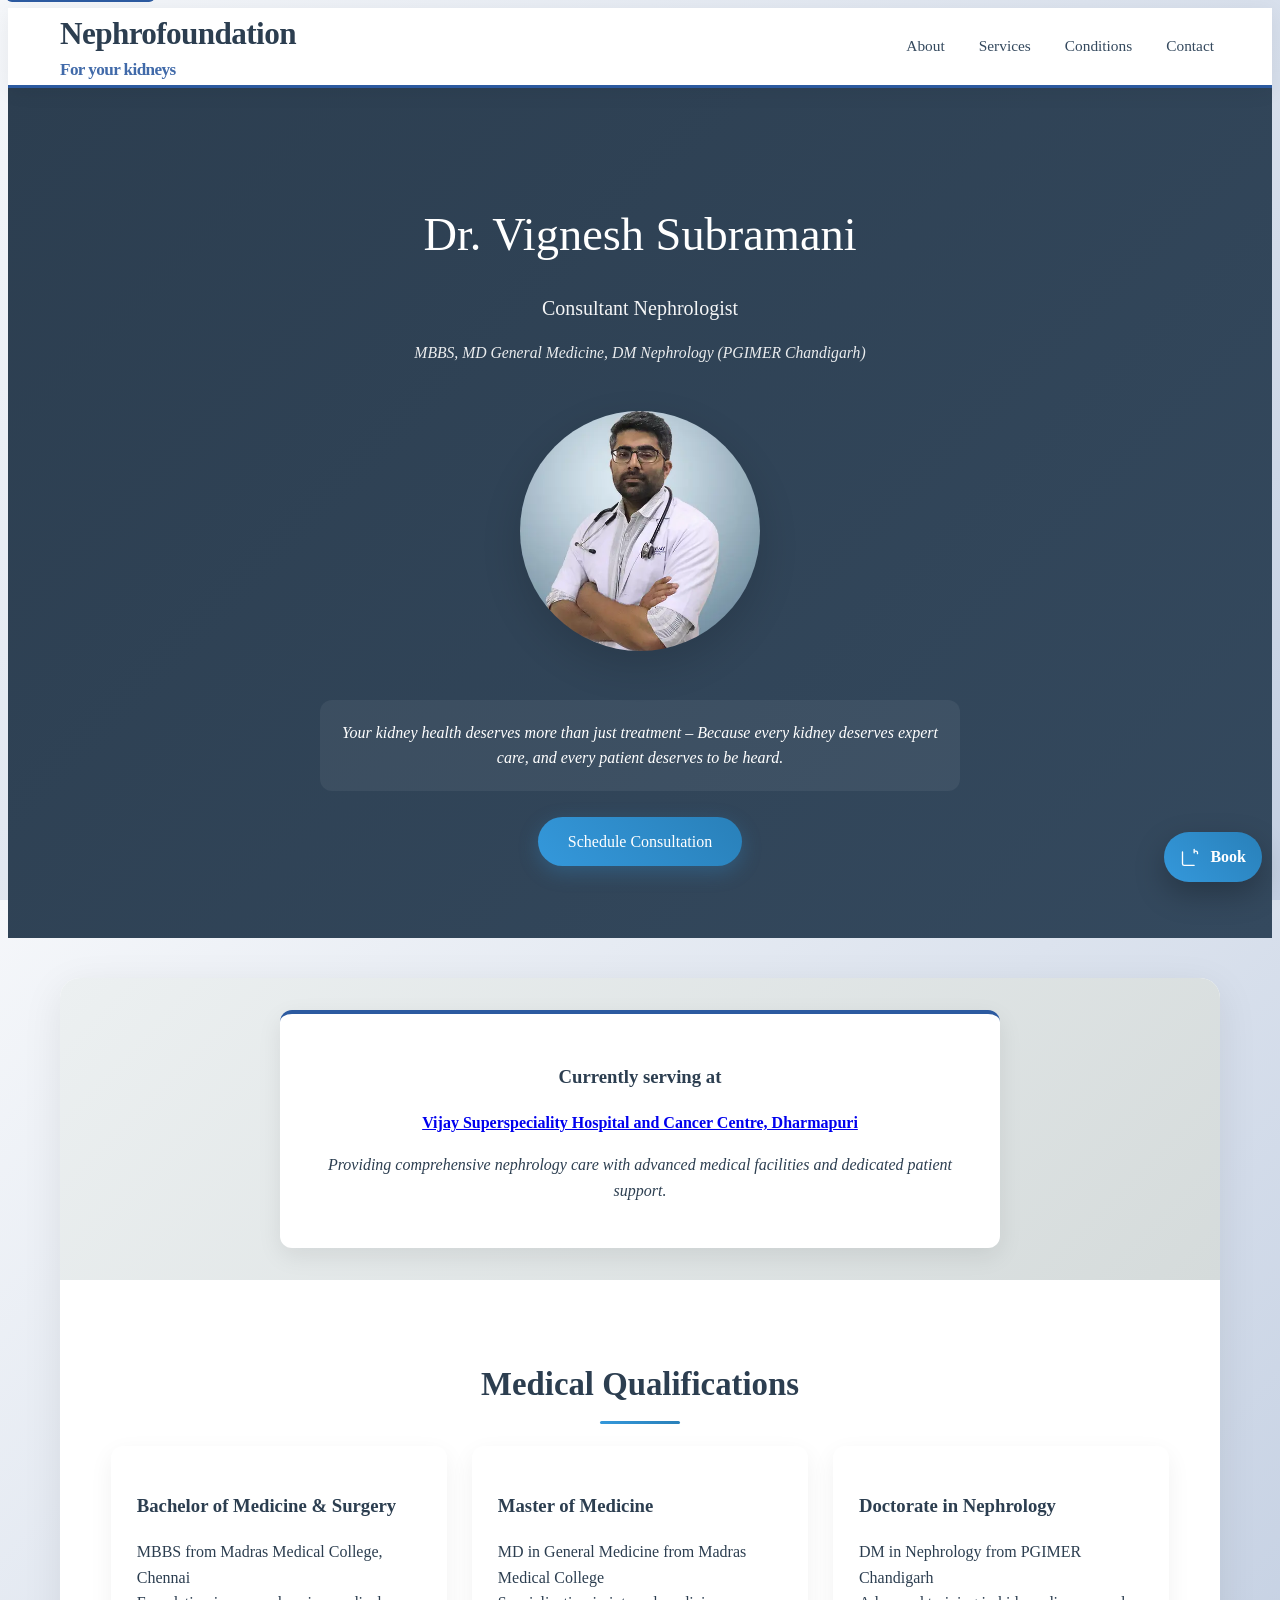
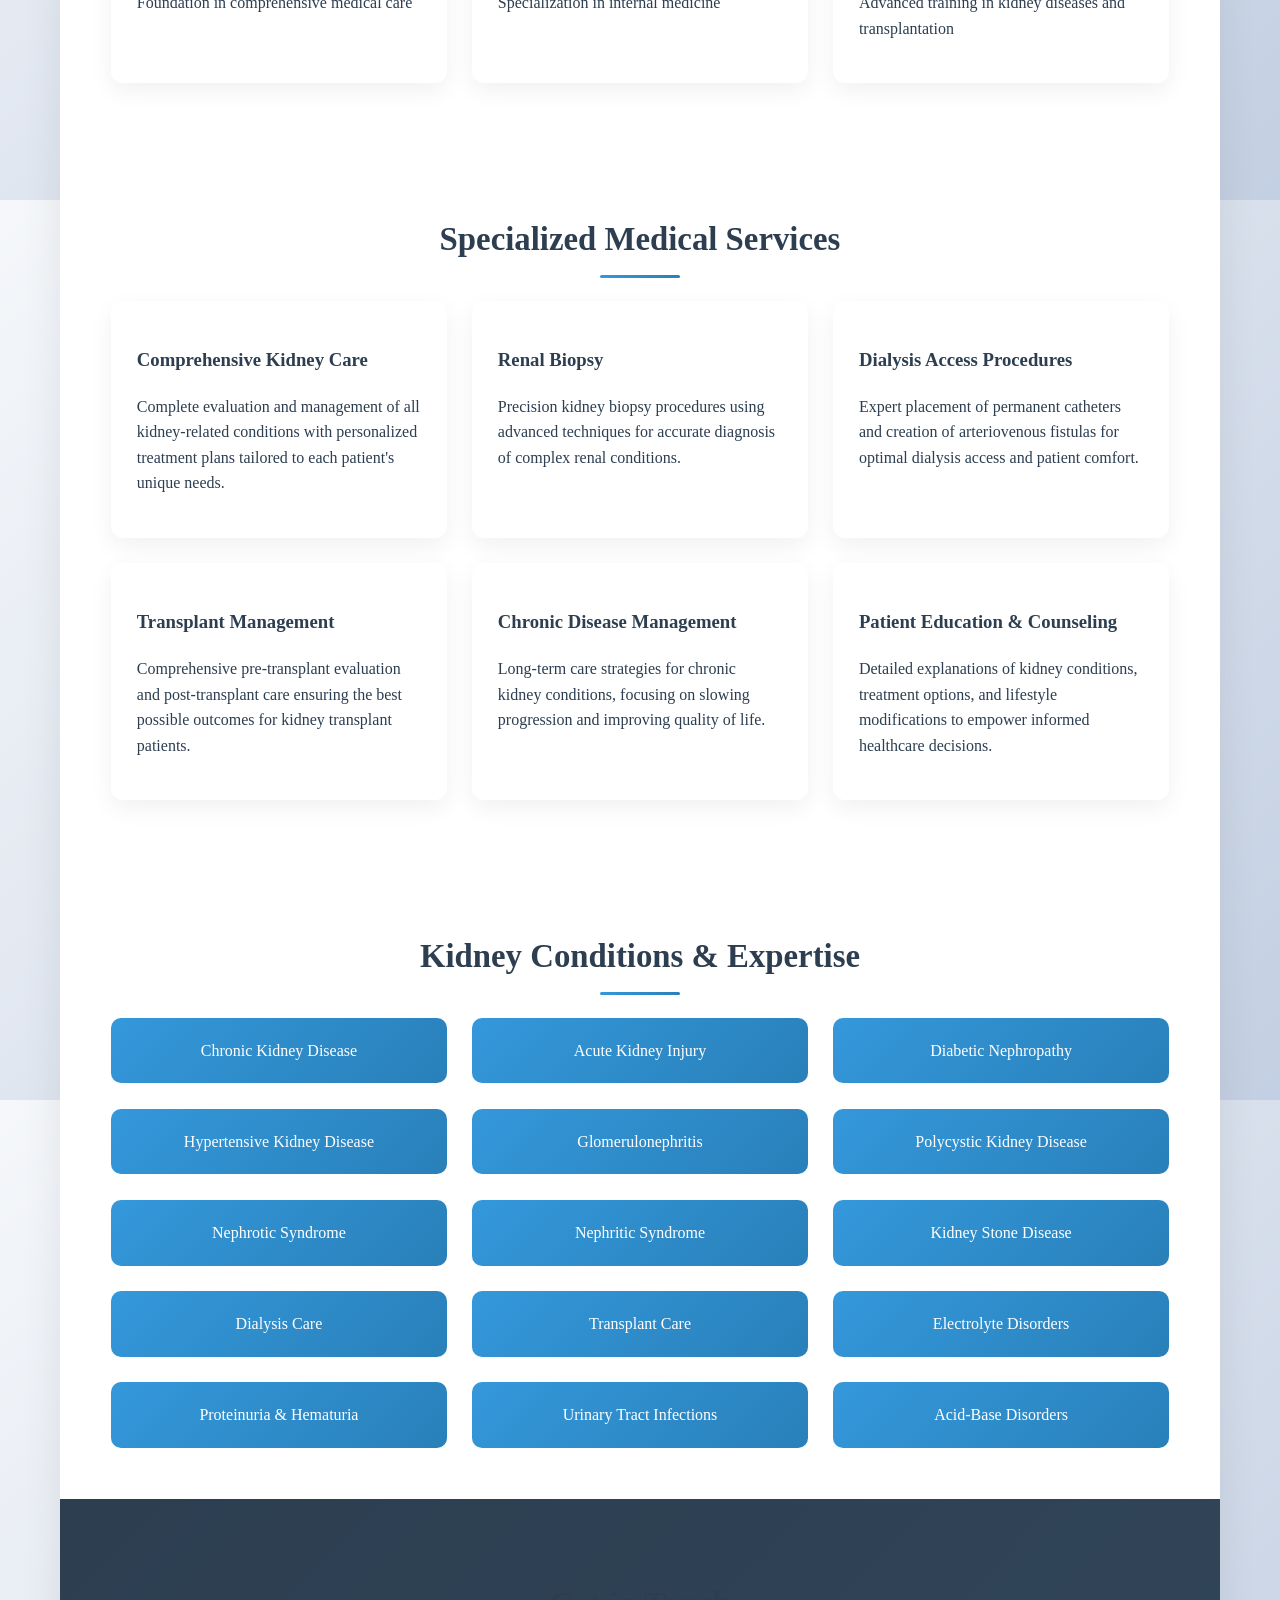
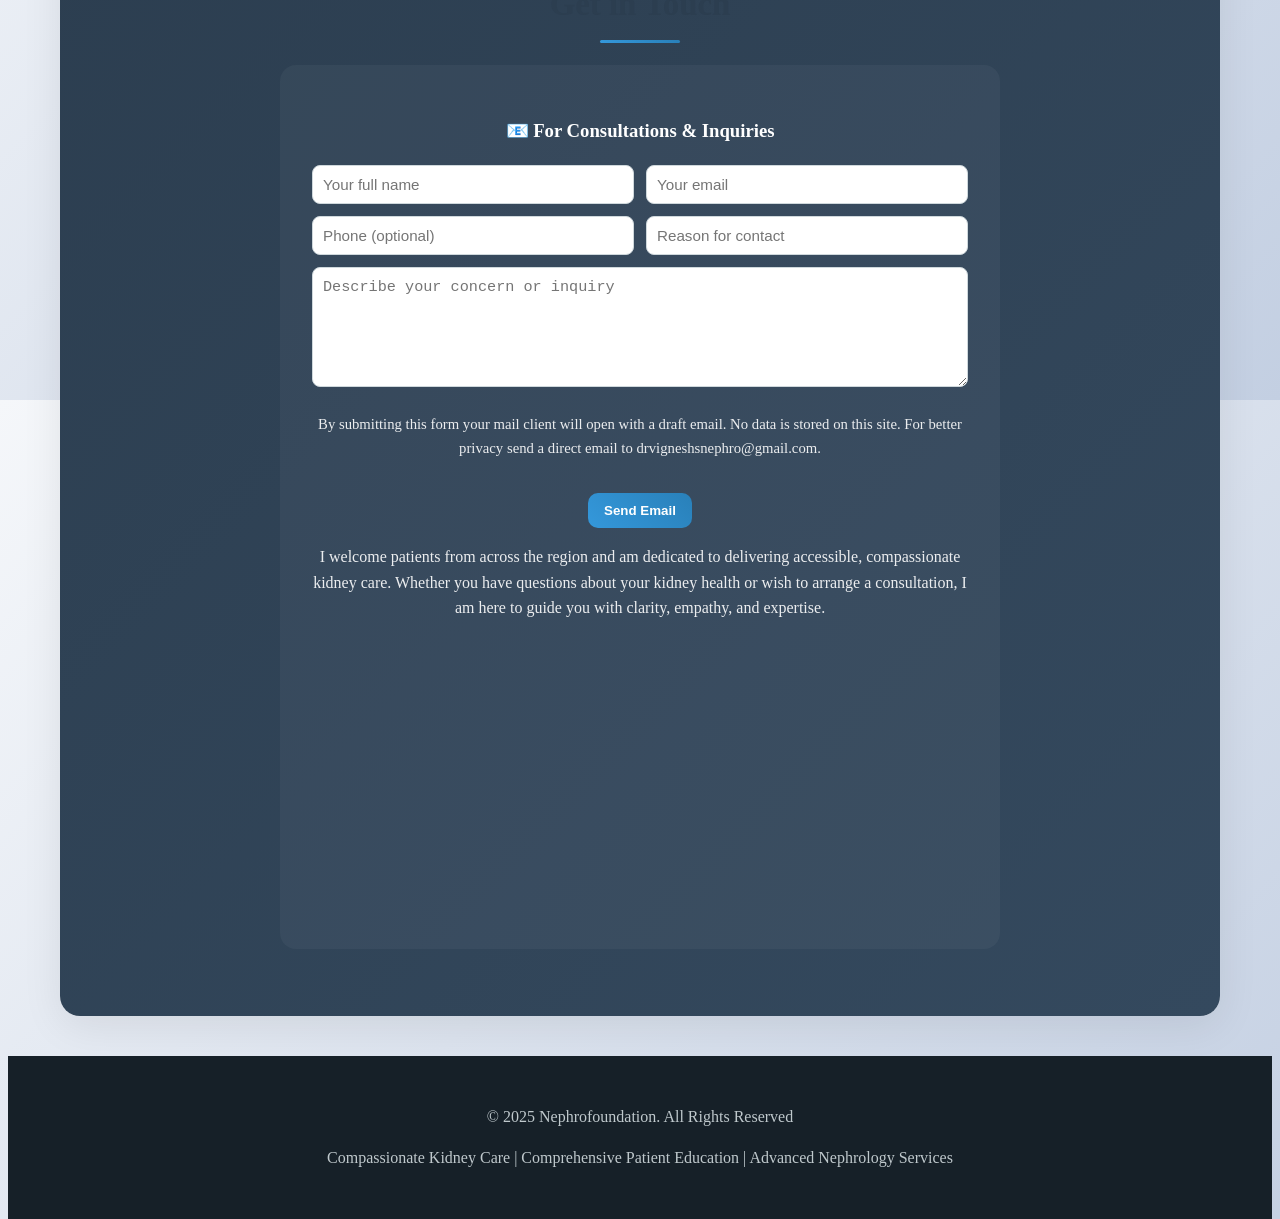
==== Index.html @ 6875c111 "Update Index.html" ====
<!DOCTYPE html>
<html lang="en">
<head>
    <meta charset="UTF-8">
    <meta name="viewport" content="width=device-width, initial-scale=1.0">
    <title>Dr. Vignesh Subramani | Expert Nephrologist Tamil Nadu | Nephrofoundation</title>
    <meta name="description" content="Dr. Vignesh Subramani - Consultant Nephrologist. Renal transplant care, dialysis, CKD management. Email: drvigneshsnephro@gmail.com">
    <meta name="keywords" content="nephrologist tamil nadu, kidney doctor tamil nadu, nephrology, dialysis, kidney transplant">
    <meta name="author" content="Dr. Vignesh Subramani">
    <link rel="canonical" href="https://nephrofoundation.com">

    <!-- Performance hints -->
    <link rel="preload" href="images/doctor-image.webp" as="image">
    <link rel="preconnect" href="https://maps.googleapis.com" crossorigin>
    <link rel="preconnect" href="https://fonts.googleapis.com" crossorigin>

    <!-- Small CSS polish: keep original design but improve spacing and touch targets -->
    <style>
        :root{
            --primary:#2c5aa0;
            --muted:#5d6d7e;
            --bg1:#f5f7fa;
            --bg2:#c3cfe2;
            --content-bg:#ffffff;
            --accent1:#3498db;
            --accent2:#2980b9;
            --text:#2c3e50;
            --radius:14px;
        }
        *{box-sizing:border-box}
        html,body{height:100%}
        body{
            font-family: Georgia, 'Times New Roman', serif;
            background: linear-gradient(135deg,var(--bg1) 0%,var(--bg2) 100%);
            color:var(--text);
            line-height:1.6;
            -webkit-font-smoothing:antialiased;
            -moz-osx-font-smoothing:grayscale;
            -webkit-tap-highlight-color:transparent
        }
        .container{max-width:1200px;margin:0 auto;padding:0 20px}

        /* Skip link */
        .skip-link{position:absolute;top:-40px;left:6px;background:var(--primary);color:#fff;padding:8px;border-radius:6px;z-index:9999}
        .skip-link:focus{top:6px}

        header{background:rgba(255,255,255,0.98);backdrop-filter:blur(12px);position:sticky;top:0;z-index:1000;border-bottom:3px solid var(--primary);box-shadow:0 4px 20px rgba(0,0,0,0.06)}
        nav{display:flex;align-items:center;justify-content:space-between;padding:14px 0;gap:12px}
        .logo{font-size:1.95rem;font-weight:700;color:var(--text);letter-spacing:-0.6px}
        .logo::after{content:'For your kidneys';display:block;font-size:0.55em;color:var(--primary);opacity:0.9;margin-top:-0.2rem}

        .nav-links{display:flex;gap:22px;align-items:center;list-style:none}
        .nav-links a{display:inline-flex;align-items:center;justify-content:center;text-decoration:none;color:#34495e;font-weight:500;font-size:0.96rem;padding:10px 6px;border-radius:8px;min-height:44px;min-width:44px}
        .nav-links a:focus,.nav-links a:hover{color:var(--primary);outline:2px solid transparent}
        .nav-links a[aria-current="page"]{color:var(--primary);font-weight:600}

        .mobile-menu-toggle{display:none;background:none;border:0;font-size:1.4rem;cursor:pointer}

        /* Hero */
        .hero{background:linear-gradient(135deg,#2c3e50 0%,#34495e 100%);color:#fff;padding:4.5rem 0;text-align:center;position:relative;overflow:hidden}
        .hero-content{max-width:840px;margin:0 auto;position:relative;z-index:2}
        .hero h1{font-size:2.9rem;font-weight:300;margin-bottom:0.6rem}
        .subtitle{font-size:1.25rem;margin-bottom:0.6rem;opacity:0.95}
        .credentials{font-size:0.98rem;font-style:italic;margin-bottom:1.25rem;opacity:0.9}

        .doctor-image{display:inline-block;margin:1.6rem 0;position:relative}
        .doctor-image img{width:240px;height:240px;border-radius:50%;object-fit:cover;box-shadow:0 15px 40px rgba(0,0,0,0.14);transition:transform .28s ease,box-shadow .28s ease}
        .doctor-image:hover img{transform:scale(1.03)}

        .motto{max-width:640px;margin:1rem auto 1.6rem;padding:1.25rem;background:rgba(255,255,255,0.06);border-radius:12px;font-style:italic}
        .cta-button{display:inline-block;background:linear-gradient(45deg,var(--accent1),var(--accent2));color:#fff;padding:12px 30px;border-radius:28px;text-decoration:none;font-weight:500;box-shadow:0 6px 20px rgba(52,152,219,0.28)}
        .cta-button:focus,.cta-button:hover{transform:translateY(-3px)}

        .main-content{background:var(--content-bg);margin:2.5rem 0;border-radius:20px;box-shadow:0 10px 40px rgba(0,0,0,0.08);overflow:hidden}
        .section{padding:3.2rem}
        .section h2{text-align:center;font-size:2.05rem;margin-bottom:1.4rem;color:var(--text)}
        .section h2::after{content:'';display:block;margin:10px auto 0;width:80px;height:3px;background:linear-gradient(45deg,var(--accent1),var(--accent2));border-radius:2px}

        .hospital-info{background:linear-gradient(135deg,#ecf0f1 0%,#d5dbdb 100%);text-align:center;padding:2rem}
        .hospital-card{background:#fff;padding:1.8rem;border-radius:12px;max-width:720px;margin:0 auto;border-top:4px solid var(--primary);box-shadow:0 8px 25px rgba(0,0,0,0.08)}

        .qual-grid,.services-grid,.conditions-grid{display:grid;grid-template-columns:repeat(auto-fit,minmax(280px,1fr));gap:1.6rem}
        .qual-card,.service-card{background:#fff;padding:1.6rem;border-radius:12px;box-shadow:0 8px 25px rgba(0,0,0,0.06);transition:transform .28s ease}
        .qual-card:hover,.service-card:hover{transform:translateY(-6px)}

        .condition-item{background:linear-gradient(135deg,var(--accent1),var(--accent2));color:#fff;padding:1.25rem;border-radius:10px;text-align:center}

        .contact{background:linear-gradient(135deg,#2c3e50 0%,#34495e 100%);color:#fff;text-align:center}
        .contact-card{background:rgba(255,255,255,0.04);padding:2rem;border-radius:16px;max-width:720px;margin:1rem auto}
        .email-link{display:inline-block;background:linear-gradient(45deg,var(--accent1),var(--accent2));color:#fff;padding:12px 22px;border-radius:28px;text-decoration:none;font-weight:500}

        footer{background:#162028;color:#bfc8cc;text-align:center;padding:2rem 0}

        /* Floating CTA */
        .floating-cta{position:fixed;right:18px;bottom:18px;background:linear-gradient(45deg,var(--accent1),var(--accent2));color:#fff;padding:12px 16px;border-radius:999px;box-shadow:0 12px 30px rgba(0,0,0,0.25);z-index:9999;text-decoration:none;font-weight:600;display:inline-flex;align-items:center;gap:10px}
        .floating-cta svg{width:20px;height:20px}

        /* Contact form fields */
        .contact-form{display:grid;gap:12px;grid-template-columns:1fr 1fr;margin-top:1rem}
        .contact-form .full{grid-column:1/-1}
        input,textarea{padding:10px;border-radius:8px;border:1px solid #cfd8dc;font-size:0.95rem}
        textarea{resize:vertical;min-height:120px}
        .form-note{font-size:0.92rem;opacity:0.9}
        .submit-btn{background:linear-gradient(45deg,var(--accent1),var(--accent2));color:#fff;padding:10px 16px;border-radius:10px;border:0;font-weight:600}

        /* Responsive */
        @media(max-width:768px){
            .mobile-menu-toggle{display:block}
            .nav-links{display:none;position:absolute;left:0;right:0;top:100%;background:rgba(255,255,255,0.98);flex-direction:column;padding:8px 0;box-shadow:0 6px 24px rgba(0,0,0,0.12)}
            .nav-links.active{display:flex}
            .doctor-image img{width:150px;height:150px}
            .section{padding:2rem}
            .contact-form{grid-template-columns:1fr}
            .floating-cta{right:12px;bottom:12px;padding:10px 12px}
        }

        /* Reduce motion */
        @media (prefers-reduced-motion: reduce){*{transition:none!important}}

        /* Focus outlines */
        :focus{outline:2px solid var(--accent1);outline-offset:3px}
    </style>

    <!-- Structured data: LocalBusiness + FAQ -->
    <script type="application/ld+json">
    {
      "@context": "https://schema.org",
      "@type": "MedicalBusiness",
      "name": "Dr. Vignesh Subramani - Nephrology Services",
      "image": "https://nephrofoundation.com/images/doctor-image.png",
      "@id": "https://nephrofoundation.com",
      "url": "https://nephrofoundation.com",
      "telephone": "",
      "priceRange": "Consultation fees vary",
      "address": {
        "@type": "PostalAddress",
        "addressLocality": "Dharmapuri",
        "addressRegion": "Tamil Nadu",
        "addressCountry": "IN"
      },
      "geo": {"@type":"GeoCoordinates","latitude":11.059821,"longitude":78.387451},
      "openingHoursSpecification": [{
          "@type":"OpeningHoursSpecification",
          "dayOfWeek":["Monday","Tuesday","Wednesday","Thursday","Friday"],
          "opens":"09:00",
          "closes":"17:00"
      }],
      "sameAs": ["https://vijaysuperspecialityhospital.in"]
    }
    </script>

    <script type="application/ld+json">
    {
      "@context": "https://schema.org",
      "@type": "FAQPage",
      "mainEntity": [
        {
          "@type": "Question",
          "name": "What conditions does Dr. Vignesh treat?",
          "acceptedAnswer": {"@type":"Answer","text":"Chronic kidney disease, acute kidney injury, diabetic nephropathy, hypertension-related kidney disease, glomerulonephritis, dialysis care and transplant management."}
        },
        {
          "@type": "Question",
          "name": "How can I schedule a consultation?",
          "acceptedAnswer": {"@type":"Answer","text":"Use the contact form on the site or email drvigneshsnephro@gmail.com. For urgent matters contact the hospital directly."}
        }
      ]
    }
    </script>

</head>
<body>
    <a href="#main-content" class="skip-link">Skip to main content</a>

    <header>
        <nav class="container" role="navigation" aria-label="Main navigation">
            <div class="logo">Nephrofoundation</div>
            <button class="mobile-menu-toggle" aria-label="Toggle mobile menu" aria-expanded="false">☰</button>
            <ul class="nav-links" role="menubar">
                <li role="none"><a href="#about" role="menuitem">About</a></li>
                <li role="none"><a href="#services" role="menuitem">Services</a></li>
                <li role="none"><a href="#conditions" role="menuitem">Conditions</a></li>
                <li role="none"><a href="#contact" role="menuitem">Contact</a></li>
            </ul>
        </nav>
    </header>

    <main id="main-content">
        <section class="hero" aria-labelledby="hero-heading">
            <div class="container hero-content">
                <h1 id="hero-heading">Dr. Vignesh Subramani</h1>
                <p class="subtitle">Consultant Nephrologist</p>
                <p class="credentials">MBBS, MD General Medicine, DM Nephrology (PGIMER Chandigarh)</p>

                <div class="doctor-image" aria-hidden="false">
                    <picture>
                        <source srcset="images/doctor-image.webp" type="image/webp">
                        <img src="images/doctor-image.png" alt="Dr. Vignesh Subramani - Nephrologist" loading="lazy" width="240" height="240">
                    </picture>
                </div>

                <div class="motto">
                    Your kidney health deserves more than just treatment – Because every kidney deserves expert care, and every patient deserves to be heard.
                </div>

                <a href="#contact" class="cta-button">Schedule Consultation</a>
            </div>
        </section>

        <div class="container">
            <div class="main-content">
                <section class="hospital-info" aria-labelledby="hospital-heading">
                    <div class="hospital-card">
                        <h3 id="hospital-heading">Currently serving at</h3>
                        <p><a href="https://vijaysuperspecialityhospital.in" target="_blank" rel="noopener noreferrer"><strong>Vijay Superspeciality Hospital and Cancer Centre, Dharmapuri</strong></a></p>
                        <p><em>Providing comprehensive nephrology care with advanced medical facilities and dedicated patient support.</em></p>
                    </div>
                </section>

                <section id="about" class="section qualifications" aria-labelledby="qualifications-heading">
                    <h2 id="qualifications-heading">Medical Qualifications</h2>
                    <div class="qual-grid">
                        <article class="qual-card">
                            <h3>Bachelor of Medicine & Surgery</h3>
                            <p>MBBS from Madras Medical College, Chennai<br>Foundation in comprehensive medical care</p>
                        </article>
                        <article class="qual-card">
                            <h3>Master of Medicine</h3>
                            <p>MD in General Medicine from Madras Medical College<br>Specialization in internal medicine</p>
                        </article>
                        <article class="qual-card">
                            <h3>Doctorate in Nephrology</h3>
                            <p>DM in Nephrology from PGIMER Chandigarh<br>Advanced training in kidney diseases and transplantation</p>
                        </article>
                    </div>
                </section>

                <section id="services" class="section services" aria-labelledby="services-heading">
                    <h2 id="services-heading">Specialized Medical Services</h2>
                    <div class="services-grid">
                        <article class="service-card">
                            <h3>Comprehensive Kidney Care</h3>
                            <p>Complete evaluation and management of all kidney-related conditions with personalized treatment plans tailored to each patient's unique needs.</p>
                        </article>
                        <article class="service-card">
                            <h3>Renal Biopsy</h3>
                            <p>Precision kidney biopsy procedures using advanced techniques for accurate diagnosis of complex renal conditions.</p>
                        </article>
                        <article class="service-card">
                            <h3>Dialysis Access Procedures</h3>
                            <p>Expert placement of permanent catheters and creation of arteriovenous fistulas for optimal dialysis access and patient comfort.</p>
                        </article>
                        <article class="service-card">
                            <h3>Transplant Management</h3>
                            <p>Comprehensive pre-transplant evaluation and post-transplant care ensuring the best possible outcomes for kidney transplant patients.</p>
                        </article>
                        <article class="service-card">
                            <h3>Chronic Disease Management</h3>
                            <p>Long-term care strategies for chronic kidney conditions, focusing on slowing progression and improving quality of life.</p>
                        </article>
                        <article class="service-card">
                            <h3>Patient Education & Counseling</h3>
                            <p>Detailed explanations of kidney conditions, treatment options, and lifestyle modifications to empower informed healthcare decisions.</p>
                        </article>
                    </div>
                </section>

                <section id="conditions" class="section" aria-labelledby="conditions-heading">
                    <h2 id="conditions-heading">Kidney Conditions & Expertise</h2>
                    <div class="conditions-grid" role="list">
                        <div class="condition-item" role="listitem">Chronic Kidney Disease</div>
                        <div class="condition-item" role="listitem">Acute Kidney Injury</div>
                        <div class="condition-item" role="listitem">Diabetic Nephropathy</div>
                        <div class="condition-item" role="listitem">Hypertensive Kidney Disease</div>
                        <div class="condition-item" role="listitem">Glomerulonephritis</div>
                        <div class="condition-item" role="listitem">Polycystic Kidney Disease</div>
                        <div class="condition-item" role="listitem">Nephrotic Syndrome</div>
                        <div class="condition-item" role="listitem">Nephritic Syndrome</div>
                        <div class="condition-item" role="listitem">Kidney Stone Disease</div>
                        <div class="condition-item" role="listitem">Dialysis Care</div>
                        <div class="condition-item" role="listitem">Transplant Care</div>
                        <div class="condition-item" role="listitem">Electrolyte Disorders</div>
                        <div class="condition-item" role="listitem">Proteinuria & Hematuria</div>
                        <div class="condition-item" role="listitem">Urinary Tract Infections</div>
                        <div class="condition-item" role="listitem">Acid-Base Disorders</div>
                    </div>
                </section>

                <section id="contact" class="section contact" aria-labelledby="contact-heading">
                    <h2 id="contact-heading">Get in Touch</h2>
                    <div class="contact-card">
                        <h3>📧 For Consultations & Inquiries</h3>

                        <!-- Simple JS-powered form that opens the user's mail client with prefilled content. No backend required. -->
                        <form id="contactForm" onsubmit="return handleContactSubmit(event)" aria-label="Contact form">
                            <div class="contact-form">
                                <input type="text" id="name" name="name" placeholder="Your full name" required aria-label="Your name">
                                <input type="email" id="email" name="email" placeholder="Your email" required aria-label="Your email">
                                <input type="text" id="phone" name="phone" placeholder="Phone (optional)" aria-label="Phone">
                                <input type="text" id="subject" name="subject" placeholder="Reason for contact" required aria-label="Subject">
                                <textarea id="message" name="message" class="full" placeholder="Describe your concern or inquiry" required aria-label="Message"></textarea>
                                <div class="full">
                                    <p class="form-note">By submitting this form your mail client will open with a draft email. No data is stored on this site. For better privacy send a direct email to drvigneshsnephro@gmail.com.</p>
                                </div>
                                <div class="full" style="text-align:center;margin-top:6px">
                                    <button type="submit" class="submit-btn">Send Email</button>
                                </div>
                            </div>
                        </form>

                        <div class="contact-note" style="margin-top:1rem;color:rgba(255,255,255,0.9)">
                            <p>I welcome patients from across the region and am dedicated to delivering accessible, compassionate kidney care. Whether you have questions about your kidney health or wish to arrange a consultation, I am here to guide you with clarity, empathy, and expertise.</p>
                        </div>

                        <!-- Embedded Google Map (replace the src with your clinic's place/embed link) -->
                        <div style="margin-top:1rem">
                            <iframe title="Vijay Superspeciality Hospital location" src="https://www.google.com/maps/embed?pb=!1m18!1m12!1m3!1d3899.64489744866!2d78.18271147505342!3d12.20454833123094!2m3!1f0!2f0!3f0!3m2!1i1024!2i768!4f13.1!3m3!1m2!1s0x3bac3df54d2813d9%3A0xef1b08a2db2b8f50!2sVijay%20Super%20Speciality%20Hospital%20%26%20Cancer%20Centre!5e0!3m2!1sen!2sin!4v1754651076303!5m2!1sen!2sin" width="100%" height="260" style="border:0;border-radius:12px;margin-top:12px" allowfullscreen="" loading="lazy"></iframe>
                        </div>

                    </div>
                </section>

            </div>
        </div>
    </main>

    <footer role="contentinfo">
        <div class="container">
            <p>&copy; 2025 Nephrofoundation. All Rights Reserved</p>
            <p>Compassionate Kidney Care | Comprehensive Patient Education | Advanced Nephrology Services</p>
        </div>
    </footer>

    <!-- Floating CTA for immediate contact -->
    <a href="#contact" class="floating-cta" aria-label="Book consultation">
        <svg viewBox="0 0 24 24" fill="none" aria-hidden="true"><path d="M21 8V7a2 2 0 0 0-2-2h-1" stroke="#fff" stroke-width="1.6" stroke-linecap="round" stroke-linejoin="round"/><path d="M3 6v14a2 2 0 0 0 2 2h12" stroke="#fff" stroke-width="1.6" stroke-linecap="round" stroke-linejoin="round"/><path d="M17 3v4" stroke="#fff" stroke-width="1.6" stroke-linecap="round" stroke-linejoin="round"/></svg>
        Book
    </a>

    <!-- Minimal, deferred JS: non-blocking, accessible, and small. -->
    <script defer>
    (function(){
        // Mobile menu
        const toggle = document.querySelector('.mobile-menu-toggle');
        const navLinks = document.querySelector('.nav-links');
        if(toggle && navLinks){
            toggle.addEventListener('click', function(){
                const isActive = navLinks.classList.toggle('active');
                this.setAttribute('aria-expanded', isActive);
            });
            // close on link click
            navLinks.querySelectorAll('a').forEach(a=>a.addEventListener('click', ()=>{
                navLinks.classList.remove('active');
                toggle.setAttribute('aria-expanded','false');
            }));
        }

        // Set aria-current for links that match current hash or path
        function setAriaCurrent(){
            const links = document.querySelectorAll('.nav-links a');
            links.forEach(link => {
                try{
                    const href = link.getAttribute('href');
                    if(href && (href === window.location.hash || (href !== '#' && window.location.pathname.endsWith(href)))){
                        link.setAttribute('aria-current','page');
                    } else {
                        link.removeAttribute('aria-current');
                    }
                }catch(e){}
            });
        }
        setAriaCurrent();
        window.addEventListener('hashchange', setAriaCurrent);

        // Simple contact form handler: open default mail client with prefilled values
        window.handleContactSubmit = function(e){
            e.preventDefault();
            const name = encodeURIComponent(document.getElementById('name').value.trim());
            const subject = encodeURIComponent(document.getElementById('subject').value.trim());
            const email = encodeURIComponent(document.getElementById('email').value.trim());
            const phone = encodeURIComponent(document.getElementById('phone').value.trim());
            const message = encodeURIComponent(document.getElementById('message').value.trim());

            const bodyLines = [
                'Name: '+name,
                'Email: '+email,
                phone ? ('Phone: '+phone) : '',
                '',
                'Message:',
                message
            ].filter(Boolean).join('%0D%0A');

            const mailto = 'mailto:drvigneshsnephro@gmail.com'
                         + '?subject=' + subject
                         + '&body=' + bodyLines;

            // open mail client
            window.location.href = mailto;
            return false;
        };

        // Simple image error handling
        document.querySelectorAll('img').forEach(img=>{
            img.addEventListener('error', function(){
                this.style.display = 'none';
                this.setAttribute('alt','Image not available');
            });
        });

        // Add subtle reduce-motion friendly intersection observer for cards
        if('IntersectionObserver' in window){
            const obs = new IntersectionObserver((entries)=>{
                entries.forEach(ent=>{
                    if(ent.isIntersecting){
                        ent.target.style.opacity='1';
                        ent.target.style.transform='translateY(0)';
                        obs.unobserve(ent.target);
                    }
                });
            },{threshold:0.12,rootMargin:'0px 0px -30px 0px'});
            document.querySelectorAll('.qual-card,.service-card,.condition-item').forEach((el)=>{
                el.style.opacity='0';
                el.style.transform='translateY(10px)';
                el.style.transition='opacity .6s ease, transform .6s ease';
                obs.observe(el);
            });
        }

    })();
    </script>
</body>
</html>
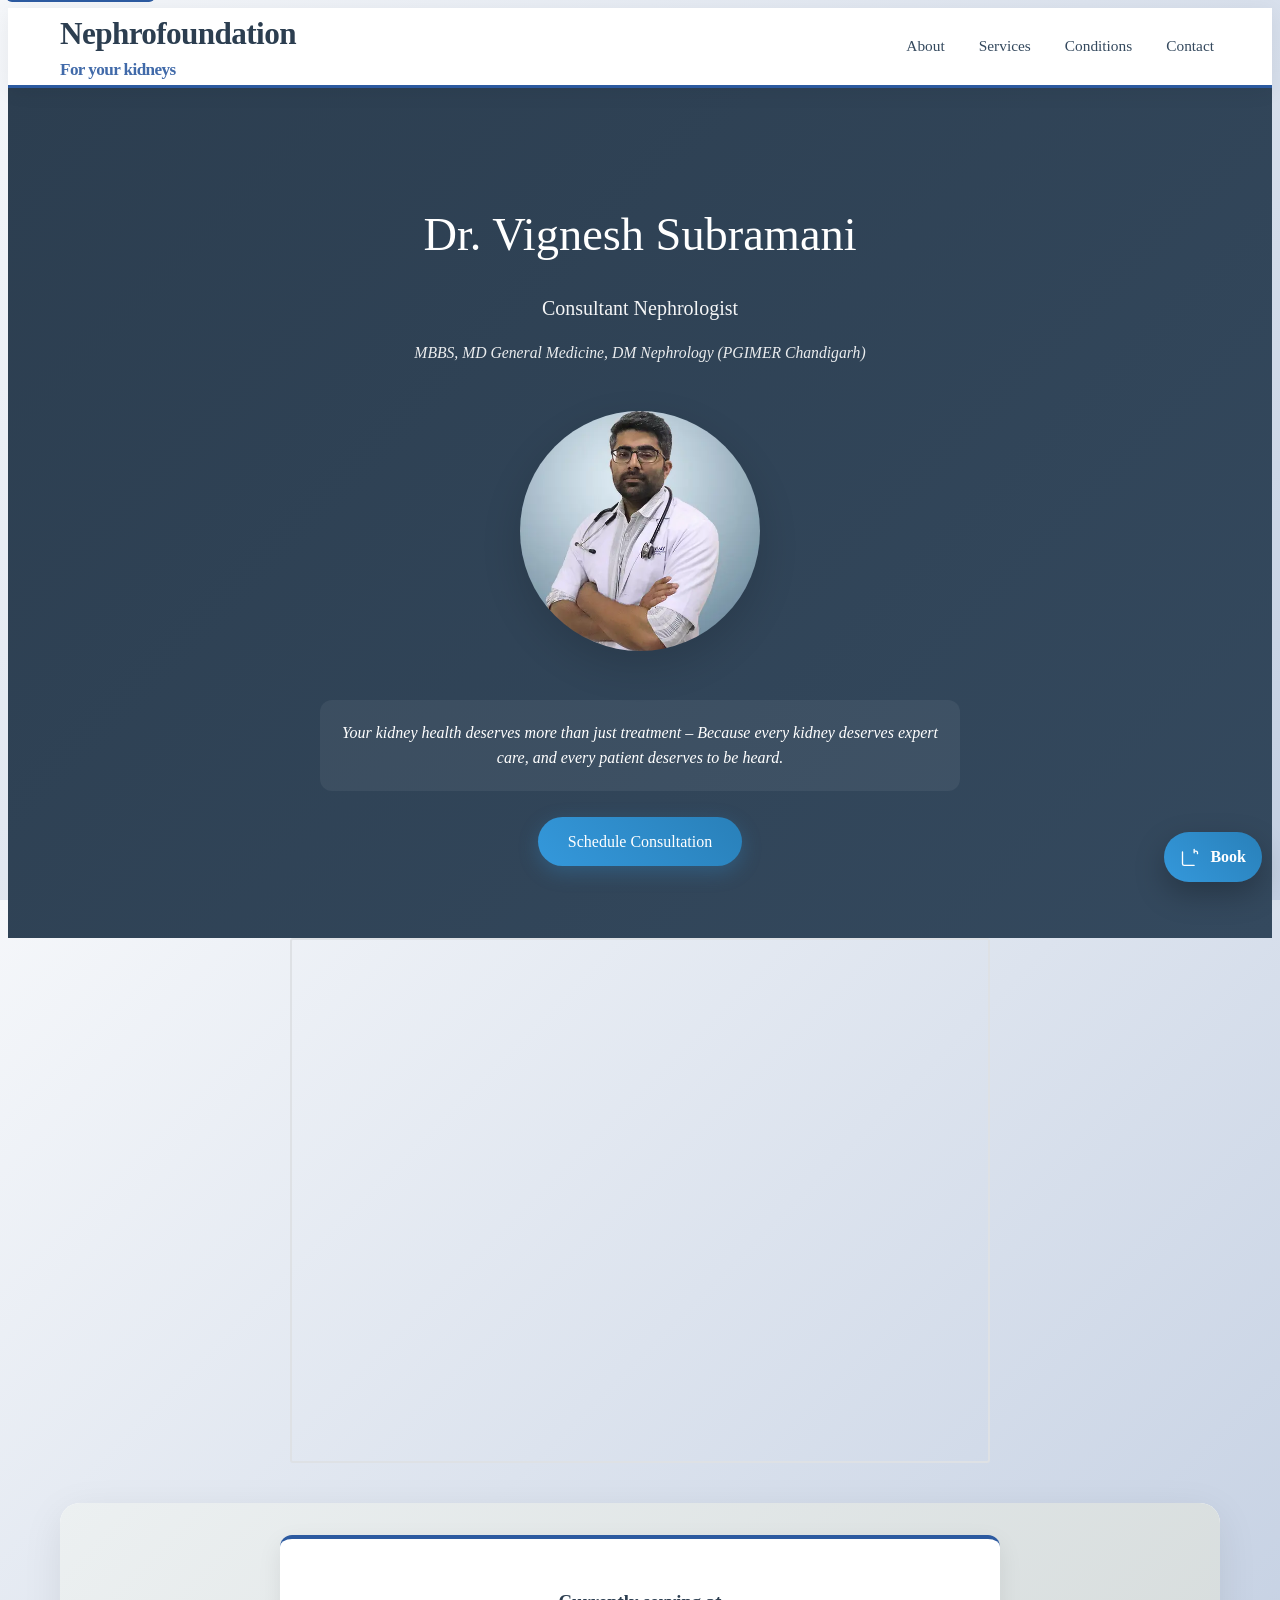
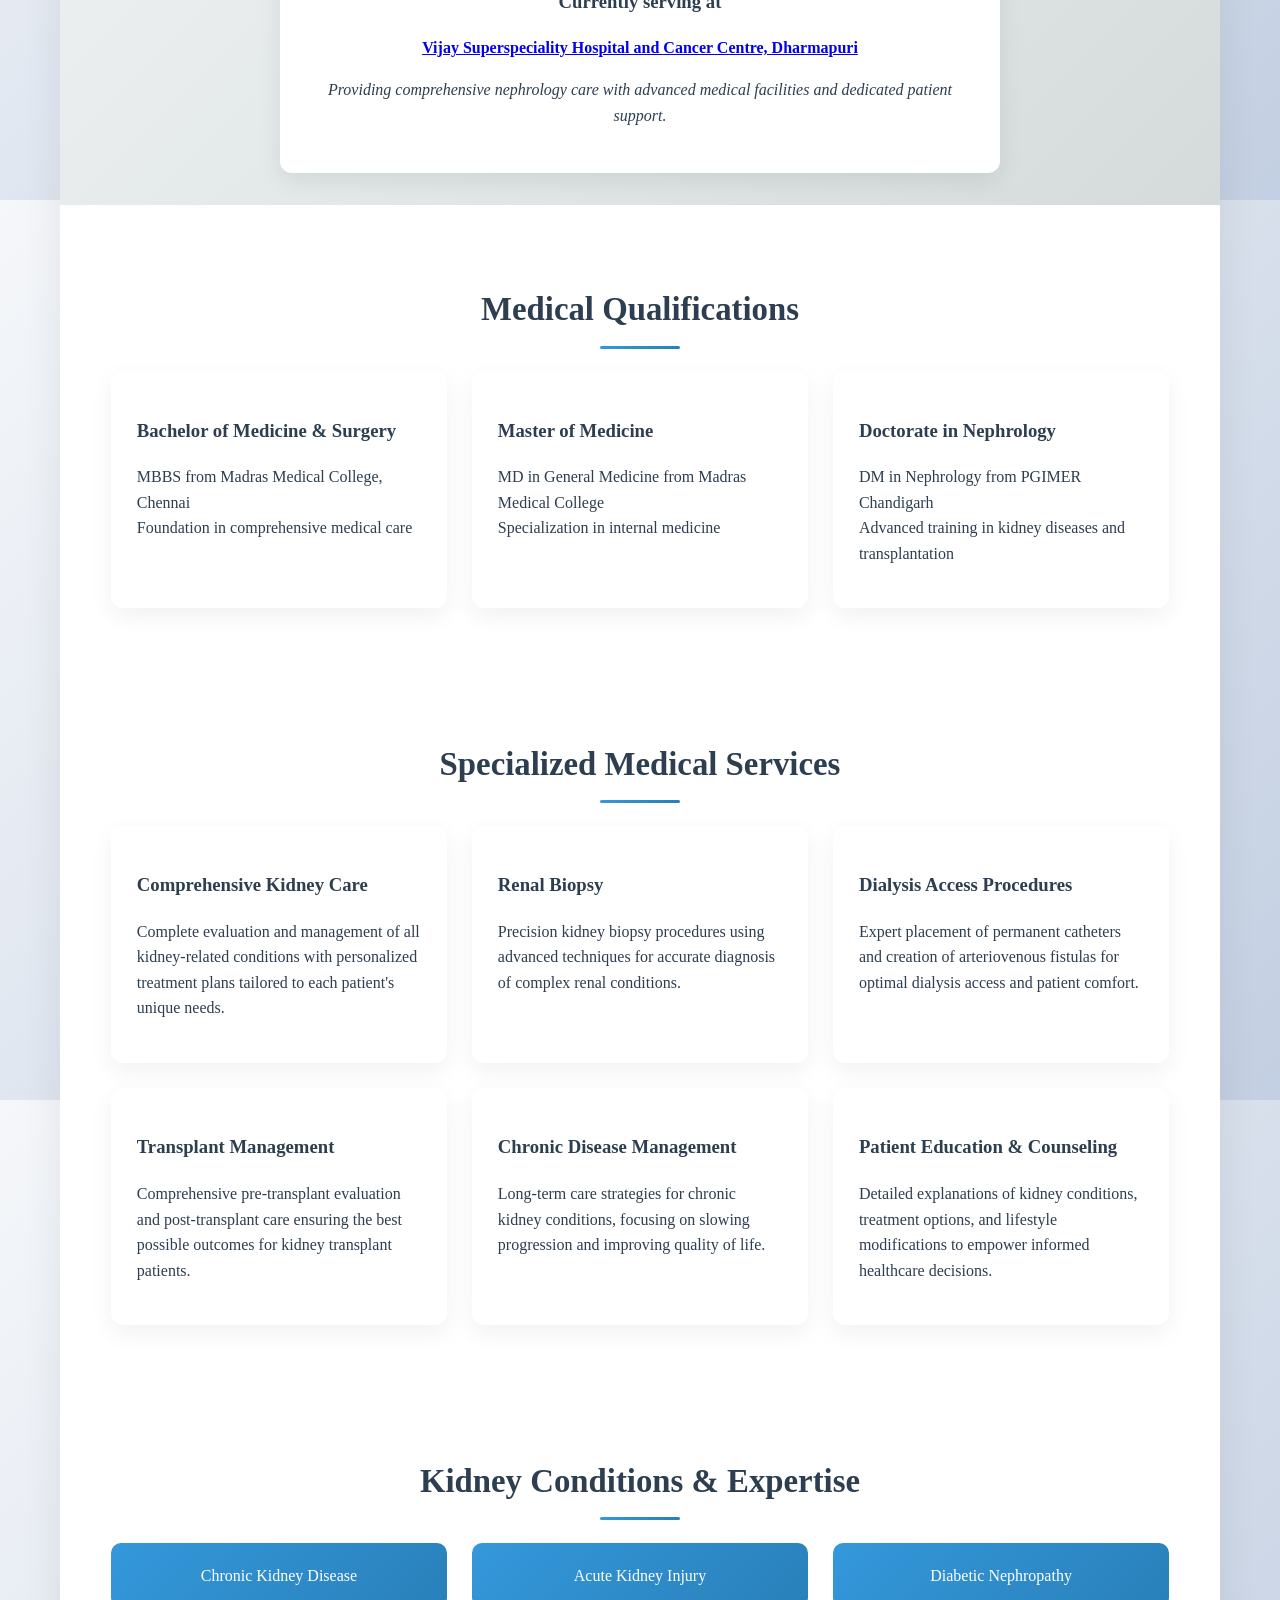
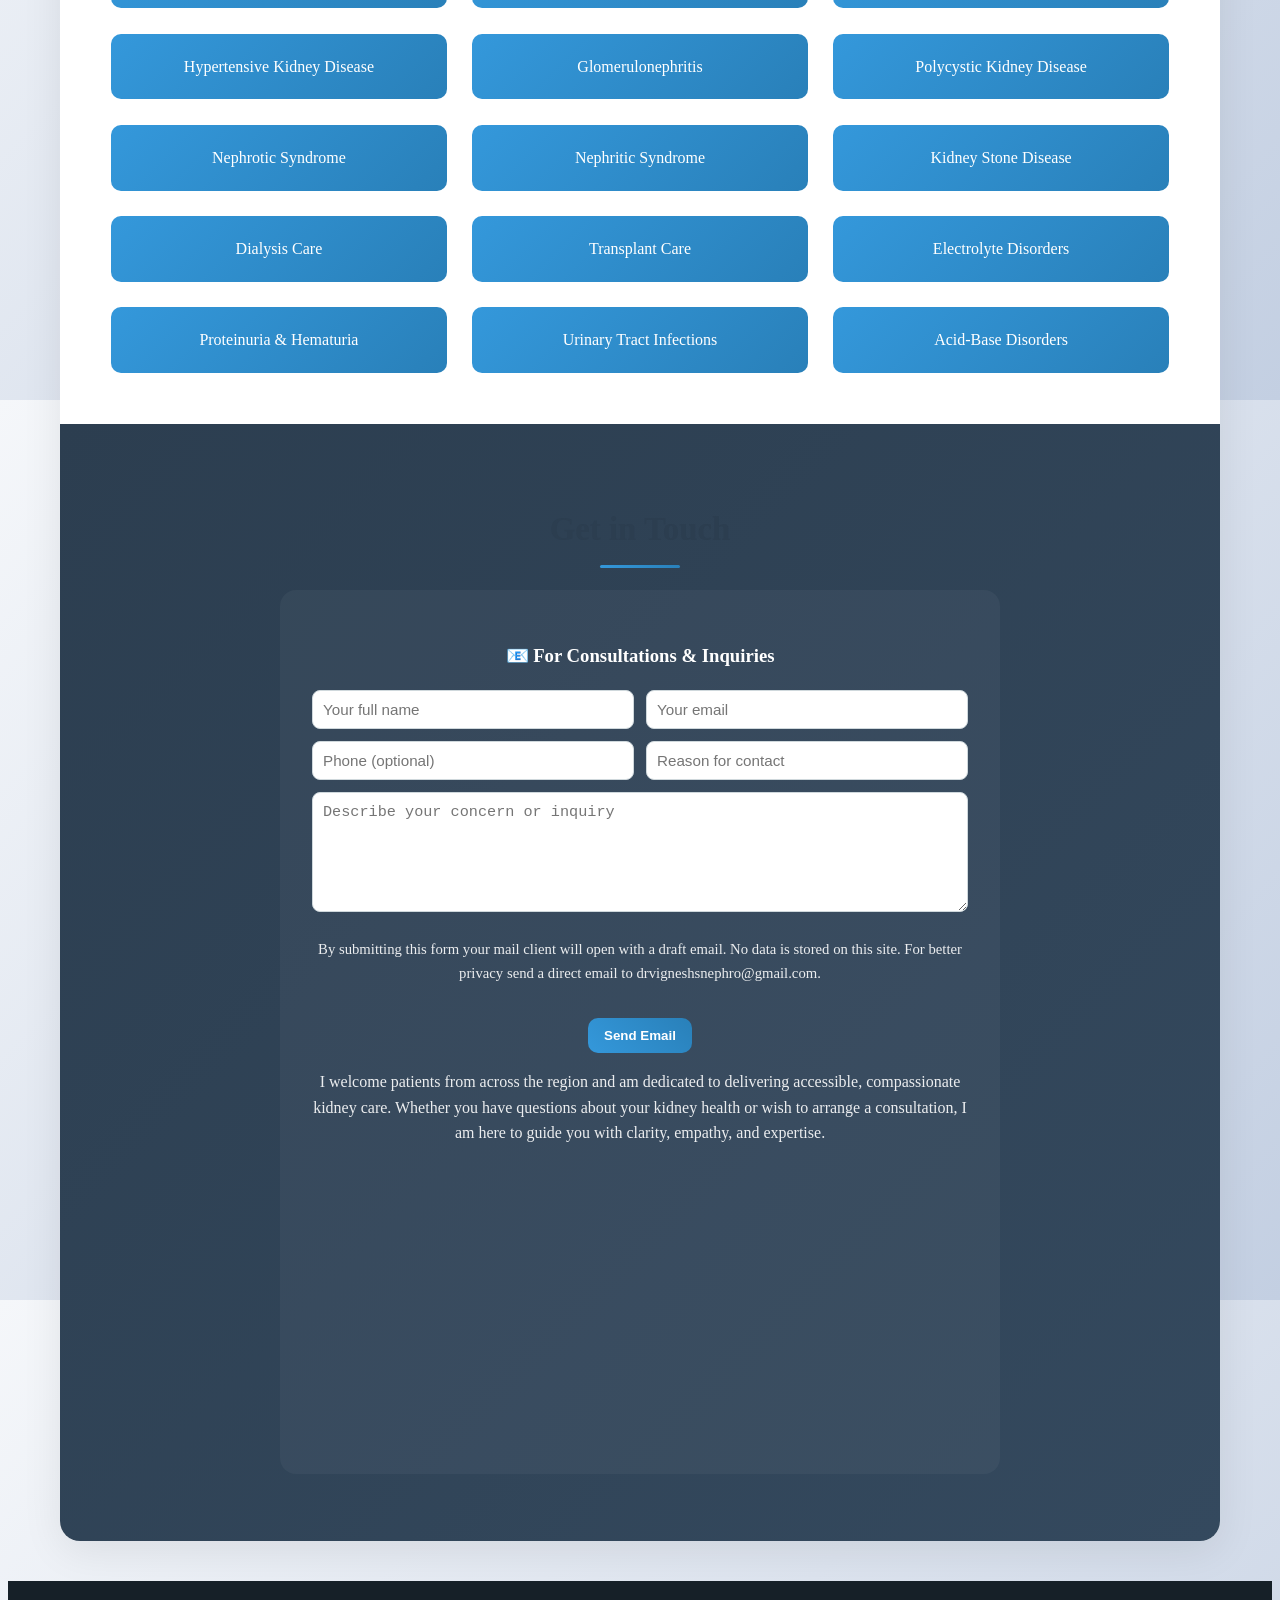
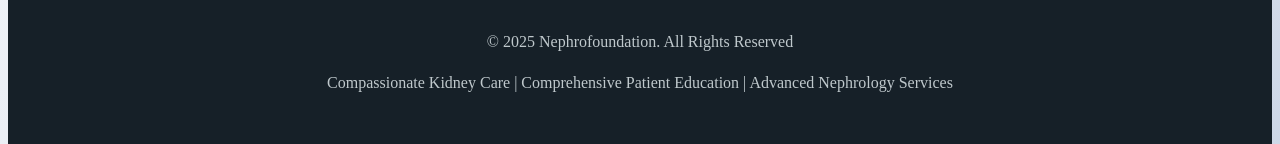
==== commit 534686b8: "PPt Added ppt" ====
--- a/Index.html
+++ b/Index.html
@@ -206,6 +206,7 @@
                 <a href="#contact" class="cta-button">Schedule Consultation</a>
             </div>
         </section>
+        <div id="1765675737603" style="width:100%;max-width:700px;height:525px;margin:auto;display:block;position: relative;border:2px solid #dee1e5;border-radius:3px;"><iframe allow="clipboard-write" allow="autoplay" allowfullscreen="true" allowfullscreen="true" style="width:100%;height:100%;border:none;" src="https://app.presentations.ai/view/LCmdVl9OF4" scrolling="no"></iframe></div>
 
         <div class="container">
             <div class="main-content">
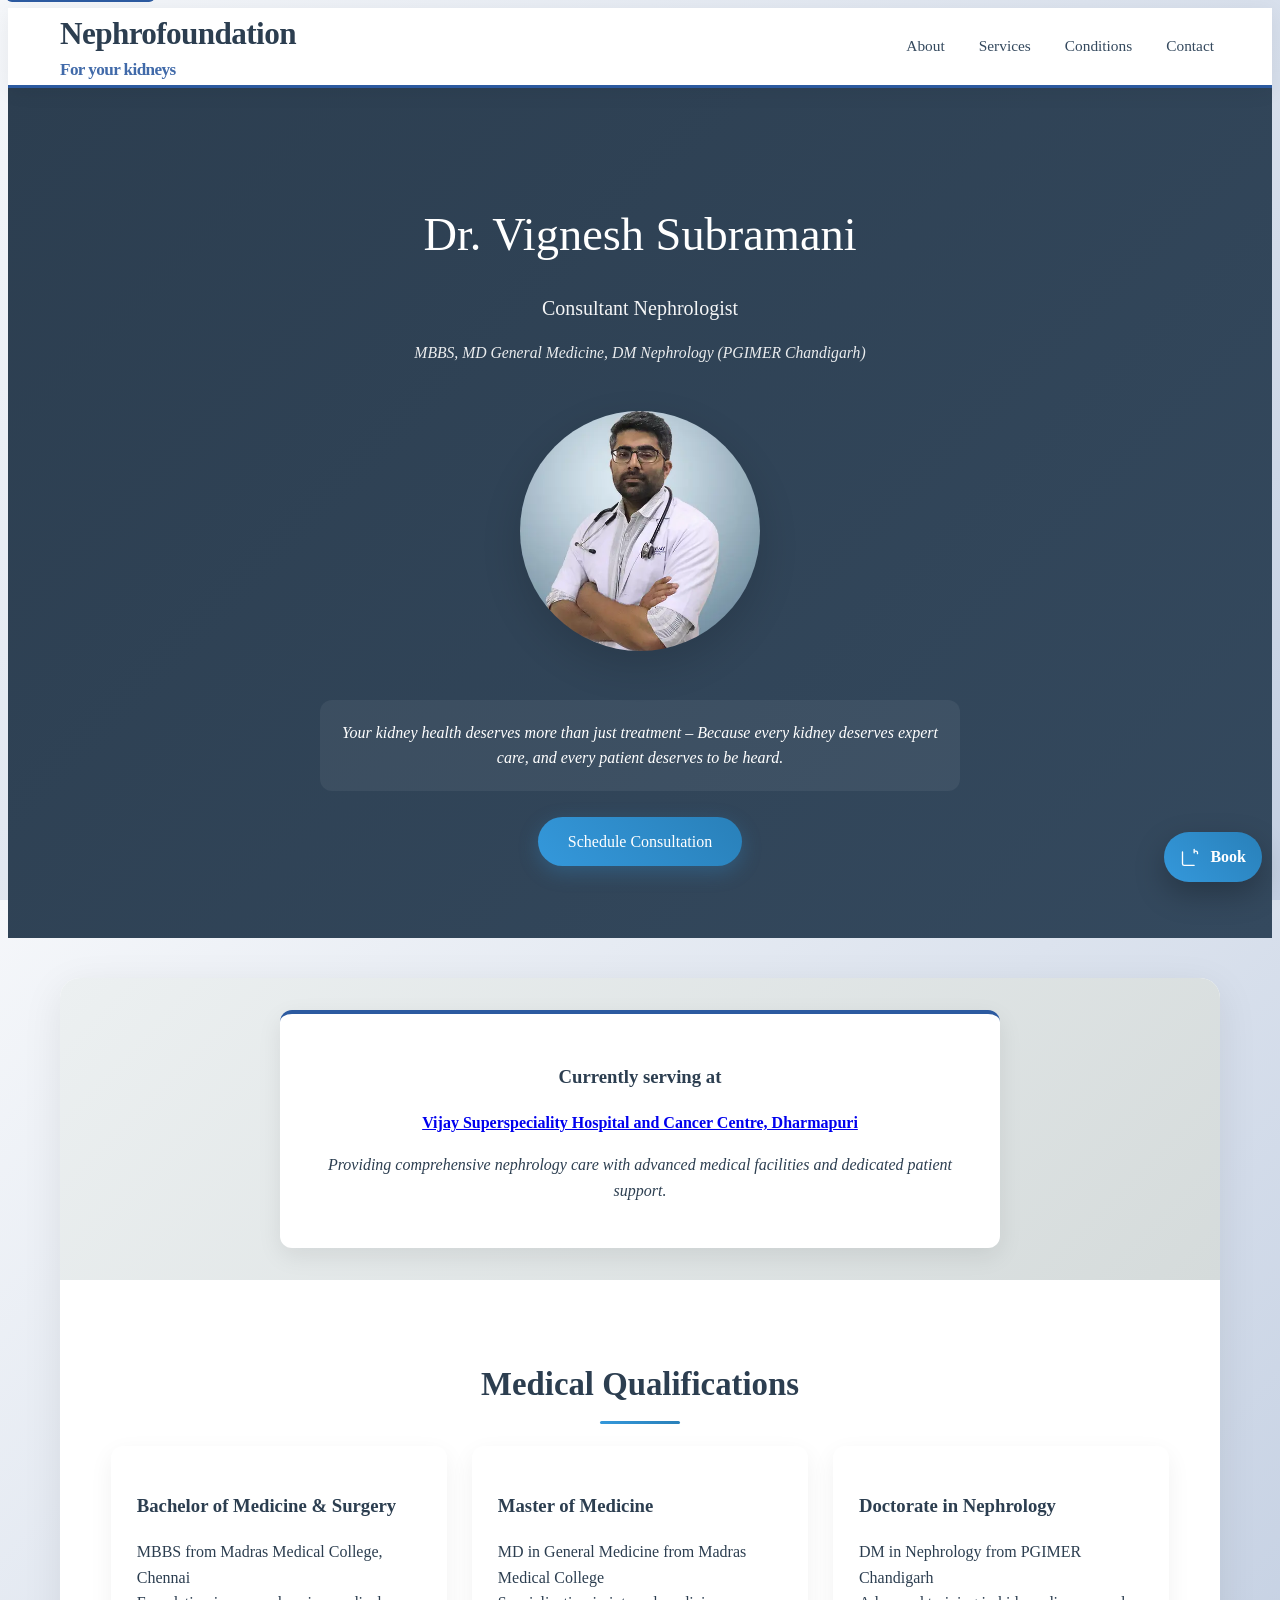
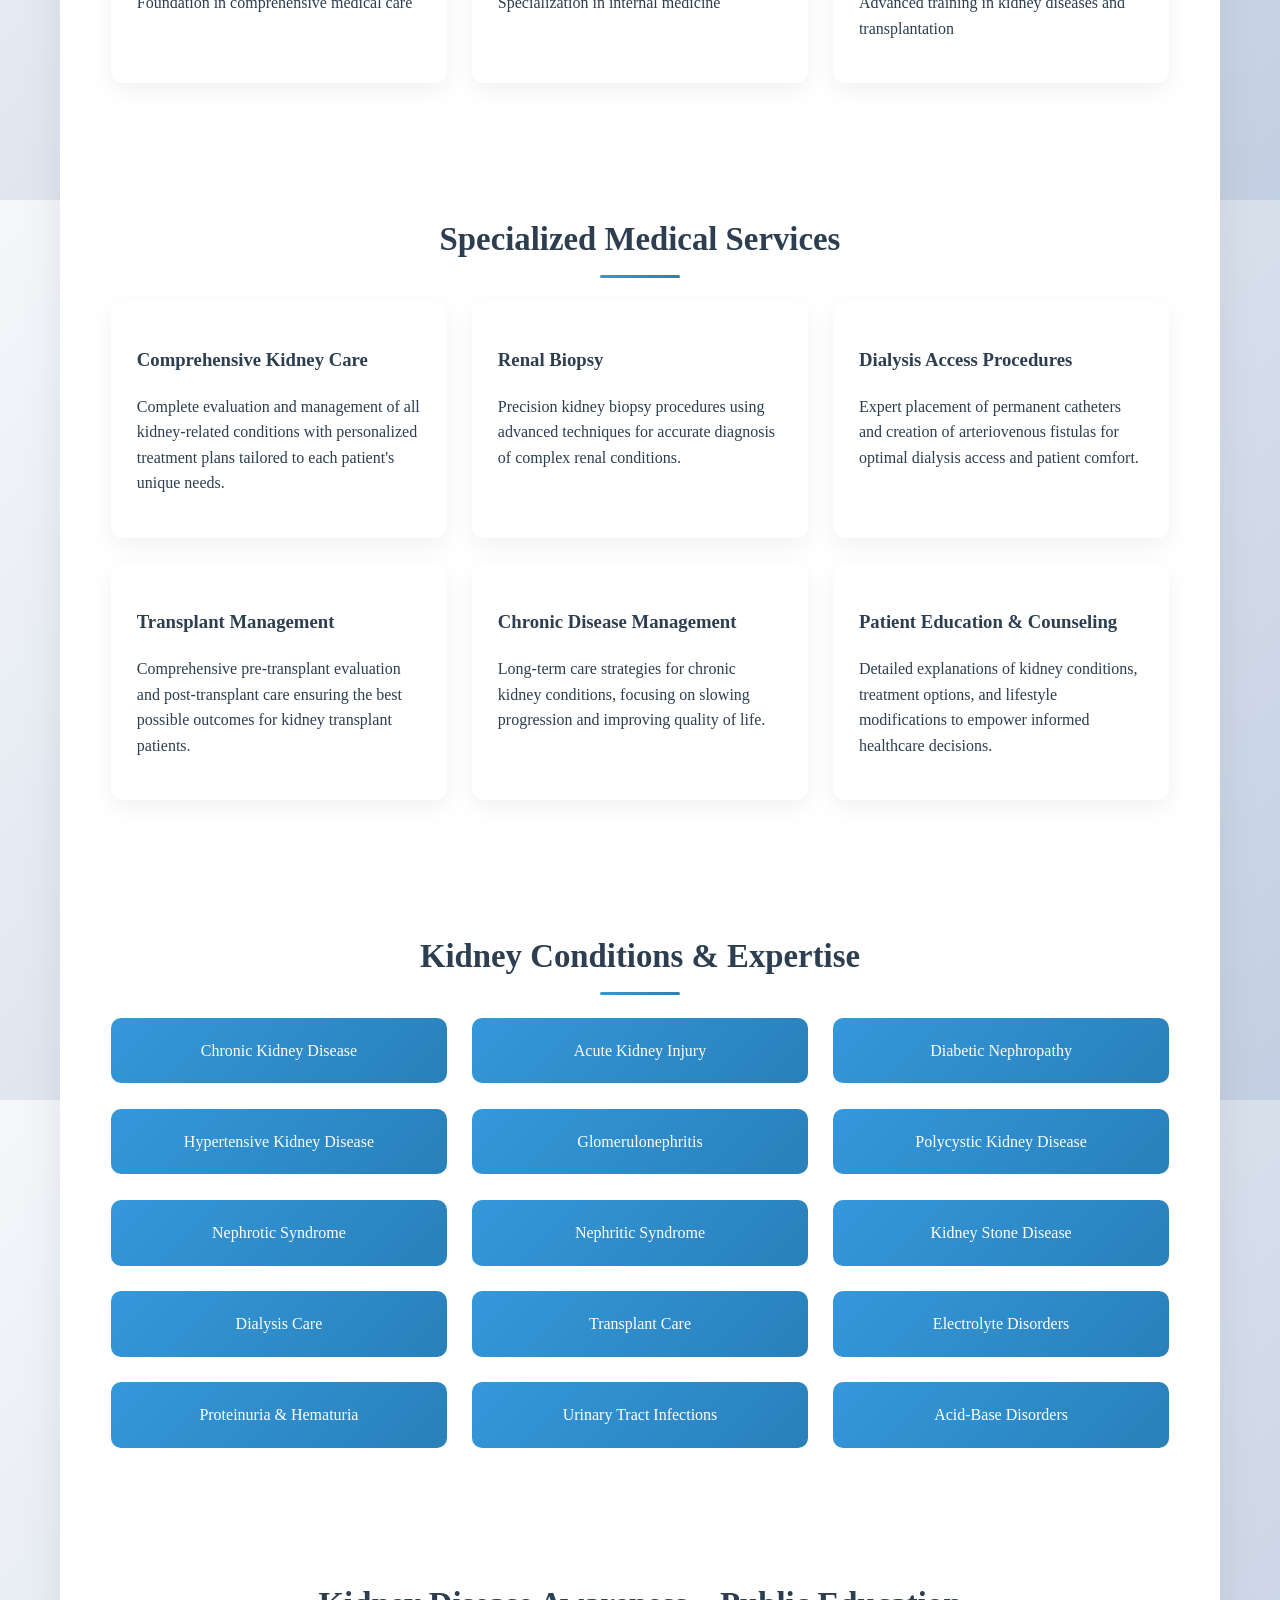
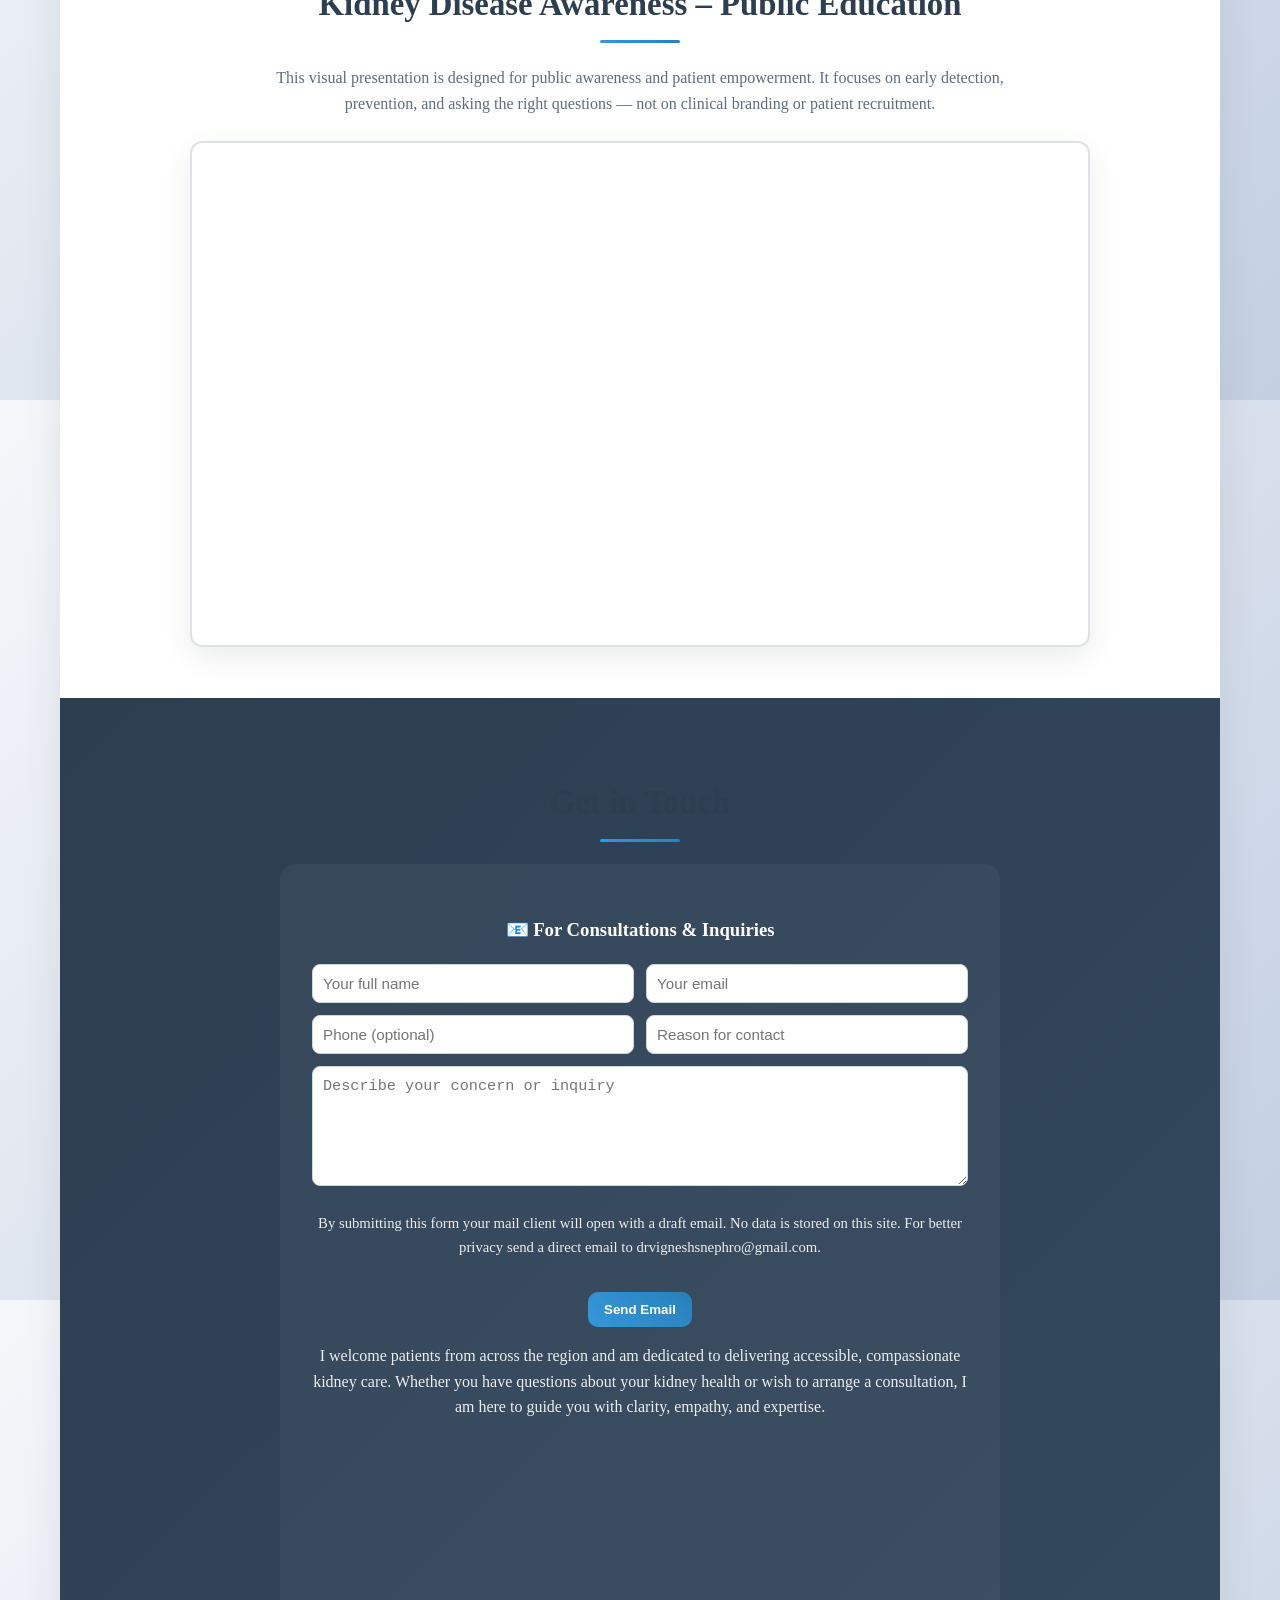
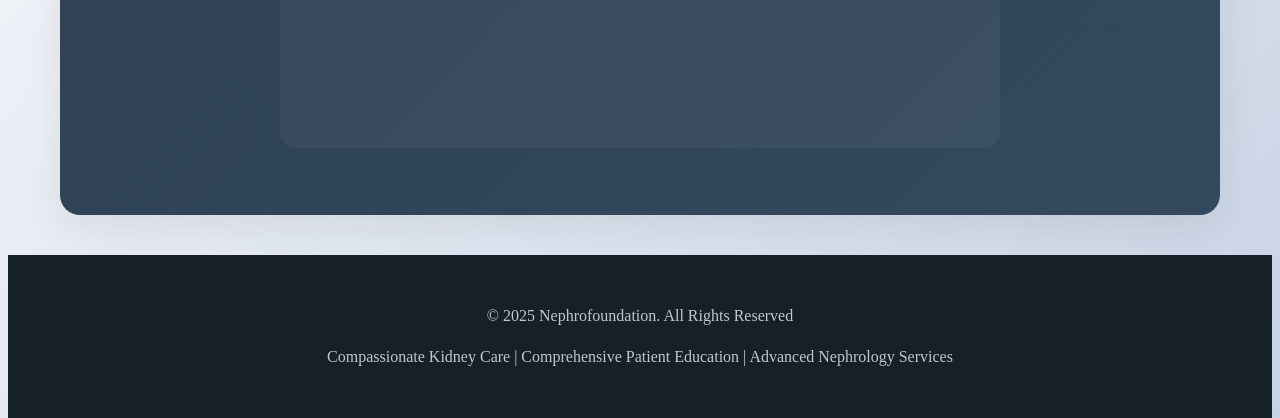
==== commit d23a40b9: "Update Index.html" ====
--- a/Index.html
+++ b/Index.html
@@ -206,8 +206,7 @@
                 <a href="#contact" class="cta-button">Schedule Consultation</a>
             </div>
         </section>
-        <div id="1765675737603" style="width:100%;max-width:700px;height:525px;margin:auto;display:block;position: relative;border:2px solid #dee1e5;border-radius:3px;"><iframe allow="clipboard-write" allow="autoplay" allowfullscreen="true" allowfullscreen="true" style="width:100%;height:100%;border:none;" src="https://app.presentations.ai/view/LCmdVl9OF4" scrolling="no"></iframe></div>
-
+        
         <div class="container">
             <div class="main-content">
                 <section class="hospital-info" aria-labelledby="hospital-heading">
@@ -287,6 +286,36 @@
                     </div>
                 </section>
 
+                <section class="section" aria-labelledby="education-heading">
+  <h2 id="education-heading">Kidney Disease Awareness – Public Education</h2>
+
+  <p style="text-align:center;max-width:800px;margin:0 auto 1.5rem;color:#5d6d7e;">
+    This visual presentation is designed for public awareness and patient empowerment.
+    It focuses on early detection, prevention, and asking the right questions —
+    not on clinical branding or patient recruitment.
+  </p>
+
+  <div style="
+      width:100%;
+      max-width:900px;
+      aspect-ratio:16/9;
+      margin:auto;
+      border:2px solid #dee1e5;
+      border-radius:12px;
+      overflow:hidden;
+      box-shadow:0 10px 30px rgba(0,0,0,0.08);
+  ">
+    <iframe
+      src="https://app.presentations.ai/view/LCmdVl9OF4"
+      title="Kidney Disease Awareness Presentation"
+      allow="autoplay; clipboard-write"
+      loading="lazy"
+      referrerpolicy="no-referrer"
+      style="width:100%;height:100%;border:none;"
+    ></iframe>
+  </div>
+</section>
+
                 <section id="contact" class="section contact" aria-labelledby="contact-heading">
                     <h2 id="contact-heading">Get in Touch</h2>
                     <div class="contact-card">
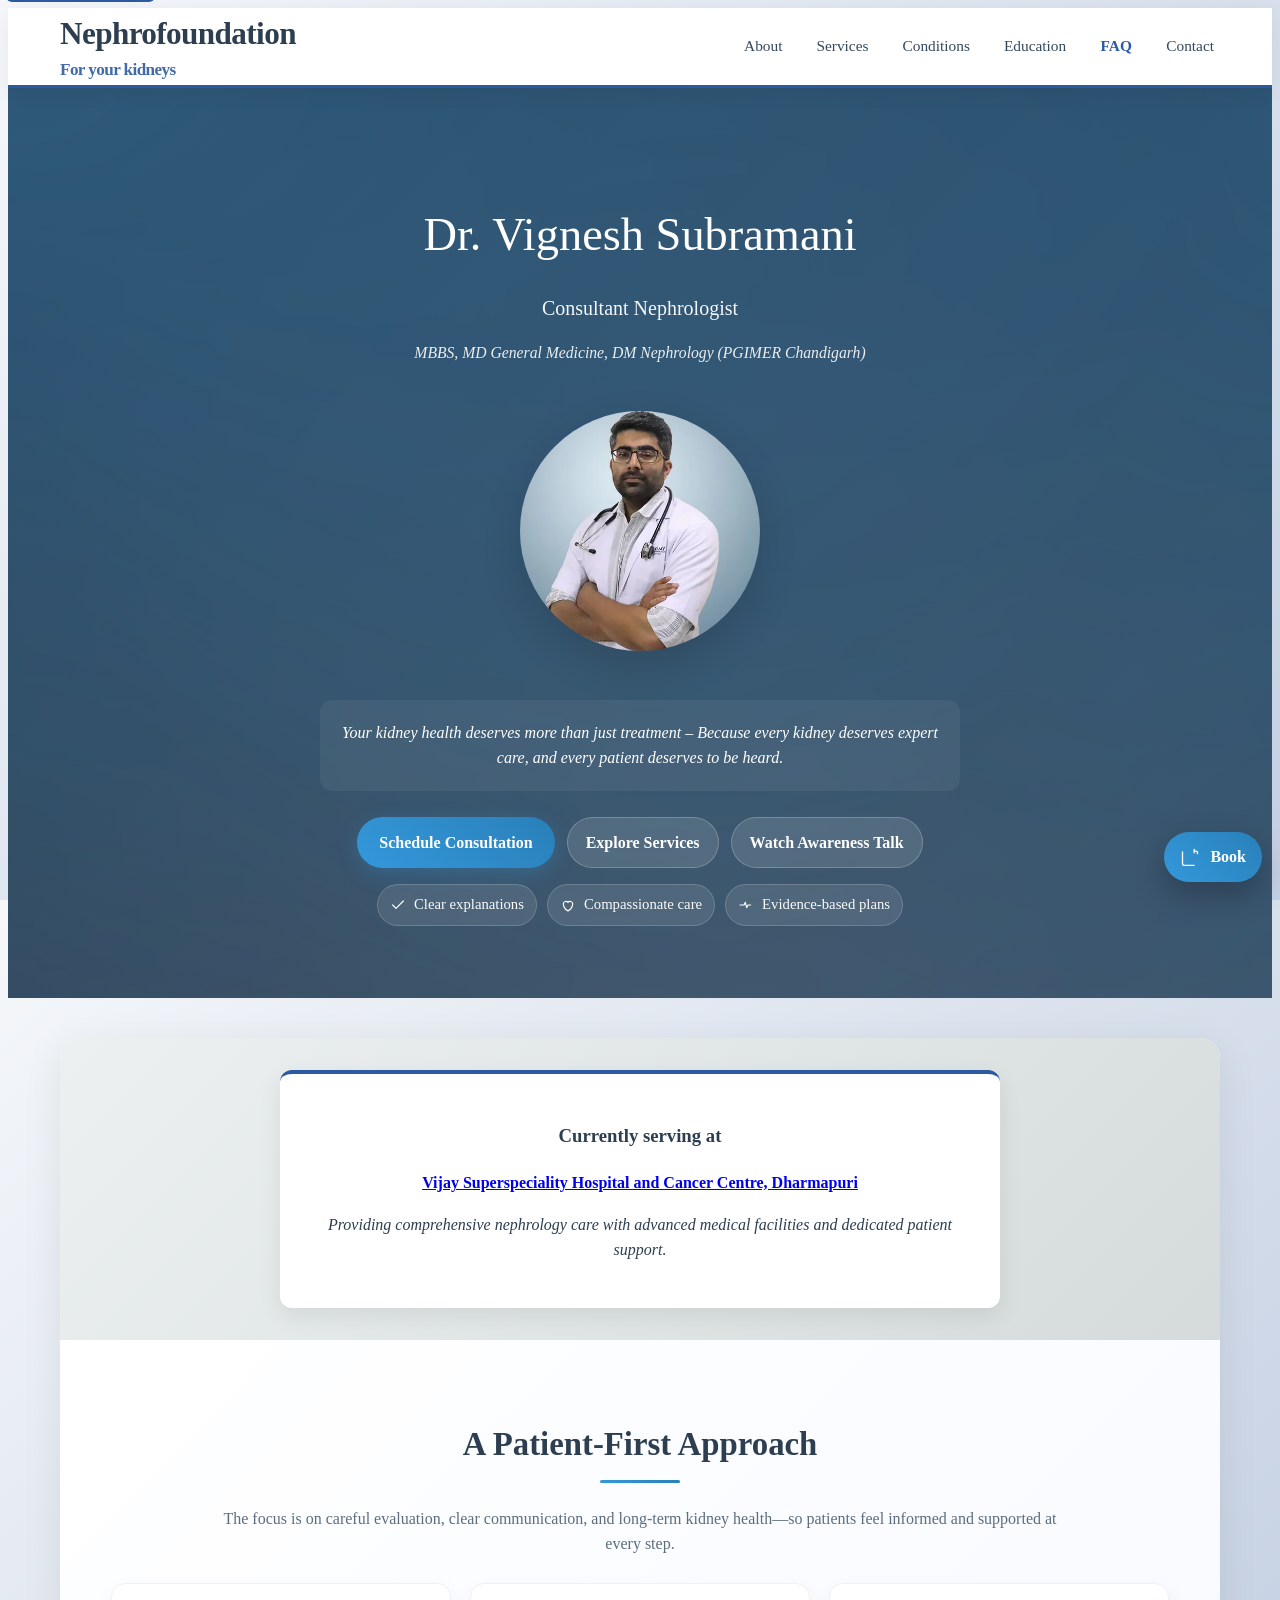
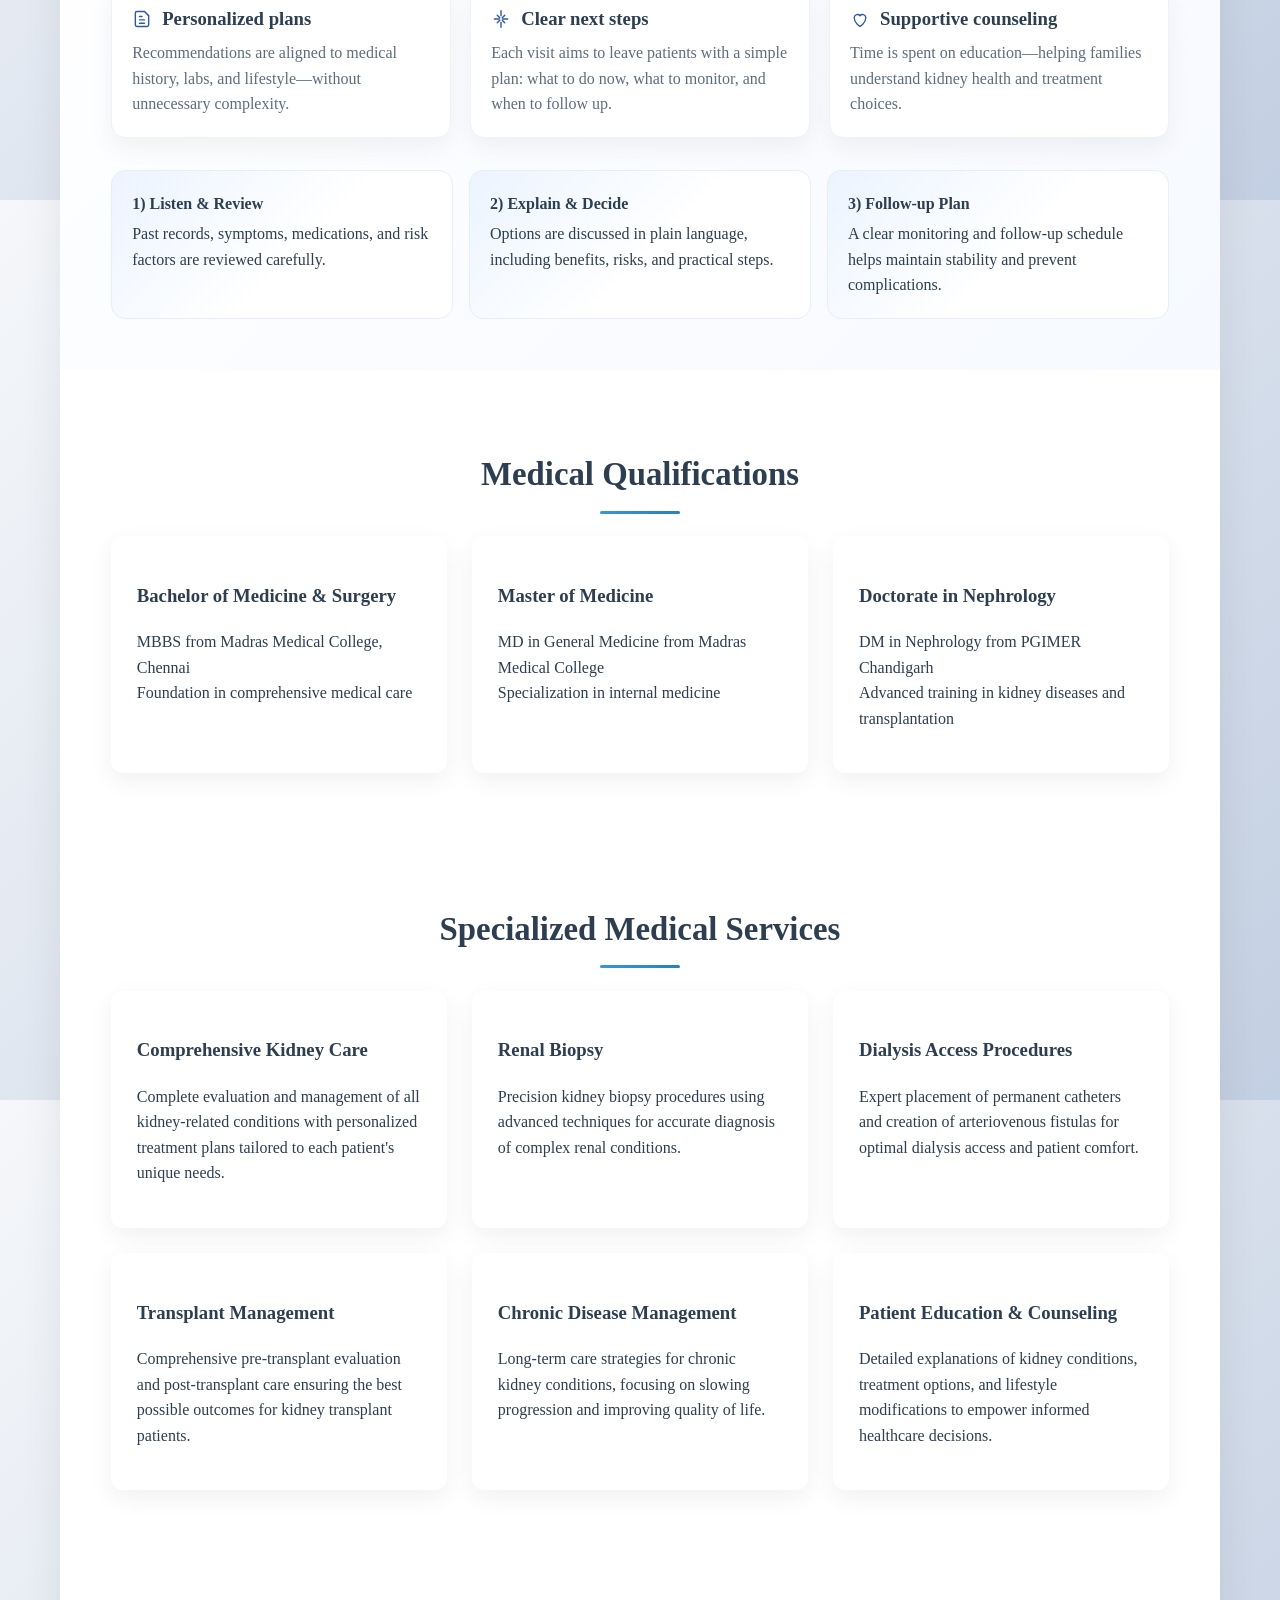
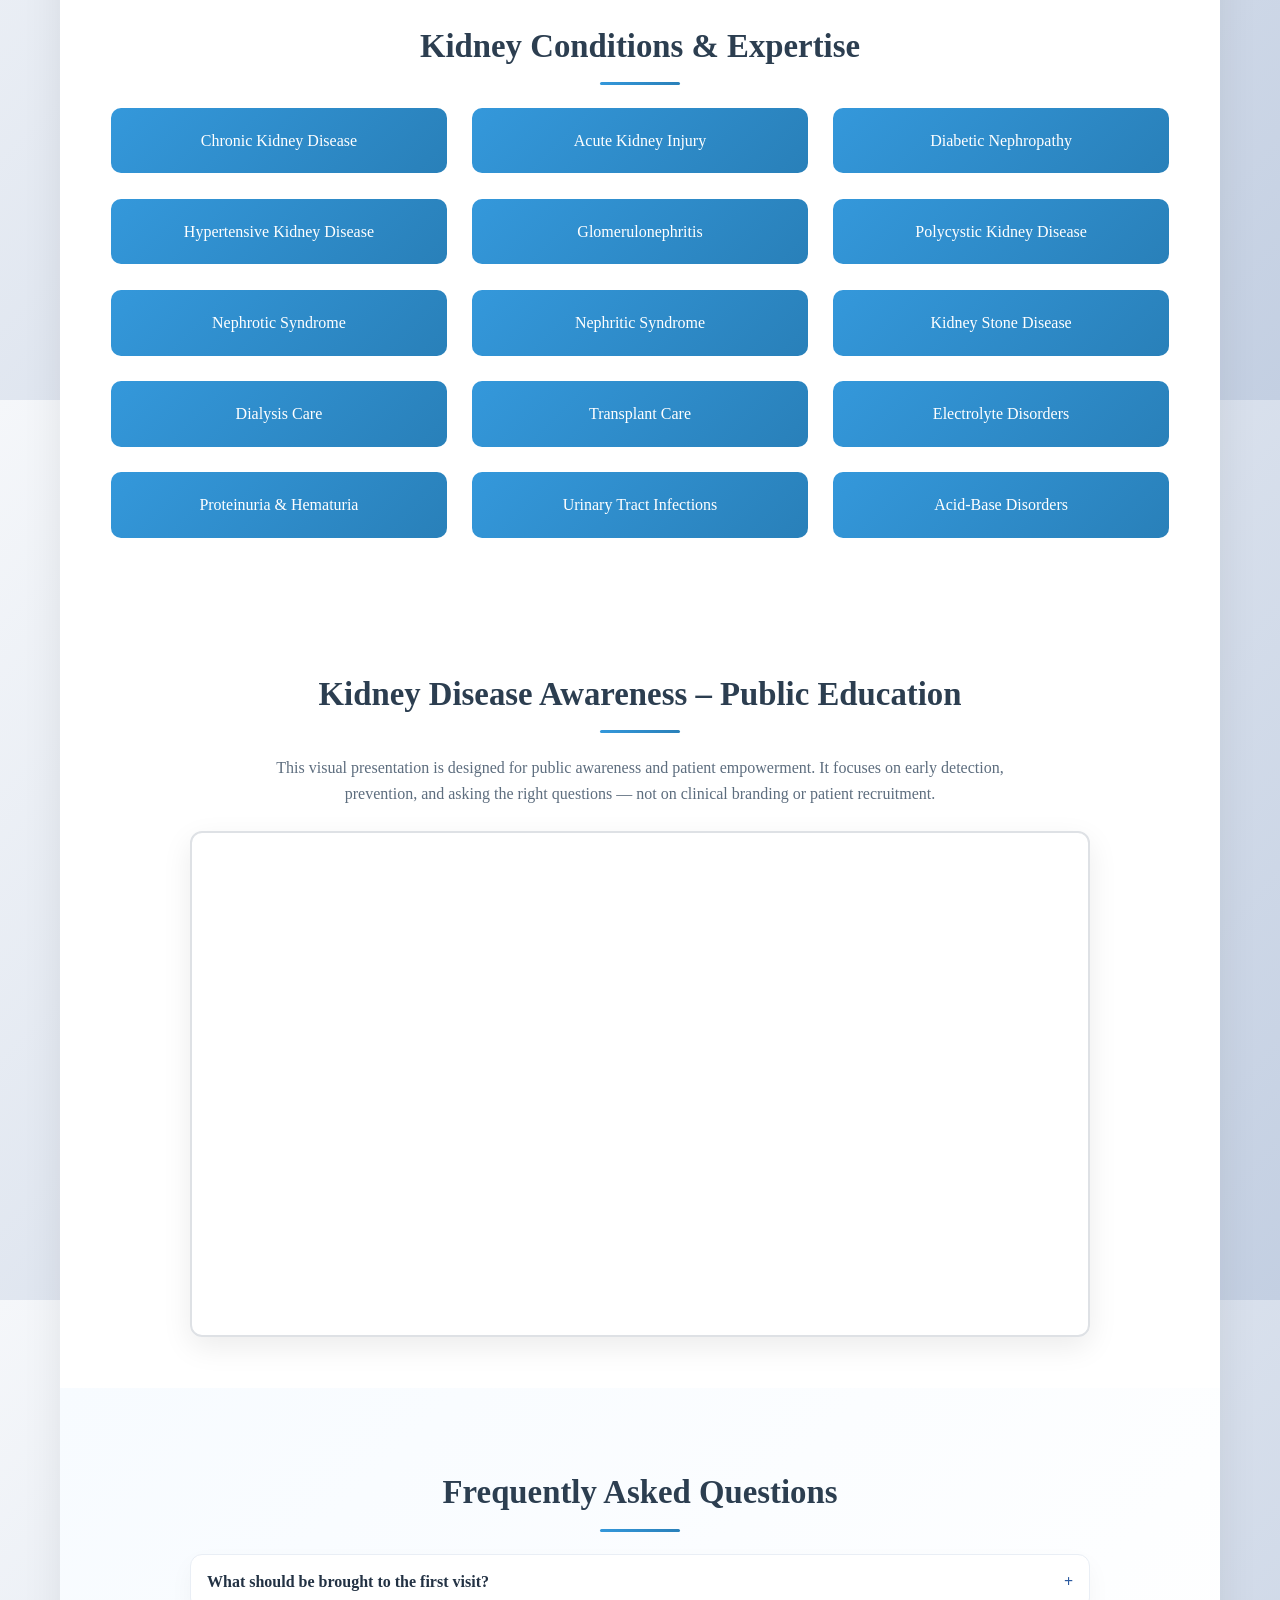
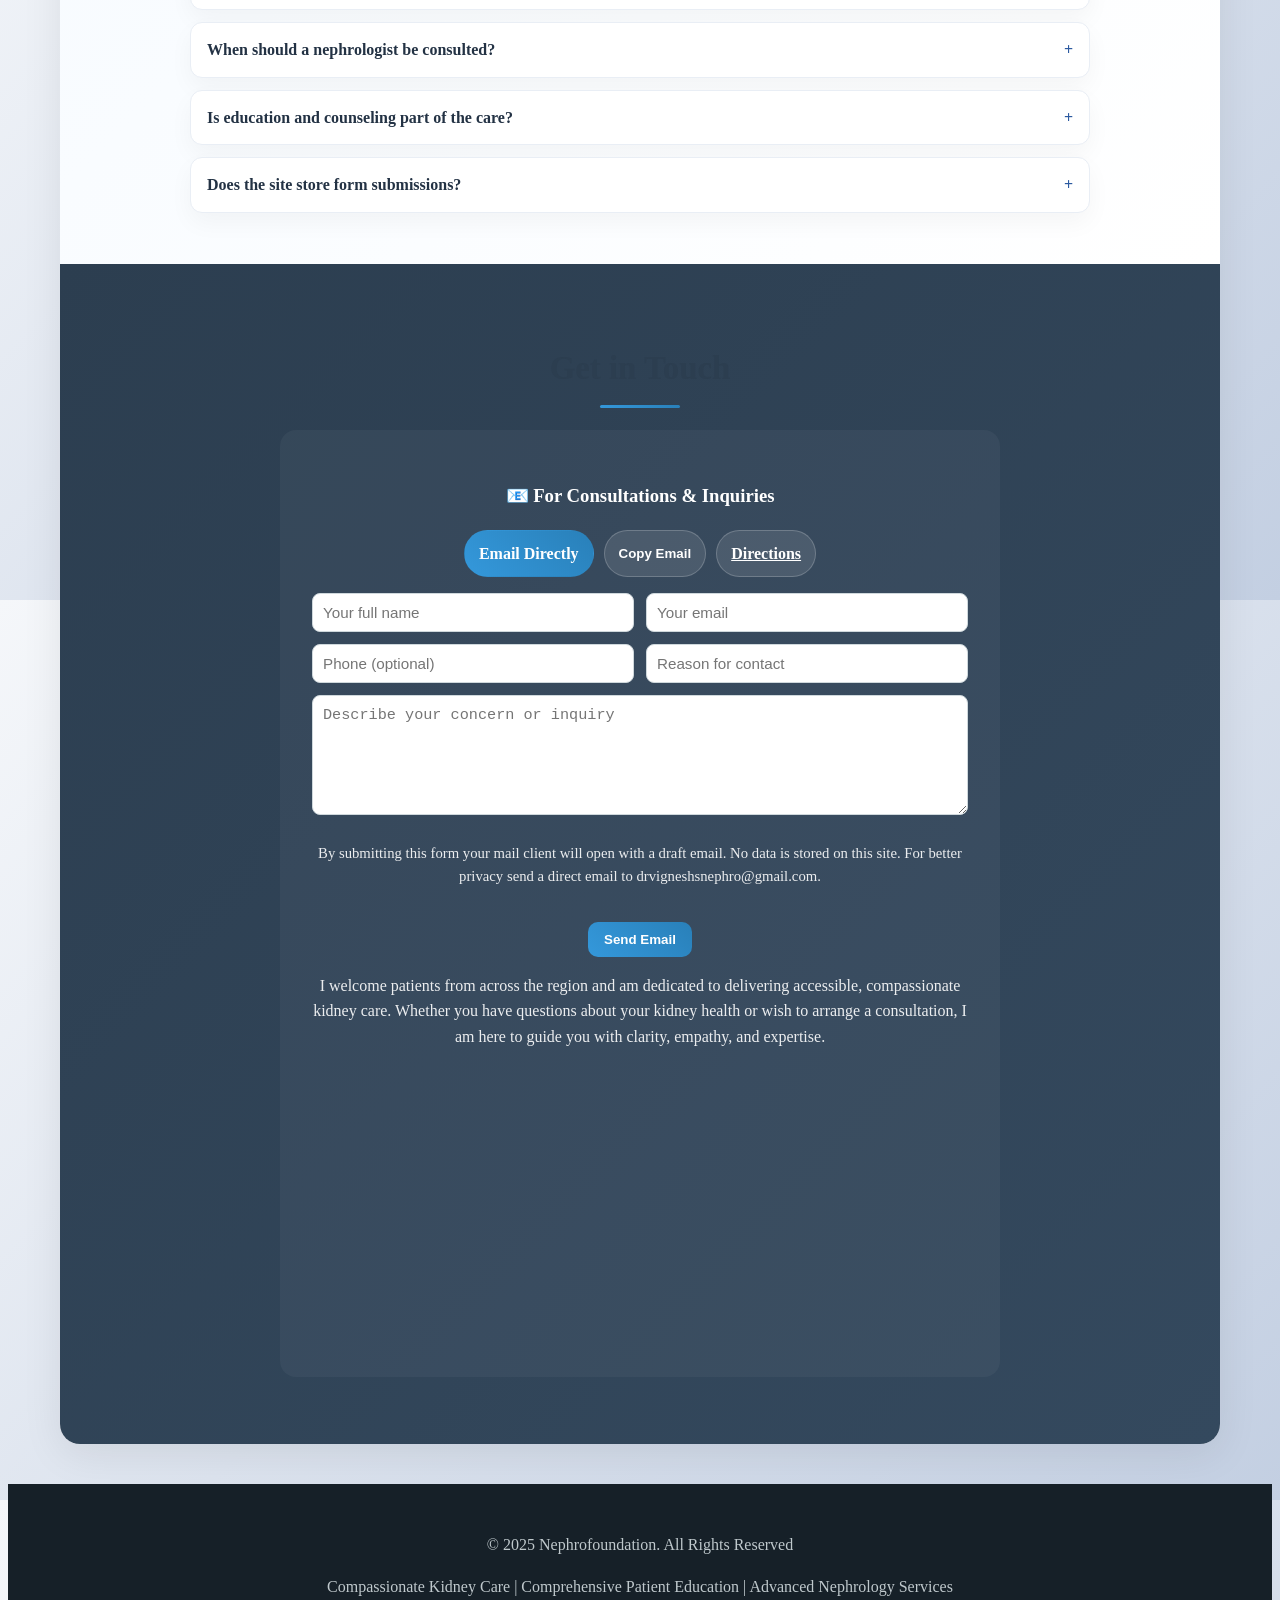
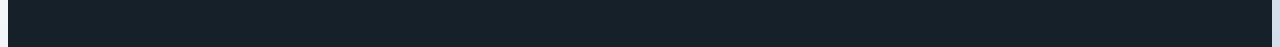
==== commit c30651b9: "Enhance Page Engagement (693e14bbe78366f0b53fbae2)" ====
--- a/Index.html
+++ b/Index.html
@@ -58,6 +58,18 @@
 
         /* Hero */
         .hero{background:linear-gradient(135deg,#2c3e50 0%,#34495e 100%);color:#fff;padding:4.5rem 0;text-align:center;position:relative;overflow:hidden}
+        .hero::before{
+            content:"";
+            position:absolute;
+            inset:-40%;
+            background:
+              radial-gradient(circle at 20% 20%, rgba(52,152,219,0.35) 0%, rgba(52,152,219,0) 55%),
+              radial-gradient(circle at 80% 25%, rgba(41,128,185,0.35) 0%, rgba(41,128,185,0) 60%),
+              radial-gradient(circle at 55% 85%, rgba(255,255,255,0.10) 0%, rgba(255,255,255,0) 58%);
+            filter: blur(10px);
+            transform: translateZ(0);
+            opacity:0.9;
+        }
         .hero-content{max-width:840px;margin:0 auto;position:relative;z-index:2}
         .hero h1{font-size:2.9rem;font-weight:300;margin-bottom:0.6rem}
         .subtitle{font-size:1.25rem;margin-bottom:0.6rem;opacity:0.95}
@@ -68,8 +80,15 @@
         .doctor-image:hover img{transform:scale(1.03)}
 
         .motto{max-width:640px;margin:1rem auto 1.6rem;padding:1.25rem;background:rgba(255,255,255,0.06);border-radius:12px;font-style:italic}
-        .cta-button{display:inline-block;background:linear-gradient(45deg,var(--accent1),var(--accent2));color:#fff;padding:12px 30px;border-radius:28px;text-decoration:none;font-weight:500;box-shadow:0 6px 20px rgba(52,152,219,0.28)}
-        .cta-button:focus,.cta-button:hover{transform:translateY(-3px)}
+        .cta-row{display:flex;justify-content:center;gap:12px;flex-wrap:wrap;margin-top:0.5rem}
+        .cta-button,.secondary-button{display:inline-flex;align-items:center;justify-content:center;gap:10px;min-height:46px}
+        .cta-button{background:linear-gradient(45deg,var(--accent1),var(--accent2));color:#fff;padding:12px 22px;border-radius:28px;text-decoration:none;font-weight:600;box-shadow:0 6px 20px rgba(52,152,219,0.28)}
+        .secondary-button{background:rgba(255,255,255,0.12);color:#fff;padding:12px 18px;border-radius:28px;text-decoration:none;font-weight:600;border:1px solid rgba(255,255,255,0.22)}
+        .cta-button:focus,.cta-button:hover,.secondary-button:focus,.secondary-button:hover{transform:translateY(-3px)}
+
+        .chip-row{display:flex;justify-content:center;gap:10px;flex-wrap:wrap;margin:1rem auto 0;max-width:860px}
+        .chip{display:inline-flex;align-items:center;gap:8px;padding:8px 12px;border-radius:999px;background:rgba(255,255,255,0.10);border:1px solid rgba(255,255,255,0.18);font-size:0.92rem;opacity:0.98}
+        .chip svg{width:16px;height:16px;flex:0 0 16px}
 
         .main-content{background:var(--content-bg);margin:2.5rem 0;border-radius:20px;box-shadow:0 10px 40px rgba(0,0,0,0.08);overflow:hidden}
         .section{padding:3.2rem}
@@ -85,9 +104,38 @@
 
         .condition-item{background:linear-gradient(135deg,var(--accent1),var(--accent2));color:#fff;padding:1.25rem;border-radius:10px;text-align:center}
 
+        /* Highlights / process */
+        .highlights{background:linear-gradient(135deg,#ffffff 0%,#f6f9ff 100%)}
+        .highlight-grid{display:grid;grid-template-columns:repeat(auto-fit,minmax(240px,1fr));gap:1.2rem;margin-top:1.6rem}
+        .highlight-card{background:#fff;border:1px solid #eef2f6;border-radius:14px;padding:1.25rem;box-shadow:0 10px 24px rgba(0,0,0,0.05)}
+        .highlight-title{display:flex;align-items:center;gap:10px;margin:0 0 0.4rem}
+        .highlight-title svg{width:20px;height:20px;flex:0 0 20px}
+        .highlight-card p{margin:0;color:var(--muted)}
+        .process{margin-top:2rem;display:grid;grid-template-columns:repeat(auto-fit,minmax(260px,1fr));gap:1rem}
+        .step{border-radius:14px;padding:1.25rem;background:linear-gradient(135deg,#ecf4ff 0%,#ffffff 55%);border:1px solid #e7eef8}
+        .step strong{display:block;margin-bottom:0.3rem}
+
+        /* FAQ */
+        .faq{background:linear-gradient(135deg,#f7fbff 0%,#ffffff 100%)}
+        details{background:#fff;border:1px solid #e9eef5;border-radius:12px;padding:14px 16px;box-shadow:0 10px 24px rgba(0,0,0,0.04)}
+        details + details{margin-top:12px}
+        summary{cursor:pointer;font-weight:700;color:#233244;list-style:none}
+        summary::-webkit-details-marker{display:none}
+        summary:after{content:"+";float:right;font-weight:800;color:var(--primary)}
+        details[open] summary:after{content:"–"}
+        details p{margin:0.8rem 0 0;color:var(--muted)}
+
         .contact{background:linear-gradient(135deg,#2c3e50 0%,#34495e 100%);color:#fff;text-align:center}
         .contact-card{background:rgba(255,255,255,0.04);padding:2rem;border-radius:16px;max-width:720px;margin:1rem auto}
         .email-link{display:inline-block;background:linear-gradient(45deg,var(--accent1),var(--accent2));color:#fff;padding:12px 22px;border-radius:28px;text-decoration:none;font-weight:500}
+        .contact-actions{display:flex;gap:10px;justify-content:center;flex-wrap:wrap;margin:0.8rem 0 0.4rem}
+        .contact-actions a,.contact-actions button{border-radius:999px;padding:10px 14px;border:1px solid rgba(255,255,255,0.20);background:rgba(255,255,255,0.10);color:#fff;font-weight:700;cursor:pointer;min-height:44px}
+        .contact-actions a:hover,.contact-actions button:hover{transform:translateY(-2px)}
+        .contact-actions .email-link{background:linear-gradient(45deg,var(--accent1),var(--accent2));border-color:transparent}
+
+        /* Toast */
+        .toast{position:fixed;left:50%;bottom:18px;transform:translateX(-50%);background:rgba(22,32,40,0.92);color:#fff;padding:10px 14px;border-radius:12px;box-shadow:0 16px 35px rgba(0,0,0,0.28);opacity:0;pointer-events:none;transition:opacity .25s ease, transform .25s ease;z-index:99999}
+        .toast.show{opacity:1;transform:translateX(-50%) translateY(-6px)}
 
         footer{background:#162028;color:#bfc8cc;text-align:center;padding:2rem 0}
 
@@ -111,6 +159,7 @@
             .doctor-image img{width:150px;height:150px}
             .section{padding:2rem}
             .contact-form{grid-template-columns:1fr}
+            .cta-row{gap:10px}
             .floating-cta{right:12px;bottom:12px;padding:10px 12px}
         }
 
@@ -163,6 +212,16 @@
           "@type": "Question",
           "name": "How can I schedule a consultation?",
           "acceptedAnswer": {"@type":"Answer","text":"Use the contact form on the site or email drvigneshsnephro@gmail.com. For urgent matters contact the hospital directly."}
+        },
+        {
+          "@type": "Question",
+          "name": "What should I bring to my first visit?",
+          "acceptedAnswer": {"@type":"Answer","text":"Bring your current medications list, recent lab reports, imaging results if any, and any previous discharge summaries or dialysis records. If you have diabetes or high blood pressure, bring your recent readings."}
+        },
+        {
+          "@type": "Question",
+          "name": "Do you offer kidney health education?",
+          "acceptedAnswer": {"@type":"Answer","text":"Yes. The site includes a public education section focused on prevention, early detection, and understanding kidney health."}
         }
       ]
     }
@@ -180,6 +239,8 @@
                 <li role="none"><a href="#about" role="menuitem">About</a></li>
                 <li role="none"><a href="#services" role="menuitem">Services</a></li>
                 <li role="none"><a href="#conditions" role="menuitem">Conditions</a></li>
+                <li role="none"><a href="#education" role="menuitem">Education</a></li>
+                <li role="none"><a href="#faq" role="menuitem">FAQ</a></li>
                 <li role="none"><a href="#contact" role="menuitem">Contact</a></li>
             </ul>
         </nav>
@@ -203,7 +264,26 @@
                     Your kidney health deserves more than just treatment – Because every kidney deserves expert care, and every patient deserves to be heard.
                 </div>
 
-                <a href="#contact" class="cta-button">Schedule Consultation</a>
+                <div class="cta-row" role="group" aria-label="Primary actions">
+                    <a href="#contact" class="cta-button">Schedule Consultation</a>
+                    <a href="#services" class="secondary-button">Explore Services</a>
+                    <a href="#education" class="secondary-button">Watch Awareness Talk</a>
+                </div>
+
+                <div class="chip-row" aria-label="Care approach highlights">
+                    <span class="chip">
+                        <svg viewBox="0 0 24 24" fill="none" aria-hidden="true"><path d="M20 6L9 17l-5-5" stroke="#fff" stroke-width="1.8" stroke-linecap="round" stroke-linejoin="round"/></svg>
+                        Clear explanations
+                    </span>
+                    <span class="chip">
+                        <svg viewBox="0 0 24 24" fill="none" aria-hidden="true"><path d="M12 21s-7-4.4-7-11a4 4 0 0 1 7-2 4 4 0 0 1 7 2c0 6.6-7 11-7 11Z" stroke="#fff" stroke-width="1.8" stroke-linecap="round" stroke-linejoin="round"/></svg>
+                        Compassionate care
+                    </span>
+                    <span class="chip">
+                        <svg viewBox="0 0 24 24" fill="none" aria-hidden="true"><path d="M3 12h6l2-4 2 8 2-4h4" stroke="#fff" stroke-width="1.8" stroke-linecap="round" stroke-linejoin="round"/></svg>
+                        Evidence-based plans
+                    </span>
+                </div>
             </div>
         </section>
         
@@ -214,6 +294,52 @@
                         <h3 id="hospital-heading">Currently serving at</h3>
                         <p><a href="https://vijaysuperspecialityhospital.in" target="_blank" rel="noopener noreferrer"><strong>Vijay Superspeciality Hospital and Cancer Centre, Dharmapuri</strong></a></p>
                         <p><em>Providing comprehensive nephrology care with advanced medical facilities and dedicated patient support.</em></p>
+                    </div>
+                </section>
+
+                <section class="section highlights" aria-labelledby="highlights-heading">
+                    <h2 id="highlights-heading">A Patient‑First Approach</h2>
+                    <p style="text-align:center;max-width:860px;margin:0 auto;color:var(--muted)">
+                        The focus is on careful evaluation, clear communication, and long‑term kidney health—so patients feel informed and supported at every step.
+                    </p>
+
+                    <div class="highlight-grid" role="list" aria-label="Key highlights">
+                        <article class="highlight-card" role="listitem">
+                            <h3 class="highlight-title">
+                                <svg viewBox="0 0 24 24" fill="none" aria-hidden="true"><path d="M4 19V5a2 2 0 0 1 2-2h9l5 5v11a2 2 0 0 1-2 2H6a2 2 0 0 1-2-2Z" stroke="#2c5aa0" stroke-width="1.7"/><path d="M9 13h6M9 17h6M9 9h3" stroke="#2c5aa0" stroke-width="1.7" stroke-linecap="round"/></svg>
+                                Personalized plans
+                            </h3>
+                            <p>Recommendations are aligned to medical history, labs, and lifestyle—without unnecessary complexity.</p>
+                        </article>
+                        <article class="highlight-card" role="listitem">
+                            <h3 class="highlight-title">
+                                <svg viewBox="0 0 24 24" fill="none" aria-hidden="true"><path d="M12 2v6" stroke="#2c5aa0" stroke-width="1.7" stroke-linecap="round"/><path d="M12 16v6" stroke="#2c5aa0" stroke-width="1.7" stroke-linecap="round"/><path d="M4 12h6" stroke="#2c5aa0" stroke-width="1.7" stroke-linecap="round"/><path d="M14 12h6" stroke="#2c5aa0" stroke-width="1.7" stroke-linecap="round"/><path d="M7.5 7.5l3 3" stroke="#2c5aa0" stroke-width="1.7" stroke-linecap="round"/><path d="M13.5 13.5l3 3" stroke="#2c5aa0" stroke-width="1.7" stroke-linecap="round"/><path d="M16.5 7.5l-3 3" stroke="#2c5aa0" stroke-width="1.7" stroke-linecap="round"/><path d="M10.5 13.5l-3 3" stroke="#2c5aa0" stroke-width="1.7" stroke-linecap="round"/></svg>
+                                Clear next steps
+                            </h3>
+                            <p>Each visit aims to leave patients with a simple plan: what to do now, what to monitor, and when to follow up.</p>
+                        </article>
+                        <article class="highlight-card" role="listitem">
+                            <h3 class="highlight-title">
+                                <svg viewBox="0 0 24 24" fill="none" aria-hidden="true"><path d="M12 21s-7-4.4-7-11a4 4 0 0 1 7-2 4 4 0 0 1 7 2c0 6.6-7 11-7 11Z" stroke="#2c5aa0" stroke-width="1.7" stroke-linecap="round" stroke-linejoin="round"/></svg>
+                                Supportive counseling
+                            </h3>
+                            <p>Time is spent on education—helping families understand kidney health and treatment choices.</p>
+                        </article>
+                    </div>
+
+                    <div class="process" aria-label="What to expect">
+                        <div class="step">
+                            <strong>1) Listen & Review</strong>
+                            Past records, symptoms, medications, and risk factors are reviewed carefully.
+                        </div>
+                        <div class="step">
+                            <strong>2) Explain & Decide</strong>
+                            Options are discussed in plain language, including benefits, risks, and practical steps.
+                        </div>
+                        <div class="step">
+                            <strong>3) Follow‑up Plan</strong>
+                            A clear monitoring and follow‑up schedule helps maintain stability and prevent complications.
+                        </div>
                     </div>
                 </section>
 
@@ -286,8 +412,8 @@
                     </div>
                 </section>
 
-                <section class="section" aria-labelledby="education-heading">
-  <h2 id="education-heading">Kidney Disease Awareness – Public Education</h2>
+	                <section id="education" class="section" aria-labelledby="education-heading">
+	  <h2 id="education-heading">Kidney Disease Awareness – Public Education</h2>
 
   <p style="text-align:center;max-width:800px;margin:0 auto 1.5rem;color:#5d6d7e;">
     This visual presentation is designed for public awareness and patient empowerment.
@@ -314,12 +440,39 @@
       style="width:100%;height:100%;border:none;"
     ></iframe>
   </div>
-</section>
+	</section>
+
+                    <section id="faq" class="section faq" aria-labelledby="faq-heading">
+                        <h2 id="faq-heading">Frequently Asked Questions</h2>
+                        <div style="max-width:900px;margin:0 auto;text-align:left">
+                            <details>
+                                <summary>What should be brought to the first visit?</summary>
+                                <p>Carry a current medication list, recent lab reports, imaging (if available), and any previous discharge summaries. For diabetes or high blood pressure, bringing recent readings can be helpful.</p>
+                            </details>
+                            <details>
+                                <summary>When should a nephrologist be consulted?</summary>
+                                <p>Consider a consultation for persistent swelling, uncontrolled blood pressure, abnormal urine reports, reduced kidney function in labs, or kidney‑related symptoms advised by a physician. This page is educational and does not replace medical advice.</p>
+                            </details>
+                            <details>
+                                <summary>Is education and counseling part of the care?</summary>
+                                <p>Yes. Time is spent explaining the condition and the plan clearly so that patients and families can make informed decisions.</p>
+                            </details>
+                            <details>
+                                <summary>Does the site store form submissions?</summary>
+                                <p>No. Submitting the form opens a draft email in the device’s mail app. No messages are stored on the site.</p>
+                            </details>
+                        </div>
+                    </section>
 
                 <section id="contact" class="section contact" aria-labelledby="contact-heading">
                     <h2 id="contact-heading">Get in Touch</h2>
                     <div class="contact-card">
                         <h3>📧 For Consultations & Inquiries</h3>
+                        <div class="contact-actions" role="group" aria-label="Contact shortcuts">
+                            <a class="email-link" href="mailto:drvigneshsnephro@gmail.com?subject=Consultation%20Request">Email Directly</a>
+                            <button type="button" id="copyEmailBtn" aria-label="Copy email address">Copy Email</button>
+                            <a href="https://www.google.com/maps/search/?api=1&query=Vijay%20Super%20Speciality%20Hospital%20%26%20Cancer%20Centre%20Dharmapuri" target="_blank" rel="noopener noreferrer" aria-label="Open directions in Google Maps">Directions</a>
+                        </div>
 
                         <!-- Simple JS-powered form that opens the user's mail client with prefilled content. No backend required. -->
                         <form id="contactForm" onsubmit="return handleContactSubmit(event)" aria-label="Contact form">
@@ -370,6 +523,8 @@
     <!-- Minimal, deferred JS: non-blocking, accessible, and small. -->
     <script defer>
     (function(){
+        const EMAIL = 'drvigneshsnephro@gmail.com';
+
         // Mobile menu
         const toggle = document.querySelector('.mobile-menu-toggle');
         const navLinks = document.querySelector('.nav-links');
@@ -402,6 +557,66 @@
         setAriaCurrent();
         window.addEventListener('hashchange', setAriaCurrent);
 
+        // Scrollspy: keep nav state updated as the user scrolls.
+        const sectionIds = ['about','services','conditions','education','faq','contact'];
+        const sections = sectionIds.map(id => document.getElementById(id)).filter(Boolean);
+        const byId = new Map(sectionIds.map(id => [id, document.querySelector('.nav-links a[href="#'+id+'"]')]));
+        if('IntersectionObserver' in window && sections.length){
+            const spy = new IntersectionObserver((entries)=>{
+                // pick the most visible intersecting section
+                const visible = entries
+                    .filter(e=>e.isIntersecting)
+                    .sort((a,b)=>b.intersectionRatio - a.intersectionRatio)[0];
+                if(!visible || !visible.target || !visible.target.id) return;
+                byId.forEach((link, id) => {
+                    if(!link) return;
+                    if(id === visible.target.id) link.setAttribute('aria-current','page');
+                    else link.removeAttribute('aria-current');
+                });
+            },{threshold:[0.12,0.25,0.5,0.75],rootMargin:'-20% 0px -65% 0px'});
+            sections.forEach(s=>spy.observe(s));
+        }
+
+        // Toast utility
+        let toastEl = document.querySelector('.toast');
+        if(!toastEl){
+            toastEl = document.createElement('div');
+            toastEl.className = 'toast';
+            toastEl.setAttribute('role','status');
+            toastEl.setAttribute('aria-live','polite');
+            document.body.appendChild(toastEl);
+        }
+        let toastTimer = null;
+        function showToast(text){
+            toastEl.textContent = text;
+            toastEl.classList.add('show');
+            clearTimeout(toastTimer);
+            toastTimer = setTimeout(()=>toastEl.classList.remove('show'), 2400);
+        }
+
+        // Copy email shortcut
+        const copyEmailBtn = document.getElementById('copyEmailBtn');
+        if(copyEmailBtn){
+            copyEmailBtn.addEventListener('click', async ()=>{
+                try{
+                    await navigator.clipboard.writeText(EMAIL);
+                    showToast('Email copied to clipboard');
+                }catch(e){
+                    // Fallback for older browsers
+                    const ta = document.createElement('textarea');
+                    ta.value = EMAIL;
+                    ta.setAttribute('readonly','');
+                    ta.style.position = 'absolute';
+                    ta.style.left = '-9999px';
+                    document.body.appendChild(ta);
+                    ta.select();
+                    try{ document.execCommand('copy'); showToast('Email copied'); }
+                    catch(err){ showToast('Copy not supported'); }
+                    document.body.removeChild(ta);
+                }
+            });
+        }
+
         // Simple contact form handler: open default mail client with prefilled values
         window.handleContactSubmit = function(e){
             e.preventDefault();
@@ -420,7 +635,7 @@
                 message
             ].filter(Boolean).join('%0D%0A');
 
-            const mailto = 'mailto:drvigneshsnephro@gmail.com'
+            const mailto = 'mailto:'+EMAIL
                          + '?subject=' + subject
                          + '&body=' + bodyLines;
 
@@ -459,4 +674,4 @@
     })();
     </script>
 </body>
-</html>+</html>
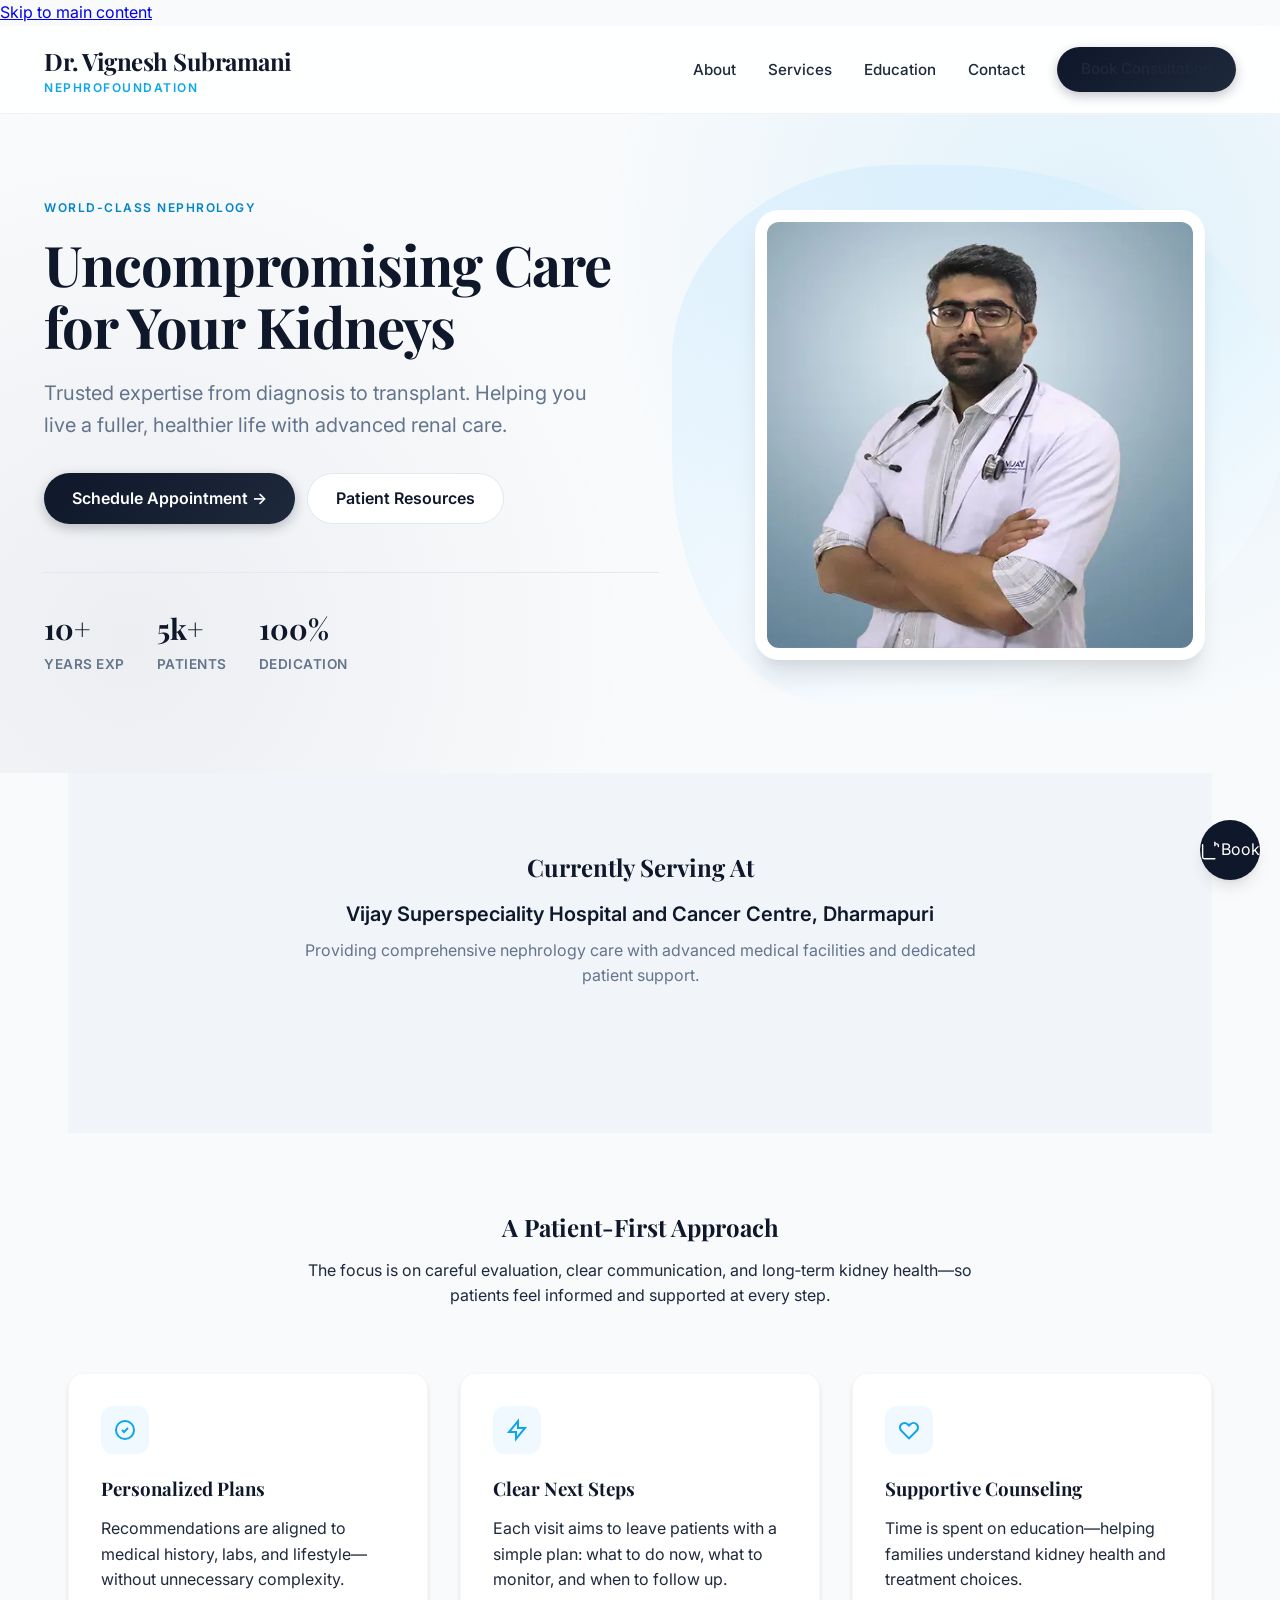
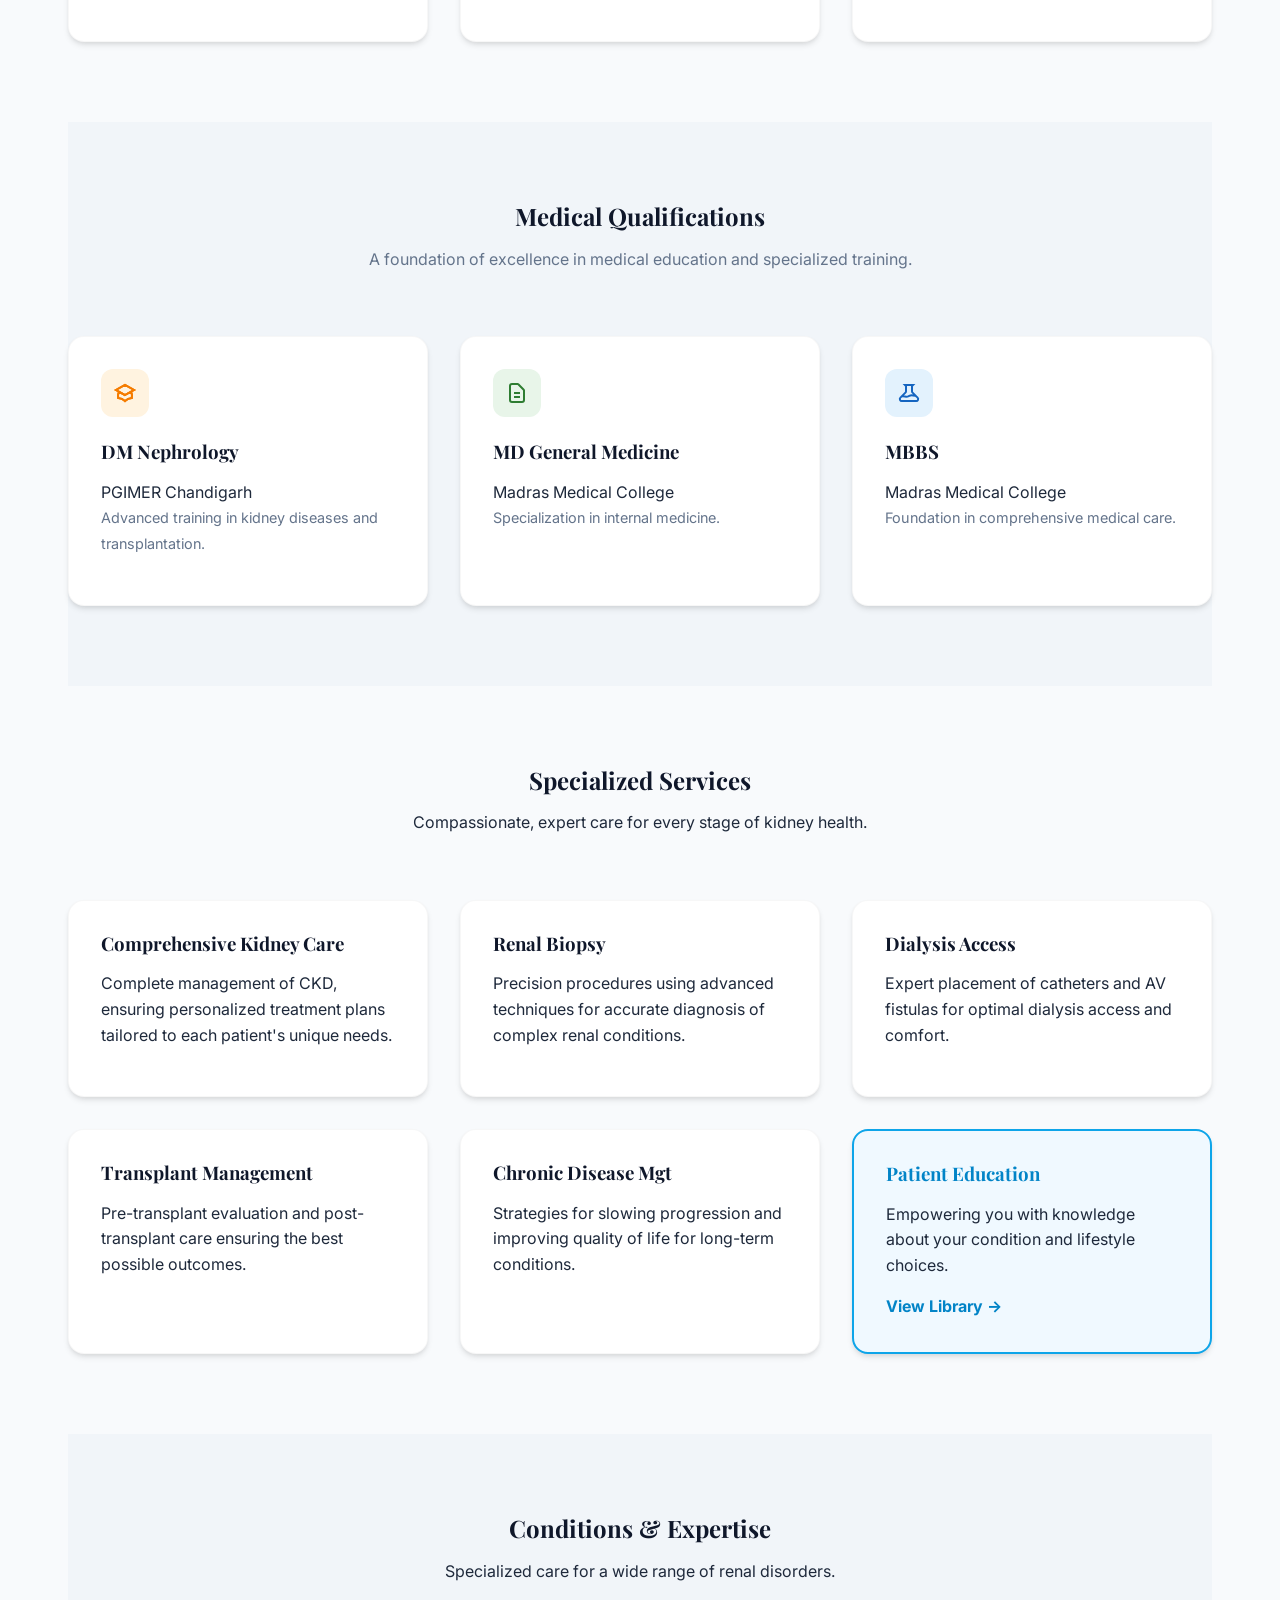
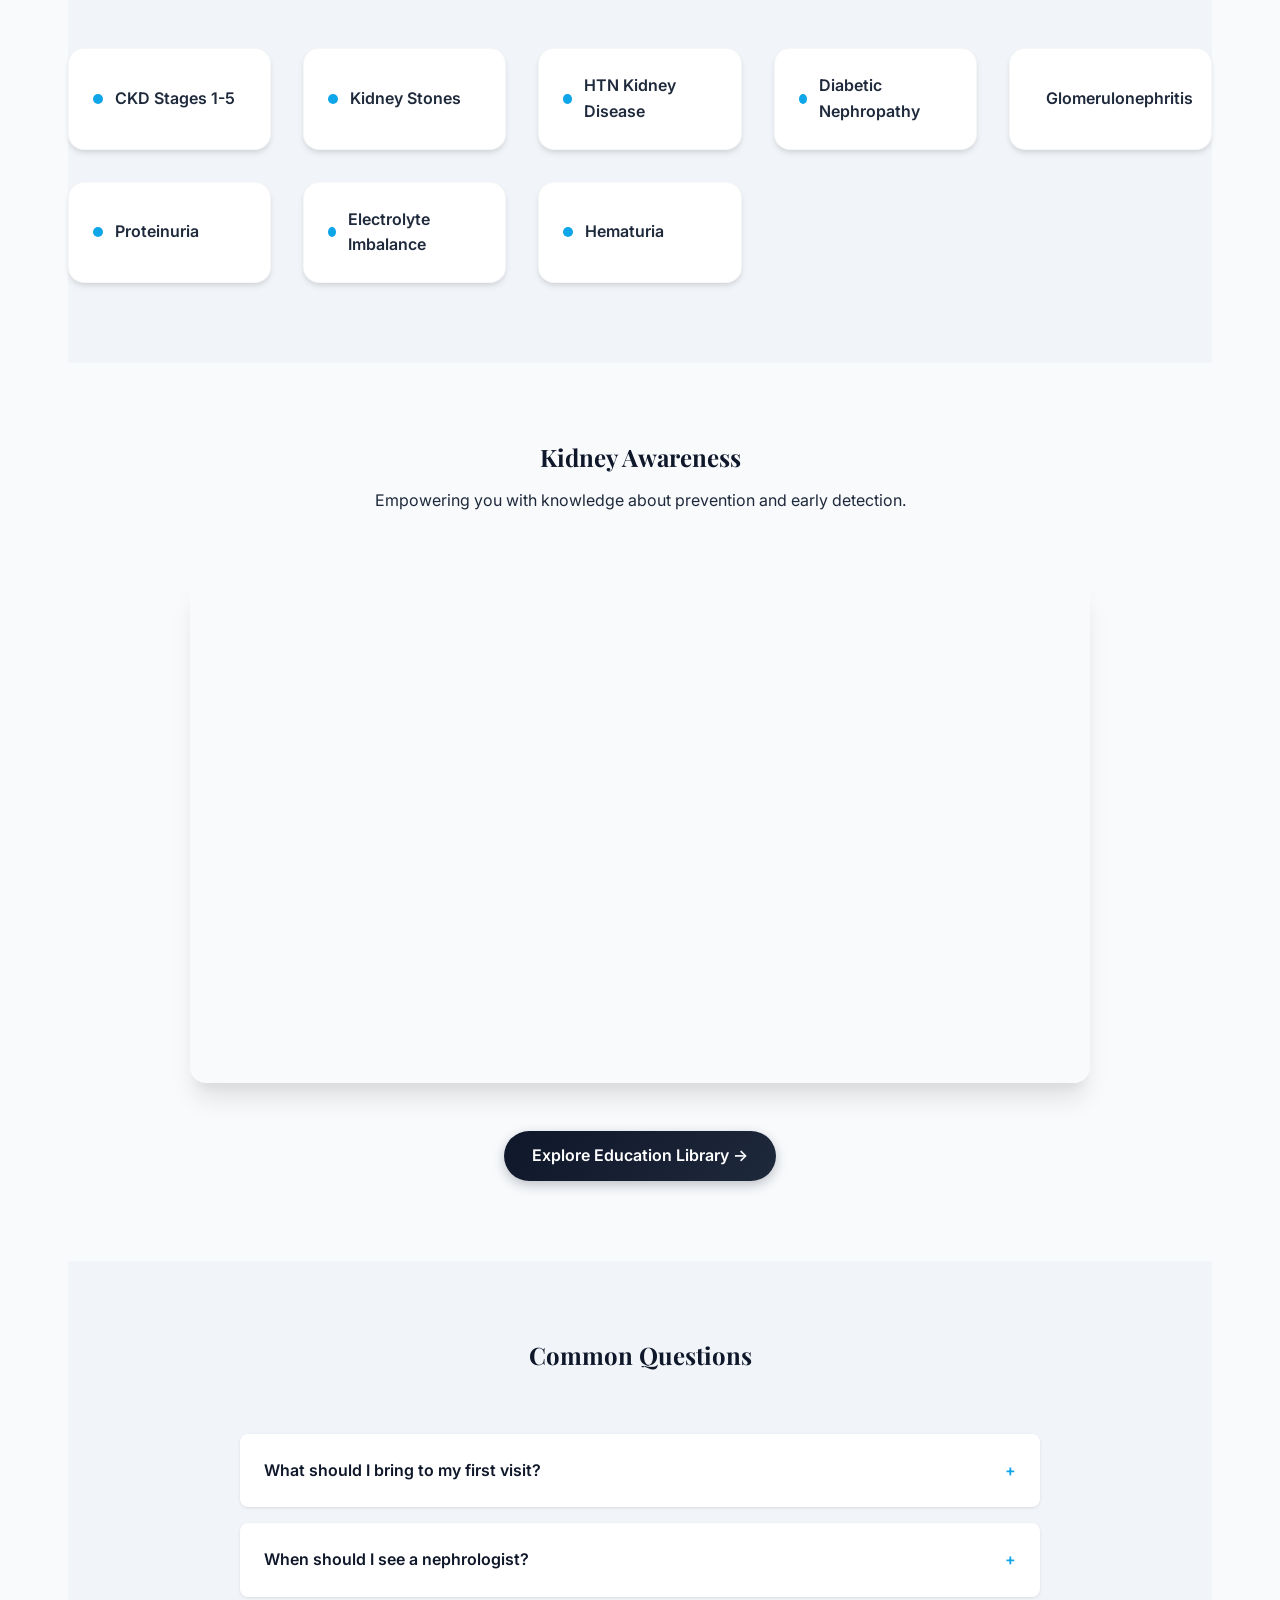
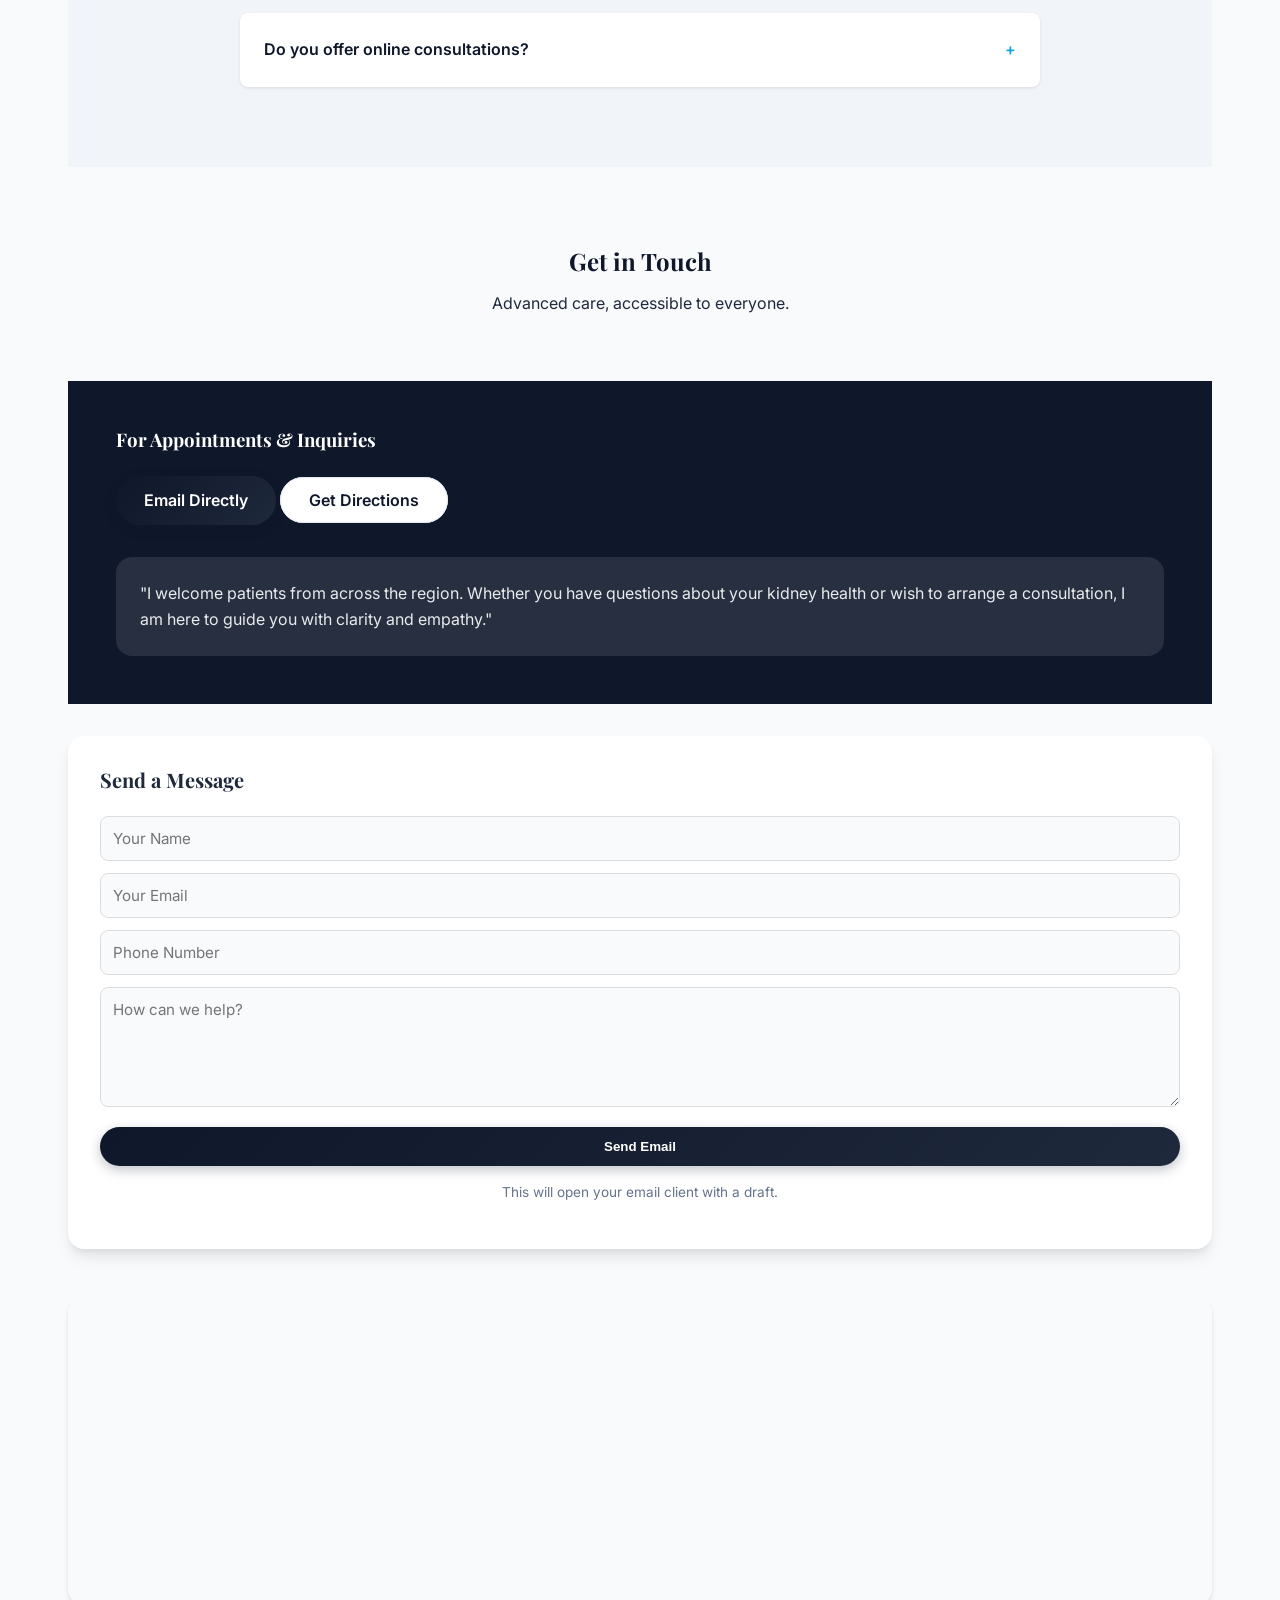
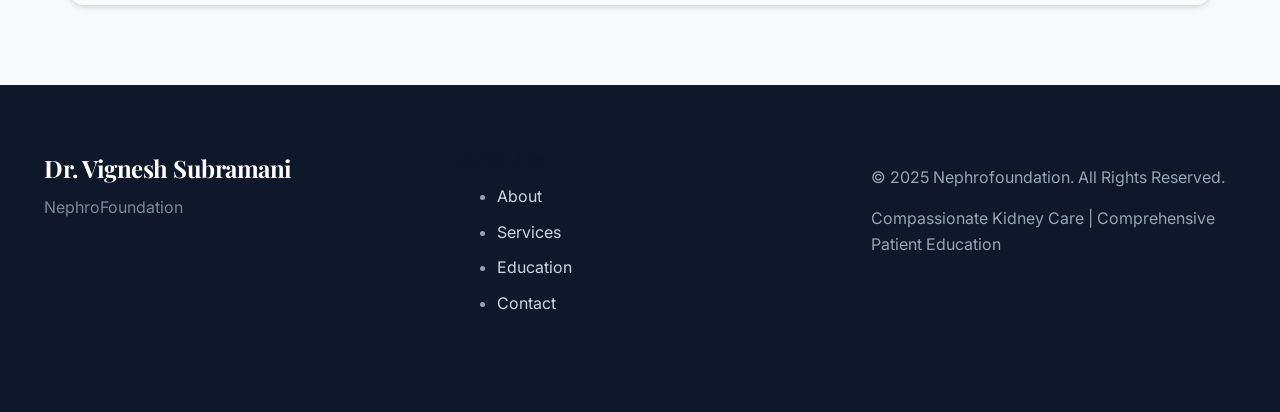
==== commit 82f2e72d: "antigravity first commit" ====
--- a/Index.html
+++ b/Index.html
@@ -1,11 +1,14 @@
 <!DOCTYPE html>
 <html lang="en">
+
 <head>
     <meta charset="UTF-8">
     <meta name="viewport" content="width=device-width, initial-scale=1.0">
     <title>Dr. Vignesh Subramani | Expert Nephrologist Tamil Nadu | Nephrofoundation</title>
-    <meta name="description" content="Dr. Vignesh Subramani - Consultant Nephrologist. Renal transplant care, dialysis, CKD management. Email: drvigneshsnephro@gmail.com">
-    <meta name="keywords" content="nephrologist tamil nadu, kidney doctor tamil nadu, nephrology, dialysis, kidney transplant">
+    <meta name="description"
+        content="Dr. Vignesh Subramani - Consultant Nephrologist. Renal transplant care, dialysis, CKD management. Email: drvigneshsnephro@gmail.com">
+    <meta name="keywords"
+        content="nephrologist tamil nadu, kidney doctor tamil nadu, nephrology, dialysis, kidney transplant">
     <meta name="author" content="Dr. Vignesh Subramani">
     <link rel="canonical" href="https://nephrofoundation.com">
 
@@ -13,162 +16,12 @@
     <link rel="preload" href="images/doctor-image.webp" as="image">
     <link rel="preconnect" href="https://maps.googleapis.com" crossorigin>
     <link rel="preconnect" href="https://fonts.googleapis.com" crossorigin>
-
-    <!-- Small CSS polish: keep original design but improve spacing and touch targets -->
-    <style>
-        :root{
-            --primary:#2c5aa0;
-            --muted:#5d6d7e;
-            --bg1:#f5f7fa;
-            --bg2:#c3cfe2;
-            --content-bg:#ffffff;
-            --accent1:#3498db;
-            --accent2:#2980b9;
-            --text:#2c3e50;
-            --radius:14px;
-        }
-        *{box-sizing:border-box}
-        html,body{height:100%}
-        body{
-            font-family: Georgia, 'Times New Roman', serif;
-            background: linear-gradient(135deg,var(--bg1) 0%,var(--bg2) 100%);
-            color:var(--text);
-            line-height:1.6;
-            -webkit-font-smoothing:antialiased;
-            -moz-osx-font-smoothing:grayscale;
-            -webkit-tap-highlight-color:transparent
-        }
-        .container{max-width:1200px;margin:0 auto;padding:0 20px}
-
-        /* Skip link */
-        .skip-link{position:absolute;top:-40px;left:6px;background:var(--primary);color:#fff;padding:8px;border-radius:6px;z-index:9999}
-        .skip-link:focus{top:6px}
-
-        header{background:rgba(255,255,255,0.98);backdrop-filter:blur(12px);position:sticky;top:0;z-index:1000;border-bottom:3px solid var(--primary);box-shadow:0 4px 20px rgba(0,0,0,0.06)}
-        nav{display:flex;align-items:center;justify-content:space-between;padding:14px 0;gap:12px}
-        .logo{font-size:1.95rem;font-weight:700;color:var(--text);letter-spacing:-0.6px}
-        .logo::after{content:'For your kidneys';display:block;font-size:0.55em;color:var(--primary);opacity:0.9;margin-top:-0.2rem}
-
-        .nav-links{display:flex;gap:22px;align-items:center;list-style:none}
-        .nav-links a{display:inline-flex;align-items:center;justify-content:center;text-decoration:none;color:#34495e;font-weight:500;font-size:0.96rem;padding:10px 6px;border-radius:8px;min-height:44px;min-width:44px}
-        .nav-links a:focus,.nav-links a:hover{color:var(--primary);outline:2px solid transparent}
-        .nav-links a[aria-current="page"]{color:var(--primary);font-weight:600}
-
-        .mobile-menu-toggle{display:none;background:none;border:0;font-size:1.4rem;cursor:pointer}
-
-        /* Hero */
-        .hero{background:linear-gradient(135deg,#2c3e50 0%,#34495e 100%);color:#fff;padding:4.5rem 0;text-align:center;position:relative;overflow:hidden}
-        .hero::before{
-            content:"";
-            position:absolute;
-            inset:-40%;
-            background:
-              radial-gradient(circle at 20% 20%, rgba(52,152,219,0.35) 0%, rgba(52,152,219,0) 55%),
-              radial-gradient(circle at 80% 25%, rgba(41,128,185,0.35) 0%, rgba(41,128,185,0) 60%),
-              radial-gradient(circle at 55% 85%, rgba(255,255,255,0.10) 0%, rgba(255,255,255,0) 58%);
-            filter: blur(10px);
-            transform: translateZ(0);
-            opacity:0.9;
-        }
-        .hero-content{max-width:840px;margin:0 auto;position:relative;z-index:2}
-        .hero h1{font-size:2.9rem;font-weight:300;margin-bottom:0.6rem}
-        .subtitle{font-size:1.25rem;margin-bottom:0.6rem;opacity:0.95}
-        .credentials{font-size:0.98rem;font-style:italic;margin-bottom:1.25rem;opacity:0.9}
-
-        .doctor-image{display:inline-block;margin:1.6rem 0;position:relative}
-        .doctor-image img{width:240px;height:240px;border-radius:50%;object-fit:cover;box-shadow:0 15px 40px rgba(0,0,0,0.14);transition:transform .28s ease,box-shadow .28s ease}
-        .doctor-image:hover img{transform:scale(1.03)}
-
-        .motto{max-width:640px;margin:1rem auto 1.6rem;padding:1.25rem;background:rgba(255,255,255,0.06);border-radius:12px;font-style:italic}
-        .cta-row{display:flex;justify-content:center;gap:12px;flex-wrap:wrap;margin-top:0.5rem}
-        .cta-button,.secondary-button{display:inline-flex;align-items:center;justify-content:center;gap:10px;min-height:46px}
-        .cta-button{background:linear-gradient(45deg,var(--accent1),var(--accent2));color:#fff;padding:12px 22px;border-radius:28px;text-decoration:none;font-weight:600;box-shadow:0 6px 20px rgba(52,152,219,0.28)}
-        .secondary-button{background:rgba(255,255,255,0.12);color:#fff;padding:12px 18px;border-radius:28px;text-decoration:none;font-weight:600;border:1px solid rgba(255,255,255,0.22)}
-        .cta-button:focus,.cta-button:hover,.secondary-button:focus,.secondary-button:hover{transform:translateY(-3px)}
-
-        .chip-row{display:flex;justify-content:center;gap:10px;flex-wrap:wrap;margin:1rem auto 0;max-width:860px}
-        .chip{display:inline-flex;align-items:center;gap:8px;padding:8px 12px;border-radius:999px;background:rgba(255,255,255,0.10);border:1px solid rgba(255,255,255,0.18);font-size:0.92rem;opacity:0.98}
-        .chip svg{width:16px;height:16px;flex:0 0 16px}
-
-        .main-content{background:var(--content-bg);margin:2.5rem 0;border-radius:20px;box-shadow:0 10px 40px rgba(0,0,0,0.08);overflow:hidden}
-        .section{padding:3.2rem}
-        .section h2{text-align:center;font-size:2.05rem;margin-bottom:1.4rem;color:var(--text)}
-        .section h2::after{content:'';display:block;margin:10px auto 0;width:80px;height:3px;background:linear-gradient(45deg,var(--accent1),var(--accent2));border-radius:2px}
-
-        .hospital-info{background:linear-gradient(135deg,#ecf0f1 0%,#d5dbdb 100%);text-align:center;padding:2rem}
-        .hospital-card{background:#fff;padding:1.8rem;border-radius:12px;max-width:720px;margin:0 auto;border-top:4px solid var(--primary);box-shadow:0 8px 25px rgba(0,0,0,0.08)}
-
-        .qual-grid,.services-grid,.conditions-grid{display:grid;grid-template-columns:repeat(auto-fit,minmax(280px,1fr));gap:1.6rem}
-        .qual-card,.service-card{background:#fff;padding:1.6rem;border-radius:12px;box-shadow:0 8px 25px rgba(0,0,0,0.06);transition:transform .28s ease}
-        .qual-card:hover,.service-card:hover{transform:translateY(-6px)}
-
-        .condition-item{background:linear-gradient(135deg,var(--accent1),var(--accent2));color:#fff;padding:1.25rem;border-radius:10px;text-align:center}
-
-        /* Highlights / process */
-        .highlights{background:linear-gradient(135deg,#ffffff 0%,#f6f9ff 100%)}
-        .highlight-grid{display:grid;grid-template-columns:repeat(auto-fit,minmax(240px,1fr));gap:1.2rem;margin-top:1.6rem}
-        .highlight-card{background:#fff;border:1px solid #eef2f6;border-radius:14px;padding:1.25rem;box-shadow:0 10px 24px rgba(0,0,0,0.05)}
-        .highlight-title{display:flex;align-items:center;gap:10px;margin:0 0 0.4rem}
-        .highlight-title svg{width:20px;height:20px;flex:0 0 20px}
-        .highlight-card p{margin:0;color:var(--muted)}
-        .process{margin-top:2rem;display:grid;grid-template-columns:repeat(auto-fit,minmax(260px,1fr));gap:1rem}
-        .step{border-radius:14px;padding:1.25rem;background:linear-gradient(135deg,#ecf4ff 0%,#ffffff 55%);border:1px solid #e7eef8}
-        .step strong{display:block;margin-bottom:0.3rem}
-
-        /* FAQ */
-        .faq{background:linear-gradient(135deg,#f7fbff 0%,#ffffff 100%)}
-        details{background:#fff;border:1px solid #e9eef5;border-radius:12px;padding:14px 16px;box-shadow:0 10px 24px rgba(0,0,0,0.04)}
-        details + details{margin-top:12px}
-        summary{cursor:pointer;font-weight:700;color:#233244;list-style:none}
-        summary::-webkit-details-marker{display:none}
-        summary:after{content:"+";float:right;font-weight:800;color:var(--primary)}
-        details[open] summary:after{content:"–"}
-        details p{margin:0.8rem 0 0;color:var(--muted)}
-
-        .contact{background:linear-gradient(135deg,#2c3e50 0%,#34495e 100%);color:#fff;text-align:center}
-        .contact-card{background:rgba(255,255,255,0.04);padding:2rem;border-radius:16px;max-width:720px;margin:1rem auto}
-        .email-link{display:inline-block;background:linear-gradient(45deg,var(--accent1),var(--accent2));color:#fff;padding:12px 22px;border-radius:28px;text-decoration:none;font-weight:500}
-        .contact-actions{display:flex;gap:10px;justify-content:center;flex-wrap:wrap;margin:0.8rem 0 0.4rem}
-        .contact-actions a,.contact-actions button{border-radius:999px;padding:10px 14px;border:1px solid rgba(255,255,255,0.20);background:rgba(255,255,255,0.10);color:#fff;font-weight:700;cursor:pointer;min-height:44px}
-        .contact-actions a:hover,.contact-actions button:hover{transform:translateY(-2px)}
-        .contact-actions .email-link{background:linear-gradient(45deg,var(--accent1),var(--accent2));border-color:transparent}
-
-        /* Toast */
-        .toast{position:fixed;left:50%;bottom:18px;transform:translateX(-50%);background:rgba(22,32,40,0.92);color:#fff;padding:10px 14px;border-radius:12px;box-shadow:0 16px 35px rgba(0,0,0,0.28);opacity:0;pointer-events:none;transition:opacity .25s ease, transform .25s ease;z-index:99999}
-        .toast.show{opacity:1;transform:translateX(-50%) translateY(-6px)}
-
-        footer{background:#162028;color:#bfc8cc;text-align:center;padding:2rem 0}
-
-        /* Floating CTA */
-        .floating-cta{position:fixed;right:18px;bottom:18px;background:linear-gradient(45deg,var(--accent1),var(--accent2));color:#fff;padding:12px 16px;border-radius:999px;box-shadow:0 12px 30px rgba(0,0,0,0.25);z-index:9999;text-decoration:none;font-weight:600;display:inline-flex;align-items:center;gap:10px}
-        .floating-cta svg{width:20px;height:20px}
-
-        /* Contact form fields */
-        .contact-form{display:grid;gap:12px;grid-template-columns:1fr 1fr;margin-top:1rem}
-        .contact-form .full{grid-column:1/-1}
-        input,textarea{padding:10px;border-radius:8px;border:1px solid #cfd8dc;font-size:0.95rem}
-        textarea{resize:vertical;min-height:120px}
-        .form-note{font-size:0.92rem;opacity:0.9}
-        .submit-btn{background:linear-gradient(45deg,var(--accent1),var(--accent2));color:#fff;padding:10px 16px;border-radius:10px;border:0;font-weight:600}
-
-        /* Responsive */
-        @media(max-width:768px){
-            .mobile-menu-toggle{display:block}
-            .nav-links{display:none;position:absolute;left:0;right:0;top:100%;background:rgba(255,255,255,0.98);flex-direction:column;padding:8px 0;box-shadow:0 6px 24px rgba(0,0,0,0.12)}
-            .nav-links.active{display:flex}
-            .doctor-image img{width:150px;height:150px}
-            .section{padding:2rem}
-            .contact-form{grid-template-columns:1fr}
-            .cta-row{gap:10px}
-            .floating-cta{right:12px;bottom:12px;padding:10px 12px}
-        }
-
-        /* Reduce motion */
-        @media (prefers-reduced-motion: reduce){*{transition:none!important}}
-
-        /* Focus outlines */
-        :focus{outline:2px solid var(--accent1);outline-offset:3px}
-    </style>
+    <link
+        href="https://fonts.googleapis.com/css2?family=Inter:wght@300;400;500;600;700&family=Playfair+Display:ital,wght@0,400;0,600;0,700;1,400&display=swap"
+        rel="stylesheet">
+
+    <!-- Main Stylesheet -->
+    <link rel="stylesheet" href="css/style.css">
 
     <!-- Structured data: LocalBusiness + FAQ -->
     <script type="application/ld+json">
@@ -228,450 +81,451 @@
     </script>
 
 </head>
+
 <body>
     <a href="#main-content" class="skip-link">Skip to main content</a>
 
     <header>
         <nav class="container" role="navigation" aria-label="Main navigation">
-            <div class="logo">Nephrofoundation</div>
-            <button class="mobile-menu-toggle" aria-label="Toggle mobile menu" aria-expanded="false">☰</button>
+            <a href="Index.html" class="brand">
+                <span class="brand-name">Dr. Vignesh Subramani</span>
+                <span class="brand-sub">NephroFoundation</span>
+            </a>
+            <button class="mobile-toggle" aria-label="Toggle menu" aria-expanded="false">
+                <svg viewBox="0 0 24 24" width="28" height="28" stroke="currentColor" stroke-width="2" fill="none">
+                    <path d="M3 12h18M3 6h18M3 18h18" />
+                </svg>
+            </button>
             <ul class="nav-links" role="menubar">
                 <li role="none"><a href="#about" role="menuitem">About</a></li>
                 <li role="none"><a href="#services" role="menuitem">Services</a></li>
-                <li role="none"><a href="#conditions" role="menuitem">Conditions</a></li>
-                <li role="none"><a href="#education" role="menuitem">Education</a></li>
-                <li role="none"><a href="#faq" role="menuitem">FAQ</a></li>
+                <li role="none"><a href="education.html" role="menuitem">Education</a></li>
                 <li role="none"><a href="#contact" role="menuitem">Contact</a></li>
+                <li role="none"><a href="#contact" class="btn-primary" style="padding: 10px 24px;">Book Consultation</a>
+                </li>
             </ul>
         </nav>
     </header>
 
     <main id="main-content">
-        <section class="hero" aria-labelledby="hero-heading">
-            <div class="container hero-content">
-                <h1 id="hero-heading">Dr. Vignesh Subramani</h1>
-                <p class="subtitle">Consultant Nephrologist</p>
-                <p class="credentials">MBBS, MD General Medicine, DM Nephrology (PGIMER Chandigarh)</p>
-
-                <div class="doctor-image" aria-hidden="false">
+        <section class="hero-wrapper" aria-labelledby="hero-heading">
+            <div class="container hero-layout">
+                <div class="hero-text">
+                    <span class="brand-sub"
+                        style="display:inline-block; margin-bottom:1rem;color:var(--accent-dark);">WORLD-CLASS
+                        NEPHROLOGY</span>
+                    <h1 id="hero-heading">Uncompromising Care for Your Kidneys</h1>
+                    <p class="subtitle">Trusted expertise from diagnosis to transplant. Helping you live a fuller,
+                        healthier life with advanced renal care.</p>
+
+                    <div style="display:flex; gap:12px; flex-wrap:wrap; margin-top:2rem;">
+                        <a href="#contact" class="btn-primary">Schedule Appointment &rarr;</a>
+                        <a href="education.html" class="btn-secondary">Patient Resources</a>
+                    </div>
+
+                    <div class="hero-stats">
+                        <div class="stat-item">
+                            <strong>10+</strong>
+                            <span>Years Exp</span>
+                        </div>
+                        <div class="stat-item">
+                            <strong>5k+</strong>
+                            <span>Patients</span>
+                        </div>
+                        <div class="stat-item">
+                            <strong>100%</strong>
+                            <span>Dedication</span>
+                        </div>
+                    </div>
+                </div>
+
+                <div class="hero-image-container">
+                    <div class="hero-image-blob"></div>
                     <picture>
                         <source srcset="images/doctor-image.webp" type="image/webp">
-                        <img src="images/doctor-image.png" alt="Dr. Vignesh Subramani - Nephrologist" loading="lazy" width="240" height="240">
+                        <img src="images/doctor-image.png" alt="Dr. Vignesh Subramani" class="doctor-portrait"
+                            width="450" height="450">
                     </picture>
-                </div>
-
-                <div class="motto">
-                    Your kidney health deserves more than just treatment – Because every kidney deserves expert care, and every patient deserves to be heard.
-                </div>
-
-                <div class="cta-row" role="group" aria-label="Primary actions">
-                    <a href="#contact" class="cta-button">Schedule Consultation</a>
-                    <a href="#services" class="secondary-button">Explore Services</a>
-                    <a href="#education" class="secondary-button">Watch Awareness Talk</a>
-                </div>
-
-                <div class="chip-row" aria-label="Care approach highlights">
-                    <span class="chip">
-                        <svg viewBox="0 0 24 24" fill="none" aria-hidden="true"><path d="M20 6L9 17l-5-5" stroke="#fff" stroke-width="1.8" stroke-linecap="round" stroke-linejoin="round"/></svg>
-                        Clear explanations
-                    </span>
-                    <span class="chip">
-                        <svg viewBox="0 0 24 24" fill="none" aria-hidden="true"><path d="M12 21s-7-4.4-7-11a4 4 0 0 1 7-2 4 4 0 0 1 7 2c0 6.6-7 11-7 11Z" stroke="#fff" stroke-width="1.8" stroke-linecap="round" stroke-linejoin="round"/></svg>
-                        Compassionate care
-                    </span>
-                    <span class="chip">
-                        <svg viewBox="0 0 24 24" fill="none" aria-hidden="true"><path d="M3 12h6l2-4 2 8 2-4h4" stroke="#fff" stroke-width="1.8" stroke-linecap="round" stroke-linejoin="round"/></svg>
-                        Evidence-based plans
-                    </span>
                 </div>
             </div>
         </section>
-        
+
         <div class="container">
             <div class="main-content">
-                <section class="hospital-info" aria-labelledby="hospital-heading">
-                    <div class="hospital-card">
-                        <h3 id="hospital-heading">Currently serving at</h3>
-                        <p><a href="https://vijaysuperspecialityhospital.in" target="_blank" rel="noopener noreferrer"><strong>Vijay Superspeciality Hospital and Cancer Centre, Dharmapuri</strong></a></p>
-                        <p><em>Providing comprehensive nephrology care with advanced medical facilities and dedicated patient support.</em></p>
+                <div class="container">
+                    <div class="main-content">
+                        <section class="section section-alt" aria-labelledby="hospital-heading">
+                            <div class="section-head">
+                                <h2 id="hospital-heading">Currently Serving At</h2>
+                                <a href="https://vijaysuperspecialityhospital.in" target="_blank"
+                                    rel="noopener noreferrer"
+                                    style="font-size:1.25rem; font-weight:600; text-decoration:none; color:var(--primary);">
+                                    Vijay Superspeciality Hospital and Cancer Centre, Dharmapuri
+                                </a>
+                                <p style="margin-top:0.5rem; color:var(--text-muted);"> Providing comprehensive
+                                    nephrology care with advanced medical facilities and dedicated patient support.</p>
+                            </div>
+                        </section>
+
+                        <section class="section highlights" aria-labelledby="highlights-heading">
+                            <div class="section-head">
+                                <h2 id="highlights-heading">A Patient‑First Approach</h2>
+                                <p>The focus is on careful evaluation, clear communication, and long‑term kidney
+                                    health—so patients feel informed and supported at every step.</p>
+                            </div>
+
+                            <div class="card-grid" role="list" aria-label="Key highlights">
+                                <article class="feature-card" role="listitem">
+                                    <div class="card-icon">
+                                        <svg viewBox="0 0 24 24" fill="none" stroke="currentColor" stroke-width="2">
+                                            <path d="M9 12l2 2 4-4m6 2a9 9 0 11-18 0 9 9 0 0118 0z" />
+                                        </svg>
+                                    </div>
+                                    <h3>Personalized Plans</h3>
+                                    <p>Recommendations are aligned to medical history, labs, and lifestyle—without
+                                        unnecessary complexity.</p>
+                                </article>
+
+                                <article class="feature-card" role="listitem">
+                                    <div class="card-icon">
+                                        <svg viewBox="0 0 24 24" fill="none" stroke="currentColor" stroke-width="2">
+                                            <path d="M13 10V3L4 14h7v7l9-11h-7z" />
+                                        </svg>
+                                    </div>
+                                    <h3>Clear Next Steps</h3>
+                                    <p>Each visit aims to leave patients with a simple plan: what to do now, what to
+                                        monitor, and when to follow up.</p>
+                                </article>
+
+                                <article class="feature-card" role="listitem">
+                                    <div class="card-icon">
+                                        <svg viewBox="0 0 24 24" fill="none" stroke="currentColor" stroke-width="2">
+                                            <path
+                                                d="M4.318 6.318a4.5 4.5 0 000 6.364L12 20.364l7.682-7.682a4.5 4.5 0 00-6.364-6.364L12 7.636l-1.318-1.318a4.5 4.5 0 00-6.364 0z" />
+                                        </svg>
+                                    </div>
+                                    <h3>Supportive Counseling</h3>
+                                    <p>Time is spent on education—helping families understand kidney health and
+                                        treatment choices.</p>
+                                </article>
+                            </div>
+                        </section>
+
+                        <section id="about" class="section section-alt" aria-labelledby="qualifications-heading">
+                            <div class="section-head">
+                                <h2 id="qualifications-heading">Medical Qualifications</h2>
+                                <p style="color:var(--text-muted);">A foundation of excellence in medical education and
+                                    specialized training.</p>
+                            </div>
+                            <div class="card-grid">
+                                <article class="feature-card">
+                                    <div class="card-icon" style="background:#fff3e0; color:#f57c00;">
+                                        <svg viewBox="0 0 24 24" fill="none" stroke="currentColor" stroke-width="2">
+                                            <path d="M12 14l9-5-9-5-9 5 9 5z" />
+                                            <path
+                                                d="M12 14l6.16-3.422a12.083 12.083 0 01.665 6.479A11.952 11.952 0 0012 20.055a11.952 11.952 0 00-6.824-2.998 12.078 12.078 0 01.665-6.479L12 14z" />
+                                            <path
+                                                d="M12 14l9-5-9-5-9 5 9 5zm0 0l6.16-3.422a12.083 12.083 0 01.665 6.479A11.952 11.952 0 0012 20.055a11.952 11.952 0 00-6.824-2.998 12.078 12.078 0 01.665-6.479L12 14z" />
+                                        </svg>
+                                    </div>
+                                    <h3>DM Nephrology</h3>
+                                    <p>PGIMER Chandigarh<br><span
+                                            style="font-size:0.9rem; color:var(--text-muted);">Advanced training in
+                                            kidney diseases and transplantation.</span></p>
+                                </article>
+                                <article class="feature-card">
+                                    <div class="card-icon" style="background:#e8f5e9; color:#2e7d32;">
+                                        <svg viewBox="0 0 24 24" fill="none" stroke="currentColor" stroke-width="2">
+                                            <path
+                                                d="M9 12h6m-6 4h6m2 5H7a2 2 0 01-2-2V5a2 2 0 012-2h5.586a1 1 0 01.707.293l5.414 5.414a1 1 0 01.293.707V19a2 2 0 01-2 2z" />
+                                        </svg>
+                                    </div>
+                                    <h3>MD General Medicine</h3>
+                                    <p>Madras Medical College<br><span
+                                            style="font-size:0.9rem; color:var(--text-muted);">Specialization in
+                                            internal medicine.</span></p>
+                                </article>
+                                <article class="feature-card">
+                                    <div class="card-icon" style="background:#e3f2fd; color:#1565c0;">
+                                        <svg viewBox="0 0 24 24" fill="none" stroke="currentColor" stroke-width="2">
+                                            <path
+                                                d="M19.428 15.428a2 2 0 00-1.022-.547l-2.384-.477a6 6 0 00-3.86.517l-.318.158a6 6 0 01-3.86.517L6.05 15.21a2 2 0 00-1.806.547M8 4h8l-1 1v5.172a2 2 0 00.586 1.414l5 5c1.26 1.26.367 3.414-1.415 3.414H4.828c-1.782 0-2.674-2.154-1.414-3.414l5-5A2 2 0 009 10.172V5L8 4z" />
+                                        </svg>
+                                    </div>
+                                    <h3>MBBS</h3>
+                                    <p>Madras Medical College<br><span
+                                            style="font-size:0.9rem; color:var(--text-muted);">Foundation in
+                                            comprehensive medical care.</span></p>
+                                </article>
+                            </div>
+                        </section>
+
+                        <section id="services" class="section" aria-labelledby="services-heading">
+                            <div class="section-head">
+                                <h2 id="services-heading">Specialized Services</h2>
+                                <p>Compassionate, expert care for every stage of kidney health.</p>
+                            </div>
+                            <div class="card-grid">
+                                <article class="feature-card">
+                                    <h3>Comprehensive Kidney Care</h3>
+                                    <p>Complete management of CKD, ensuring personalized treatment plans tailored to
+                                        each patient's unique needs.</p>
+                                </article>
+                                <article class="feature-card">
+                                    <h3>Renal Biopsy</h3>
+                                    <p>Precision procedures using advanced techniques for accurate diagnosis of complex
+                                        renal conditions.</p>
+                                </article>
+                                <article class="feature-card">
+                                    <h3>Dialysis Access</h3>
+                                    <p>Expert placement of catheters and AV fistulas for optimal dialysis access and
+                                        comfort.</p>
+                                </article>
+                                <article class="feature-card">
+                                    <h3>Transplant Management</h3>
+                                    <p>Pre-transplant evaluation and post-transplant care ensuring the best possible
+                                        outcomes.</p>
+                                </article>
+                                <article class="feature-card">
+                                    <h3>Chronic Disease Mgt</h3>
+                                    <p>Strategies for slowing progression and improving quality of life for long-term
+                                        conditions.</p>
+                                </article>
+                                <article class="feature-card"
+                                    style="border: 2px solid var(--accent); background: #f0f9ff;">
+                                    <h3 style="color:var(--accent-dark);">Patient Education</h3>
+                                    <p>Empowering you with knowledge about your condition and lifestyle choices.</p>
+                                    <a href="education.html"
+                                        style="color:var(--accent-dark); font-weight:700; text-decoration:none; margin-top:0.5rem; display:block;">View
+                                        Library &rarr;</a>
+                                </article>
+                            </div>
+                        </section>
+
+                        <section id="conditions" class="section section-alt" aria-labelledby="conditions-heading">
+                            <div class="section-head">
+                                <h2 id="conditions-heading">Conditions & Expertise</h2>
+                                <p>Specialized care for a wide range of renal disorders.</p>
+                            </div>
+                            <div class="card-grid"
+                                style="grid-template-columns: repeat(auto-fill, minmax(200px, 1fr));">
+                                <div class="feature-card"
+                                    style="padding:1.5rem; display:flex; align-items:center; gap:12px;">
+                                    <div style="width:10px; height:10px; background:var(--accent); border-radius:50%;">
+                                    </div>
+                                    <span style="font-weight:600;">CKD Stages 1-5</span>
+                                </div>
+                                <div class="feature-card"
+                                    style="padding:1.5rem; display:flex; align-items:center; gap:12px;">
+                                    <div style="width:10px; height:10px; background:var(--accent); border-radius:50%;">
+                                    </div>
+                                    <span style="font-weight:600;">Kidney Stones</span>
+                                </div>
+                                <div class="feature-card"
+                                    style="padding:1.5rem; display:flex; align-items:center; gap:12px;">
+                                    <div style="width:10px; height:10px; background:var(--accent); border-radius:50%;">
+                                    </div>
+                                    <span style="font-weight:600;">HTN Kidney Disease</span>
+                                </div>
+                                <div class="feature-card"
+                                    style="padding:1.5rem; display:flex; align-items:center; gap:12px;">
+                                    <div style="width:10px; height:10px; background:var(--accent); border-radius:50%;">
+                                    </div>
+                                    <span style="font-weight:600;">Diabetic Nephropathy</span>
+                                </div>
+                                <div class="feature-card"
+                                    style="padding:1.5rem; display:flex; align-items:center; gap:12px;">
+                                    <div style="width:10px; height:10px; background:var(--accent); border-radius:50%;">
+                                    </div>
+                                    <span style="font-weight:600;">Glomerulonephritis</span>
+                                </div>
+                                <div class="feature-card"
+                                    style="padding:1.5rem; display:flex; align-items:center; gap:12px;">
+                                    <div style="width:10px; height:10px; background:var(--accent); border-radius:50%;">
+                                    </div>
+                                    <span style="font-weight:600;">Proteinuria</span>
+                                </div>
+                                <div class="feature-card"
+                                    style="padding:1.5rem; display:flex; align-items:center; gap:12px;">
+                                    <div style="width:10px; height:10px; background:var(--accent); border-radius:50%;">
+                                    </div>
+                                    <span style="font-weight:600;">Electrolyte Imbalance</span>
+                                </div>
+                                <div class="feature-card"
+                                    style="padding:1.5rem; display:flex; align-items:center; gap:12px;">
+                                    <div style="width:10px; height:10px; background:var(--accent); border-radius:50%;">
+                                    </div>
+                                    <span style="font-weight:600;">Hematuria</span>
+                                </div>
+                            </div>
+                        </section>
+
+                        <section id="education" class="section" aria-labelledby="education-heading">
+                            <div class="section-head">
+                                <h2 id="education-heading">Kidney Awareness</h2>
+                                <p>Empowering you with knowledge about prevention and early detection.</p>
+                            </div>
+
+                            <div
+                                style="position:relative; max-width:900px; margin:0 auto; border-radius:var(--radius-md); overflow:hidden; box-shadow:var(--shadow-xl);">
+                                <div style="padding-bottom:56.25%; position:relative;">
+                                    <iframe src="https://app.presentations.ai/view/LCmdVl9OF4"
+                                        title="Kidney Disease Awareness Presentation" allow="autoplay; clipboard-write"
+                                        loading="lazy"
+                                        style="position:absolute; top:0; left:0; width:100%; height:100%; border:none;">
+                                    </iframe>
+                                </div>
+                            </div>
+
+                            <div style="text-align:center; margin-top:3rem;">
+                                <a href="education.html" class="btn-primary">Explore Education Library &rarr;</a>
+                            </div>
+                        </section>
+
+                        <section id="faq" class="section section-alt" aria-labelledby="faq-heading">
+                            <div class="section-head">
+                                <h2 id="faq-heading">Common Questions</h2>
+                            </div>
+                            <div style="max-width:800px; margin:0 auto; display:grid; gap:1rem;">
+                                <details
+                                    style="background:#fff; padding:1.5rem; border-radius:var(--radius-sm); box-shadow:var(--shadow-sm); cursor:pointer;">
+                                    <summary
+                                        style="font-weight:600; color:var(--primary); list-style:none; display:flex; justify-content:space-between; align-items:center;">
+                                        What should I bring to my first visit?
+                                        <span style="color:var(--accent);">+</span>
+                                    </summary>
+                                    <p style="margin-top:1rem; color:var(--text-muted); line-height:1.6;">Please bring
+                                        your current medication list, recent lab reports, imaging results (CT/USG), and
+                                        any discharge summaries. Recent blood pressure and blood sugar readings are also
+                                        very helpful.</p>
+                                </details>
+                                <details
+                                    style="background:#fff; padding:1.5rem; border-radius:var(--radius-sm); box-shadow:var(--shadow-sm); cursor:pointer;">
+                                    <summary
+                                        style="font-weight:600; color:var(--primary); list-style:none; display:flex; justify-content:space-between; align-items:center;">
+                                        When should I see a nephrologist?
+                                        <span style="color:var(--accent);">+</span>
+                                    </summary>
+                                    <p style="margin-top:1rem; color:var(--text-muted); line-height:1.6;">Consider a
+                                        consultation if you have persistent leg swelling, high blood pressure that is
+                                        hard to control, abnormal urine tests (protein/blood), or if your blood tests
+                                        show reduced kidney function (high creatinine).</p>
+                                </details>
+                                <details
+                                    style="background:#fff; padding:1.5rem; border-radius:var(--radius-sm); box-shadow:var(--shadow-sm); cursor:pointer;">
+                                    <summary
+                                        style="font-weight:600; color:var(--primary); list-style:none; display:flex; justify-content:space-between; align-items:center;">
+                                        Do you offer online consultations?
+                                        <span style="color:var(--accent);">+</span>
+                                    </summary>
+                                    <p style="margin-top:1rem; color:var(--text-muted); line-height:1.6;">Initial
+                                        consultations are best done in person for a thorough examination. Follow-ups can
+                                        sometimes be managed remotely depending on the condition.</p>
+                                </details>
+                            </div>
+                        </section>
+
+                        <section id="contact" class="section contact" aria-labelledby="contact-heading">
+                            <div class="section-head">
+                                <h2 id="contact-heading">Get in Touch</h2>
+                                <p>Advanced care, accessible to everyone.</p>
+                            </div>
+                            <div class="contact-card">
+                                <div style="display:grid; grid-template-columns: 1fr; gap:2rem;">
+
+                                    <div class="contact-info">
+                                        <h3 style="margin-bottom:1.5rem;">For Appointments & Inquiries</h3>
+                                        <div class="contact-actions" role="group" aria-label="Contact shortcuts">
+                                            <a class="btn-primary"
+                                                href="mailto:drvigneshsnephro@gmail.com?subject=Consultation%20Request">Email
+                                                Directly</a>
+                                            <a class="btn-secondary" href="https://goo.gl/maps/VijaySuperSpeciality"
+                                                target="_blank">Get Directions</a>
+                                        </div>
+                                        <div class="contact-note"
+                                            style="margin-top:2rem; padding:1.5rem; background:rgba(255,255,255,0.1); border-radius:var(--radius-md);">
+                                            <p style="color:rgba(255,255,255,0.9); margin:0;">"I welcome patients from
+                                                across the region. Whether you have questions about your kidney health
+                                                or wish to arrange a consultation, I am here to guide you with clarity
+                                                and empathy."</p>
+                                        </div>
+                                    </div>
+
+                                    <form id="contactForm" onsubmit="return handleContactSubmit(event)"
+                                        aria-label="Contact form" class="contact-form"
+                                        style="background:white; padding:2rem; border-radius:var(--radius-md); box-shadow:var(--shadow-lg);">
+                                        <h3 style="color:var(--text); margin-bottom:1.5rem; font-size:1.25rem;">Send a
+                                            Message</h3>
+                                        <input type="text" id="name" name="name" placeholder="Your Name" required
+                                            aria-label="Your name"
+                                            style="width:100%; padding:12px; margin-bottom:12px; border:1px solid #ddd; border-radius:var(--radius-sm);">
+                                        <input type="email" id="email" name="email" placeholder="Your Email" required
+                                            aria-label="Your email"
+                                            style="width:100%; padding:12px; margin-bottom:12px; border:1px solid #ddd; border-radius:var(--radius-sm);">
+                                        <input type="text" id="phone" name="phone" placeholder="Phone Number"
+                                            aria-label="Phone"
+                                            style="width:100%; padding:12px; margin-bottom:12px; border:1px solid #ddd; border-radius:var(--radius-sm);">
+                                        <textarea id="message" name="message" placeholder="How can we help?" required
+                                            aria-label="Message"
+                                            style="width:100%; padding:12px; margin-bottom:12px; border:1px solid #ddd; border-radius:var(--radius-sm); min-height:120px;"></textarea>
+                                        <button type="submit" class="btn-primary"
+                                            style="width:100%; justify-content:center;">Send Email</button>
+                                        <p class="form-note"
+                                            style="margin-top:1rem; font-size:0.85rem; color:var(--text-muted); text-align:center;">
+                                            This will open your email client with a draft.</p>
+                                    </form>
+                                </div>
+
+                                <!-- Embedded Google Map -->
+                                <div
+                                    style="margin-top:3rem; border-radius:var(--radius-md); overflow:hidden; box-shadow:var(--shadow-md);">
+                                    <iframe title="Vijay Superspeciality Hospital location"
+                                        src="https://www.google.com/maps/embed?pb=!1m18!1m12!1m3!1d3899.64489744866!2d78.18271147505342!3d12.20454833123094!2m3!1f0!2f0!3f0!3m2!1i1024!2i768!4f13.1!3m3!1m2!1s0x3bac3df54d2813d9%3A0xef1b08a2db2b8f50!2sVijay%20Super%20Speciality%20Hospital%20%26%20Cancer%20Centre!5e0!3m2!1sen!2sin!4v1754651076303!5m2!1sen!2sin"
+                                        width="100%" height="300" style="border:0;" allowfullscreen=""
+                                        loading="lazy"></iframe>
+                                </div>
+
+                            </div>
+                        </section>
+
                     </div>
-                </section>
-
-                <section class="section highlights" aria-labelledby="highlights-heading">
-                    <h2 id="highlights-heading">A Patient‑First Approach</h2>
-                    <p style="text-align:center;max-width:860px;margin:0 auto;color:var(--muted)">
-                        The focus is on careful evaluation, clear communication, and long‑term kidney health—so patients feel informed and supported at every step.
-                    </p>
-
-                    <div class="highlight-grid" role="list" aria-label="Key highlights">
-                        <article class="highlight-card" role="listitem">
-                            <h3 class="highlight-title">
-                                <svg viewBox="0 0 24 24" fill="none" aria-hidden="true"><path d="M4 19V5a2 2 0 0 1 2-2h9l5 5v11a2 2 0 0 1-2 2H6a2 2 0 0 1-2-2Z" stroke="#2c5aa0" stroke-width="1.7"/><path d="M9 13h6M9 17h6M9 9h3" stroke="#2c5aa0" stroke-width="1.7" stroke-linecap="round"/></svg>
-                                Personalized plans
-                            </h3>
-                            <p>Recommendations are aligned to medical history, labs, and lifestyle—without unnecessary complexity.</p>
-                        </article>
-                        <article class="highlight-card" role="listitem">
-                            <h3 class="highlight-title">
-                                <svg viewBox="0 0 24 24" fill="none" aria-hidden="true"><path d="M12 2v6" stroke="#2c5aa0" stroke-width="1.7" stroke-linecap="round"/><path d="M12 16v6" stroke="#2c5aa0" stroke-width="1.7" stroke-linecap="round"/><path d="M4 12h6" stroke="#2c5aa0" stroke-width="1.7" stroke-linecap="round"/><path d="M14 12h6" stroke="#2c5aa0" stroke-width="1.7" stroke-linecap="round"/><path d="M7.5 7.5l3 3" stroke="#2c5aa0" stroke-width="1.7" stroke-linecap="round"/><path d="M13.5 13.5l3 3" stroke="#2c5aa0" stroke-width="1.7" stroke-linecap="round"/><path d="M16.5 7.5l-3 3" stroke="#2c5aa0" stroke-width="1.7" stroke-linecap="round"/><path d="M10.5 13.5l-3 3" stroke="#2c5aa0" stroke-width="1.7" stroke-linecap="round"/></svg>
-                                Clear next steps
-                            </h3>
-                            <p>Each visit aims to leave patients with a simple plan: what to do now, what to monitor, and when to follow up.</p>
-                        </article>
-                        <article class="highlight-card" role="listitem">
-                            <h3 class="highlight-title">
-                                <svg viewBox="0 0 24 24" fill="none" aria-hidden="true"><path d="M12 21s-7-4.4-7-11a4 4 0 0 1 7-2 4 4 0 0 1 7 2c0 6.6-7 11-7 11Z" stroke="#2c5aa0" stroke-width="1.7" stroke-linecap="round" stroke-linejoin="round"/></svg>
-                                Supportive counseling
-                            </h3>
-                            <p>Time is spent on education—helping families understand kidney health and treatment choices.</p>
-                        </article>
-                    </div>
-
-                    <div class="process" aria-label="What to expect">
-                        <div class="step">
-                            <strong>1) Listen & Review</strong>
-                            Past records, symptoms, medications, and risk factors are reviewed carefully.
-                        </div>
-                        <div class="step">
-                            <strong>2) Explain & Decide</strong>
-                            Options are discussed in plain language, including benefits, risks, and practical steps.
-                        </div>
-                        <div class="step">
-                            <strong>3) Follow‑up Plan</strong>
-                            A clear monitoring and follow‑up schedule helps maintain stability and prevent complications.
-                        </div>
-                    </div>
-                </section>
-
-                <section id="about" class="section qualifications" aria-labelledby="qualifications-heading">
-                    <h2 id="qualifications-heading">Medical Qualifications</h2>
-                    <div class="qual-grid">
-                        <article class="qual-card">
-                            <h3>Bachelor of Medicine & Surgery</h3>
-                            <p>MBBS from Madras Medical College, Chennai<br>Foundation in comprehensive medical care</p>
-                        </article>
-                        <article class="qual-card">
-                            <h3>Master of Medicine</h3>
-                            <p>MD in General Medicine from Madras Medical College<br>Specialization in internal medicine</p>
-                        </article>
-                        <article class="qual-card">
-                            <h3>Doctorate in Nephrology</h3>
-                            <p>DM in Nephrology from PGIMER Chandigarh<br>Advanced training in kidney diseases and transplantation</p>
-                        </article>
-                    </div>
-                </section>
-
-                <section id="services" class="section services" aria-labelledby="services-heading">
-                    <h2 id="services-heading">Specialized Medical Services</h2>
-                    <div class="services-grid">
-                        <article class="service-card">
-                            <h3>Comprehensive Kidney Care</h3>
-                            <p>Complete evaluation and management of all kidney-related conditions with personalized treatment plans tailored to each patient's unique needs.</p>
-                        </article>
-                        <article class="service-card">
-                            <h3>Renal Biopsy</h3>
-                            <p>Precision kidney biopsy procedures using advanced techniques for accurate diagnosis of complex renal conditions.</p>
-                        </article>
-                        <article class="service-card">
-                            <h3>Dialysis Access Procedures</h3>
-                            <p>Expert placement of permanent catheters and creation of arteriovenous fistulas for optimal dialysis access and patient comfort.</p>
-                        </article>
-                        <article class="service-card">
-                            <h3>Transplant Management</h3>
-                            <p>Comprehensive pre-transplant evaluation and post-transplant care ensuring the best possible outcomes for kidney transplant patients.</p>
-                        </article>
-                        <article class="service-card">
-                            <h3>Chronic Disease Management</h3>
-                            <p>Long-term care strategies for chronic kidney conditions, focusing on slowing progression and improving quality of life.</p>
-                        </article>
-                        <article class="service-card">
-                            <h3>Patient Education & Counseling</h3>
-                            <p>Detailed explanations of kidney conditions, treatment options, and lifestyle modifications to empower informed healthcare decisions.</p>
-                        </article>
-                    </div>
-                </section>
-
-                <section id="conditions" class="section" aria-labelledby="conditions-heading">
-                    <h2 id="conditions-heading">Kidney Conditions & Expertise</h2>
-                    <div class="conditions-grid" role="list">
-                        <div class="condition-item" role="listitem">Chronic Kidney Disease</div>
-                        <div class="condition-item" role="listitem">Acute Kidney Injury</div>
-                        <div class="condition-item" role="listitem">Diabetic Nephropathy</div>
-                        <div class="condition-item" role="listitem">Hypertensive Kidney Disease</div>
-                        <div class="condition-item" role="listitem">Glomerulonephritis</div>
-                        <div class="condition-item" role="listitem">Polycystic Kidney Disease</div>
-                        <div class="condition-item" role="listitem">Nephrotic Syndrome</div>
-                        <div class="condition-item" role="listitem">Nephritic Syndrome</div>
-                        <div class="condition-item" role="listitem">Kidney Stone Disease</div>
-                        <div class="condition-item" role="listitem">Dialysis Care</div>
-                        <div class="condition-item" role="listitem">Transplant Care</div>
-                        <div class="condition-item" role="listitem">Electrolyte Disorders</div>
-                        <div class="condition-item" role="listitem">Proteinuria & Hematuria</div>
-                        <div class="condition-item" role="listitem">Urinary Tract Infections</div>
-                        <div class="condition-item" role="listitem">Acid-Base Disorders</div>
-                    </div>
-                </section>
-
-	                <section id="education" class="section" aria-labelledby="education-heading">
-	  <h2 id="education-heading">Kidney Disease Awareness – Public Education</h2>
-
-  <p style="text-align:center;max-width:800px;margin:0 auto 1.5rem;color:#5d6d7e;">
-    This visual presentation is designed for public awareness and patient empowerment.
-    It focuses on early detection, prevention, and asking the right questions —
-    not on clinical branding or patient recruitment.
-  </p>
-
-  <div style="
-      width:100%;
-      max-width:900px;
-      aspect-ratio:16/9;
-      margin:auto;
-      border:2px solid #dee1e5;
-      border-radius:12px;
-      overflow:hidden;
-      box-shadow:0 10px 30px rgba(0,0,0,0.08);
-  ">
-    <iframe
-      src="https://app.presentations.ai/view/LCmdVl9OF4"
-      title="Kidney Disease Awareness Presentation"
-      allow="autoplay; clipboard-write"
-      loading="lazy"
-      referrerpolicy="no-referrer"
-      style="width:100%;height:100%;border:none;"
-    ></iframe>
-  </div>
-	</section>
-
-                    <section id="faq" class="section faq" aria-labelledby="faq-heading">
-                        <h2 id="faq-heading">Frequently Asked Questions</h2>
-                        <div style="max-width:900px;margin:0 auto;text-align:left">
-                            <details>
-                                <summary>What should be brought to the first visit?</summary>
-                                <p>Carry a current medication list, recent lab reports, imaging (if available), and any previous discharge summaries. For diabetes or high blood pressure, bringing recent readings can be helpful.</p>
-                            </details>
-                            <details>
-                                <summary>When should a nephrologist be consulted?</summary>
-                                <p>Consider a consultation for persistent swelling, uncontrolled blood pressure, abnormal urine reports, reduced kidney function in labs, or kidney‑related symptoms advised by a physician. This page is educational and does not replace medical advice.</p>
-                            </details>
-                            <details>
-                                <summary>Is education and counseling part of the care?</summary>
-                                <p>Yes. Time is spent explaining the condition and the plan clearly so that patients and families can make informed decisions.</p>
-                            </details>
-                            <details>
-                                <summary>Does the site store form submissions?</summary>
-                                <p>No. Submitting the form opens a draft email in the device’s mail app. No messages are stored on the site.</p>
-                            </details>
-                        </div>
-                    </section>
-
-                <section id="contact" class="section contact" aria-labelledby="contact-heading">
-                    <h2 id="contact-heading">Get in Touch</h2>
-                    <div class="contact-card">
-                        <h3>📧 For Consultations & Inquiries</h3>
-                        <div class="contact-actions" role="group" aria-label="Contact shortcuts">
-                            <a class="email-link" href="mailto:drvigneshsnephro@gmail.com?subject=Consultation%20Request">Email Directly</a>
-                            <button type="button" id="copyEmailBtn" aria-label="Copy email address">Copy Email</button>
-                            <a href="https://www.google.com/maps/search/?api=1&query=Vijay%20Super%20Speciality%20Hospital%20%26%20Cancer%20Centre%20Dharmapuri" target="_blank" rel="noopener noreferrer" aria-label="Open directions in Google Maps">Directions</a>
-                        </div>
-
-                        <!-- Simple JS-powered form that opens the user's mail client with prefilled content. No backend required. -->
-                        <form id="contactForm" onsubmit="return handleContactSubmit(event)" aria-label="Contact form">
-                            <div class="contact-form">
-                                <input type="text" id="name" name="name" placeholder="Your full name" required aria-label="Your name">
-                                <input type="email" id="email" name="email" placeholder="Your email" required aria-label="Your email">
-                                <input type="text" id="phone" name="phone" placeholder="Phone (optional)" aria-label="Phone">
-                                <input type="text" id="subject" name="subject" placeholder="Reason for contact" required aria-label="Subject">
-                                <textarea id="message" name="message" class="full" placeholder="Describe your concern or inquiry" required aria-label="Message"></textarea>
-                                <div class="full">
-                                    <p class="form-note">By submitting this form your mail client will open with a draft email. No data is stored on this site. For better privacy send a direct email to drvigneshsnephro@gmail.com.</p>
-                                </div>
-                                <div class="full" style="text-align:center;margin-top:6px">
-                                    <button type="submit" class="submit-btn">Send Email</button>
-                                </div>
-                            </div>
-                        </form>
-
-                        <div class="contact-note" style="margin-top:1rem;color:rgba(255,255,255,0.9)">
-                            <p>I welcome patients from across the region and am dedicated to delivering accessible, compassionate kidney care. Whether you have questions about your kidney health or wish to arrange a consultation, I am here to guide you with clarity, empathy, and expertise.</p>
-                        </div>
-
-                        <!-- Embedded Google Map (replace the src with your clinic's place/embed link) -->
-                        <div style="margin-top:1rem">
-                            <iframe title="Vijay Superspeciality Hospital location" src="https://www.google.com/maps/embed?pb=!1m18!1m12!1m3!1d3899.64489744866!2d78.18271147505342!3d12.20454833123094!2m3!1f0!2f0!3f0!3m2!1i1024!2i768!4f13.1!3m3!1m2!1s0x3bac3df54d2813d9%3A0xef1b08a2db2b8f50!2sVijay%20Super%20Speciality%20Hospital%20%26%20Cancer%20Centre!5e0!3m2!1sen!2sin!4v1754651076303!5m2!1sen!2sin" width="100%" height="260" style="border:0;border-radius:12px;margin-top:12px" allowfullscreen="" loading="lazy"></iframe>
-                        </div>
-
-                    </div>
-                </section>
-
+                </div>
+    </main>
+
+    <footer role="contentinfo">
+        <div class="container footer-grid">
+            <div class="footer-brand">
+                <span class="brand-name" style="font-size:1.5rem; color:white;">Dr. Vignesh Subramani</span>
+                <p style="margin-top:0.5rem; opacity:0.8;">NephroFoundation</p>
+            </div>
+            <div class="footer-links">
+                <h4>Quick Links</h4>
+                <ul>
+                    <li><a href="#about">About</a></li>
+                    <li><a href="#services">Services</a></li>
+                    <li><a href="education.html">Education</a></li>
+                    <li><a href="#contact">Contact</a></li>
+                </ul>
+            </div>
+            <div class="footer-legal">
+                <p>&copy; 2025 Nephrofoundation. All Rights Reserved.</p>
+                <p>Compassionate Kidney Care | Comprehensive Patient Education</p>
             </div>
         </div>
-    </main>
-
-    <footer role="contentinfo">
-        <div class="container">
-            <p>&copy; 2025 Nephrofoundation. All Rights Reserved</p>
-            <p>Compassionate Kidney Care | Comprehensive Patient Education | Advanced Nephrology Services</p>
-        </div>
-    </footer>
-
-    <!-- Floating CTA for immediate contact -->
-    <a href="#contact" class="floating-cta" aria-label="Book consultation">
-        <svg viewBox="0 0 24 24" fill="none" aria-hidden="true"><path d="M21 8V7a2 2 0 0 0-2-2h-1" stroke="#fff" stroke-width="1.6" stroke-linecap="round" stroke-linejoin="round"/><path d="M3 6v14a2 2 0 0 0 2 2h12" stroke="#fff" stroke-width="1.6" stroke-linecap="round" stroke-linejoin="round"/><path d="M17 3v4" stroke="#fff" stroke-width="1.6" stroke-linecap="round" stroke-linejoin="round"/></svg>
-        Book
-    </a>
-
-    <!-- Minimal, deferred JS: non-blocking, accessible, and small. -->
-    <script defer>
-    (function(){
-        const EMAIL = 'drvigneshsnephro@gmail.com';
-
-        // Mobile menu
-        const toggle = document.querySelector('.mobile-menu-toggle');
-        const navLinks = document.querySelector('.nav-links');
-        if(toggle && navLinks){
-            toggle.addEventListener('click', function(){
-                const isActive = navLinks.classList.toggle('active');
-                this.setAttribute('aria-expanded', isActive);
-            });
-            // close on link click
-            navLinks.querySelectorAll('a').forEach(a=>a.addEventListener('click', ()=>{
-                navLinks.classList.remove('active');
-                toggle.setAttribute('aria-expanded','false');
-            }));
-        }
-
-        // Set aria-current for links that match current hash or path
-        function setAriaCurrent(){
-            const links = document.querySelectorAll('.nav-links a');
-            links.forEach(link => {
-                try{
-                    const href = link.getAttribute('href');
-                    if(href && (href === window.location.hash || (href !== '#' && window.location.pathname.endsWith(href)))){
-                        link.setAttribute('aria-current','page');
-                    } else {
-                        link.removeAttribute('aria-current');
-                    }
-                }catch(e){}
-            });
-        }
-        setAriaCurrent();
-        window.addEventListener('hashchange', setAriaCurrent);
-
-        // Scrollspy: keep nav state updated as the user scrolls.
-        const sectionIds = ['about','services','conditions','education','faq','contact'];
-        const sections = sectionIds.map(id => document.getElementById(id)).filter(Boolean);
-        const byId = new Map(sectionIds.map(id => [id, document.querySelector('.nav-links a[href="#'+id+'"]')]));
-        if('IntersectionObserver' in window && sections.length){
-            const spy = new IntersectionObserver((entries)=>{
-                // pick the most visible intersecting section
-                const visible = entries
-                    .filter(e=>e.isIntersecting)
-                    .sort((a,b)=>b.intersectionRatio - a.intersectionRatio)[0];
-                if(!visible || !visible.target || !visible.target.id) return;
-                byId.forEach((link, id) => {
-                    if(!link) return;
-                    if(id === visible.target.id) link.setAttribute('aria-current','page');
-                    else link.removeAttribute('aria-current');
-                });
-            },{threshold:[0.12,0.25,0.5,0.75],rootMargin:'-20% 0px -65% 0px'});
-            sections.forEach(s=>spy.observe(s));
-        }
-
-        // Toast utility
-        let toastEl = document.querySelector('.toast');
-        if(!toastEl){
-            toastEl = document.createElement('div');
-            toastEl.className = 'toast';
-            toastEl.setAttribute('role','status');
-            toastEl.setAttribute('aria-live','polite');
-            document.body.appendChild(toastEl);
-        }
-        let toastTimer = null;
-        function showToast(text){
-            toastEl.textContent = text;
-            toastEl.classList.add('show');
-            clearTimeout(toastTimer);
-            toastTimer = setTimeout(()=>toastEl.classList.remove('show'), 2400);
-        }
-
-        // Copy email shortcut
-        const copyEmailBtn = document.getElementById('copyEmailBtn');
-        if(copyEmailBtn){
-            copyEmailBtn.addEventListener('click', async ()=>{
-                try{
-                    await navigator.clipboard.writeText(EMAIL);
-                    showToast('Email copied to clipboard');
-                }catch(e){
-                    // Fallback for older browsers
-                    const ta = document.createElement('textarea');
-                    ta.value = EMAIL;
-                    ta.setAttribute('readonly','');
-                    ta.style.position = 'absolute';
-                    ta.style.left = '-9999px';
-                    document.body.appendChild(ta);
-                    ta.select();
-                    try{ document.execCommand('copy'); showToast('Email copied'); }
-                    catch(err){ showToast('Copy not supported'); }
-                    document.body.removeChild(ta);
-                }
-            });
-        }
-
-        // Simple contact form handler: open default mail client with prefilled values
-        window.handleContactSubmit = function(e){
-            e.preventDefault();
-            const name = encodeURIComponent(document.getElementById('name').value.trim());
-            const subject = encodeURIComponent(document.getElementById('subject').value.trim());
-            const email = encodeURIComponent(document.getElementById('email').value.trim());
-            const phone = encodeURIComponent(document.getElementById('phone').value.trim());
-            const message = encodeURIComponent(document.getElementById('message').value.trim());
-
-            const bodyLines = [
-                'Name: '+name,
-                'Email: '+email,
-                phone ? ('Phone: '+phone) : '',
-                '',
-                'Message:',
-                message
-            ].filter(Boolean).join('%0D%0A');
-
-            const mailto = 'mailto:'+EMAIL
-                         + '?subject=' + subject
-                         + '&body=' + bodyLines;
-
-            // open mail client
-            window.location.href = mailto;
-            return false;
-        };
-
-        // Simple image error handling
-        document.querySelectorAll('img').forEach(img=>{
-            img.addEventListener('error', function(){
-                this.style.display = 'none';
-                this.setAttribute('alt','Image not available');
-            });
-        });
-
-        // Add subtle reduce-motion friendly intersection observer for cards
-        if('IntersectionObserver' in window){
-            const obs = new IntersectionObserver((entries)=>{
-                entries.forEach(ent=>{
-                    if(ent.isIntersecting){
-                        ent.target.style.opacity='1';
-                        ent.target.style.transform='translateY(0)';
-                        obs.unobserve(ent.target);
-                    }
-                });
-            },{threshold:0.12,rootMargin:'0px 0px -30px 0px'});
-            document.querySelectorAll('.qual-card,.service-card,.condition-item').forEach((el)=>{
-                el.style.opacity='0';
-                el.style.transform='translateY(10px)';
-                el.style.transition='opacity .6s ease, transform .6s ease';
-                obs.observe(el);
-            });
-        }
-
-    })();
-    </script>
+        <!-- Floating CTA for immediate contact -->
+        <a href="#contact" class="floating-cta" aria-label="Book consultation">
+            <svg viewBox="0 0 24 24" fill="none" aria-hidden="true">
+                <path d="M21 8V7a2 2 0 0 0-2-2h-1" stroke="#fff" stroke-width="1.6" stroke-linecap="round"
+                    stroke-linejoin="round" />
+                <path d="M3 6v14a2 2 0 0 0 2 2h12" stroke="#fff" stroke-width="1.6" stroke-linecap="round"
+                    stroke-linejoin="round" />
+                <path d="M17 3v4" stroke="#fff" stroke-width="1.6" stroke-linecap="round" stroke-linejoin="round" />
+            </svg>
+            Book
+        </a>
+
+        <!-- Main Script (Deferred) -->
+        <script src="js/main.js" defer></script>
 </body>
-</html>
+
+</html>
--- a/css/style.css
+++ b/css/style.css
@@ -0,0 +1,554 @@
+:root {
+    /* Premium Palette */
+    --primary: #0f172a;
+    /* Deep Midnight Blue */
+    --primary-light: #334155;
+    --accent: #0ea5e9;
+    /* Modern Sky Blue/Teal */
+    --accent-dark: #0284c7;
+    --gold: #d4af37;
+    /* Subtle Gold for luxury touches */
+
+    --bg-body: #f8fafc;
+    /* Soft Slate White */
+    --bg-surface: #ffffff;
+    --text-main: #1e293b;
+    --text-muted: #64748b;
+
+    /* Layout */
+    --radius-sm: 8px;
+    --radius-md: 16px;
+    --radius-lg: 24px;
+    --radius-full: 9999px;
+
+    /* Effects */
+    --shadow-sm: 0 1px 3px rgba(0, 0, 0, 0.1);
+    --shadow-md: 0 4px 6px -1px rgba(0, 0, 0, 0.1), 0 2px 4px -1px rgba(0, 0, 0, 0.06);
+    --shadow-lg: 0 10px 15px -3px rgba(0, 0, 0, 0.1), 0 4px 6px -2px rgba(0, 0, 0, 0.05);
+    --shadow-xl: 0 20px 25px -5px rgba(0, 0, 0, 0.1), 0 10px 10px -5px rgba(0, 0, 0, 0.04);
+
+    --glass: rgba(255, 255, 255, 0.85);
+    --glass-border: rgba(255, 255, 255, 0.5);
+}
+
+*,
+*::before,
+*::after {
+    box-sizing: border-box;
+}
+
+body {
+    font-family: 'Inter', system-ui, sans-serif;
+    background-color: var(--bg-body);
+    color: var(--text-main);
+    line-height: 1.6;
+    margin: 0;
+    -webkit-font-smoothing: antialiased;
+}
+
+h1,
+h2,
+h3,
+h4 {
+    font-family: 'Playfair Display', serif;
+    color: var(--primary);
+    line-height: 1.2;
+    margin: 0 0 1rem;
+}
+
+.container {
+    max-width: 1240px;
+    margin: 0 auto;
+    padding: 0 24px;
+}
+
+/* --- Premium Navigation --- */
+header {
+    position: sticky;
+    top: 0;
+    z-index: 1000;
+    background: var(--glass);
+    backdrop-filter: blur(12px);
+    -webkit-backdrop-filter: blur(12px);
+    border-bottom: 1px solid rgba(0, 0, 0, 0.05);
+    padding: 1rem 0;
+    transition: all 0.3s ease;
+}
+
+nav {
+    display: flex;
+    align-items: center;
+    justify-content: space-between;
+}
+
+.brand {
+    display: flex;
+    flex-direction: column;
+    text-decoration: none;
+    color: var(--primary);
+}
+
+.brand-name {
+    font-family: 'Playfair Display', serif;
+    font-size: 1.5rem;
+    font-weight: 700;
+    letter-spacing: -0.5px;
+    color: var(--primary);
+}
+
+.brand-sub {
+    font-family: 'Inter', sans-serif;
+    font-size: 0.75rem;
+    text-transform: uppercase;
+    letter-spacing: 1.5px;
+    color: var(--accent);
+    font-weight: 600;
+    margin-top: -2px;
+}
+
+.nav-links {
+    display: flex;
+    gap: 2rem;
+    align-items: center;
+    list-style: none;
+    margin: 0;
+    padding: 0;
+}
+
+.nav-links a {
+    text-decoration: none;
+    color: var(--text-main);
+    font-weight: 500;
+    font-size: 0.95rem;
+    position: relative;
+    padding: 0.5rem 0;
+    transition: color 0.2s ease;
+}
+
+.nav-links a:hover,
+.nav-links a[aria-current="page"] {
+    color: var(--accent);
+}
+
+.nav-links a::after {
+    content: '';
+    position: absolute;
+    bottom: 0;
+    left: 0;
+    width: 0;
+    height: 2px;
+    background: var(--accent);
+    transition: width 0.3s ease;
+}
+
+.nav-links a:hover::after,
+.nav-links a[aria-current="page"]::after {
+    width: 100%;
+}
+
+.btn-primary {
+    background: linear-gradient(135deg, var(--primary) 0%, #1e293b 100%);
+    color: #fff;
+    padding: 12px 28px;
+    border-radius: var(--radius-full);
+    font-weight: 600;
+    text-decoration: none;
+    box-shadow: 0 4px 12px rgba(15, 23, 42, 0.25);
+    transition: transform 0.2s, box-shadow 0.2s;
+    display: inline-flex;
+    align-items: center;
+    gap: 8px;
+    border: none;
+    cursor: pointer;
+}
+
+.btn-primary:hover {
+    transform: translateY(-2px);
+    box-shadow: 0 8px 16px rgba(15, 23, 42, 0.3);
+    color: #fff;
+}
+
+.btn-primary::after {
+    display: none;
+}
+
+/* Override nav link underline */
+
+.btn-secondary {
+    background: #fff;
+    color: var(--primary);
+    border: 1px solid #e2e8f0;
+    padding: 12px 28px;
+    border-radius: var(--radius-full);
+    font-weight: 600;
+    text-decoration: none;
+    transition: all 0.2s;
+}
+
+.btn-secondary:hover {
+    border-color: var(--primary);
+    background: var(--bg-body);
+}
+
+/* Mobile Menu Toggle */
+.mobile-toggle {
+    display: none;
+    background: none;
+    border: none;
+    font-size: 1.5rem;
+    color: var(--primary);
+    cursor: pointer;
+}
+
+/* --- Hero Section --- */
+.hero-wrapper {
+    position: relative;
+    overflow: hidden;
+    padding: 5rem 0 6rem;
+    background:
+        radial-gradient(circle at 85% 20%, rgba(14, 165, 233, 0.1) 0%, transparent 40%),
+        radial-gradient(circle at 10% 80%, rgba(15, 23, 42, 0.05) 0%, transparent 40%);
+}
+
+.hero-layout {
+    display: grid;
+    grid-template-columns: 1.2fr 1fr;
+    gap: 4rem;
+    align-items: center;
+}
+
+.hero-text h1 {
+    font-size: 3.5rem;
+    margin-bottom: 1.2rem;
+    line-height: 1.1;
+    letter-spacing: -1px;
+}
+
+.hero-text .subtitle {
+    font-size: 1.25rem;
+    color: var(--text-muted);
+    margin-bottom: 2rem;
+    display: block;
+    max-width: 90%;
+}
+
+.hero-stats {
+    display: flex;
+    gap: 2rem;
+    margin-top: 3rem;
+    padding-top: 2rem;
+    border-top: 1px solid #e2e8f0;
+}
+
+.stat-item strong {
+    display: block;
+    font-size: 1.8rem;
+    color: var(--primary);
+    font-family: 'Playfair Display', serif;
+}
+
+.stat-item span {
+    font-size: 0.85rem;
+    text-transform: uppercase;
+    color: var(--text-muted);
+    letter-spacing: 0.5px;
+    font-weight: 600;
+}
+
+.hero-image-container {
+    position: relative;
+}
+
+.hero-image-blob {
+    position: absolute;
+    top: -10%;
+    right: -10%;
+    width: 120%;
+    height: 120%;
+    background: linear-gradient(135deg, #e3f2fd, #fff);
+    border-radius: 40% 60% 70% 30% / 40% 50% 60% 50%;
+    z-index: -1;
+    animation: blob-float 10s ease-in-out infinite alternate;
+}
+
+@keyframes blob-float {
+    0% {
+        border-radius: 40% 60% 70% 30% / 40% 50% 60% 50%;
+    }
+
+    100% {
+        border-radius: 60% 40% 30% 70% / 60% 50% 40% 60%;
+    }
+}
+
+.doctor-portrait {
+    width: 100%;
+    max-width: 450px;
+    border-radius: 24px;
+    box-shadow: var(--shadow-xl);
+    display: block;
+    margin: 0 auto;
+    background: #fff;
+    padding: 12px;
+}
+
+/* --- Sections & Cards --- */
+.section {
+    padding: 5rem 0;
+}
+
+.section-alt {
+    background: #f1f5f9;
+}
+
+.section-head {
+    text-align: center;
+    max-width: 700px;
+    margin: 0 auto 4rem;
+}
+
+.card-grid {
+    display: grid;
+    grid-template-columns: repeat(auto-fit, minmax(300px, 1fr));
+    gap: 2rem;
+}
+
+.feature-card {
+    background: var(--bg-surface);
+    padding: 2rem;
+    border-radius: var(--radius-md);
+    box-shadow: var(--shadow-md);
+    transition: all 0.3s ease;
+    border: 1px solid rgba(0, 0, 0, 0.03);
+    position: relative;
+    overflow: hidden;
+}
+
+.feature-card:hover {
+    transform: translateY(-8px);
+    box-shadow: var(--shadow-xl);
+    border-color: rgba(14, 165, 233, 0.2);
+}
+
+.feature-card::before {
+    content: '';
+    position: absolute;
+    top: 0;
+    left: 0;
+    width: 4px;
+    height: 0;
+    background: var(--accent);
+    transition: height 0.3s ease;
+}
+
+.feature-card:hover::before {
+    height: 100%;
+}
+
+.card-icon {
+    width: 48px;
+    height: 48px;
+    background: #f0f9ff;
+    color: var(--accent);
+    border-radius: 12px;
+    display: flex;
+    align-items: center;
+    justify-content: center;
+    margin-bottom: 1.5rem;
+}
+
+.card-icon svg {
+    width: 24px;
+    height: 24px;
+}
+
+/* Contact Section */
+.contact-grid {
+    display: grid;
+    grid-template-columns: 1fr 1.5fr;
+    gap: 4rem;
+    background: #fff;
+    border-radius: var(--radius-lg);
+    box-shadow: var(--shadow-xl);
+    overflow: hidden;
+}
+
+.contact-info {
+    background: var(--primary);
+    color: #fff;
+    padding: 3rem;
+    display: flex;
+    flex-direction: column;
+    justify-content: center;
+}
+
+.contact-info h3 {
+    color: #fff;
+}
+
+.contact-form-wrapper {
+    padding: 3rem;
+}
+
+/* Form inputs re-skin */
+input,
+textarea {
+    width: 100%;
+    padding: 14px 16px;
+    border: 2px solid #e2e8f0;
+    border-radius: var(--radius-sm);
+    font-family: inherit;
+    font-size: 0.95rem;
+    transition: border-color 0.2s;
+    background: #f8fafc;
+}
+
+input:focus,
+textarea:focus {
+    outline: none;
+    border-color: var(--accent);
+    background: #fff;
+}
+
+.submit-btn {
+    width: 100%;
+    cursor: pointer;
+}
+
+
+/* Footer */
+footer {
+    background: var(--primary);
+    color: #94a3b8;
+    padding: 4rem 0 2rem;
+}
+
+.footer-grid {
+    display: grid;
+    grid-template-columns: repeat(auto-fit, minmax(200px, 1fr));
+    gap: 3rem;
+    margin-bottom: 3rem;
+}
+
+.footer-col h4 {
+    color: #fff;
+    font-size: 1.1rem;
+    margin-bottom: 1.5rem;
+}
+
+.footer-links {
+    list-style: none;
+    padding: 0;
+}
+
+.footer-links li {
+    margin-bottom: 10px;
+}
+
+.footer-links a {
+    color: #cbd5e1;
+    text-decoration: none;
+    transition: color 0.2s;
+}
+
+.footer-links a:hover {
+    color: var(--accent);
+}
+
+/* --- Mobile Responsive --- */
+@media (max-width: 900px) {
+    .mobile-toggle {
+        display: block;
+        z-index: 1001;
+    }
+
+    .nav-links {
+        position: fixed;
+        top: 0;
+        right: -100%;
+        width: 80%;
+        max-width: 300px;
+        height: 100vh;
+        background: #fff;
+        flex-direction: column;
+        align-items: flex-start;
+        padding: 5rem 2rem;
+        box-shadow: -10px 0 30px rgba(0, 0, 0, 0.1);
+        transition: right 0.3s cubic-bezier(0.4, 0, 0.2, 1);
+        z-index: 1000;
+    }
+
+    .nav-links.active {
+        right: 0;
+    }
+
+    .nav-links a {
+        font-size: 1.2rem;
+        padding: 1rem 0;
+        width: 100%;
+        border-bottom: 1px solid #f1f5f9;
+    }
+
+    .nav-links a::after {
+        display: none;
+    }
+
+    .hero-layout {
+        grid-template-columns: 1fr;
+        text-align: center;
+        gap: 2rem;
+    }
+
+    .hero-text h1 {
+        font-size: 2.5rem;
+    }
+
+    .hero-text .subtitle {
+        margin-left: auto;
+        margin-right: auto;
+    }
+
+    .hero-stats {
+        justify-content: center;
+    }
+
+    .doctor-portrait {
+        max-width: 320px;
+    }
+
+    .contact-grid {
+        grid-template-columns: 1fr;
+    }
+
+    .contact-info {
+        padding: 2rem;
+    }
+}
+
+/* Floating CTA */
+.floating-cta {
+    position: fixed;
+    right: 20px;
+    bottom: 20px;
+    background: var(--primary);
+    color: #fff;
+    width: 60px;
+    height: 60px;
+    border-radius: 50%;
+    display: flex;
+    align-items: center;
+    justify-content: center;
+    box-shadow: var(--shadow-lg);
+    z-index: 999;
+    transition: transform 0.2s;
+    text-decoration: none;
+}
+
+.floating-cta:hover {
+    transform: scale(1.1);
+}
+
+.floating-cta svg {
+    width: 28px;
+    height: 28px;
+}
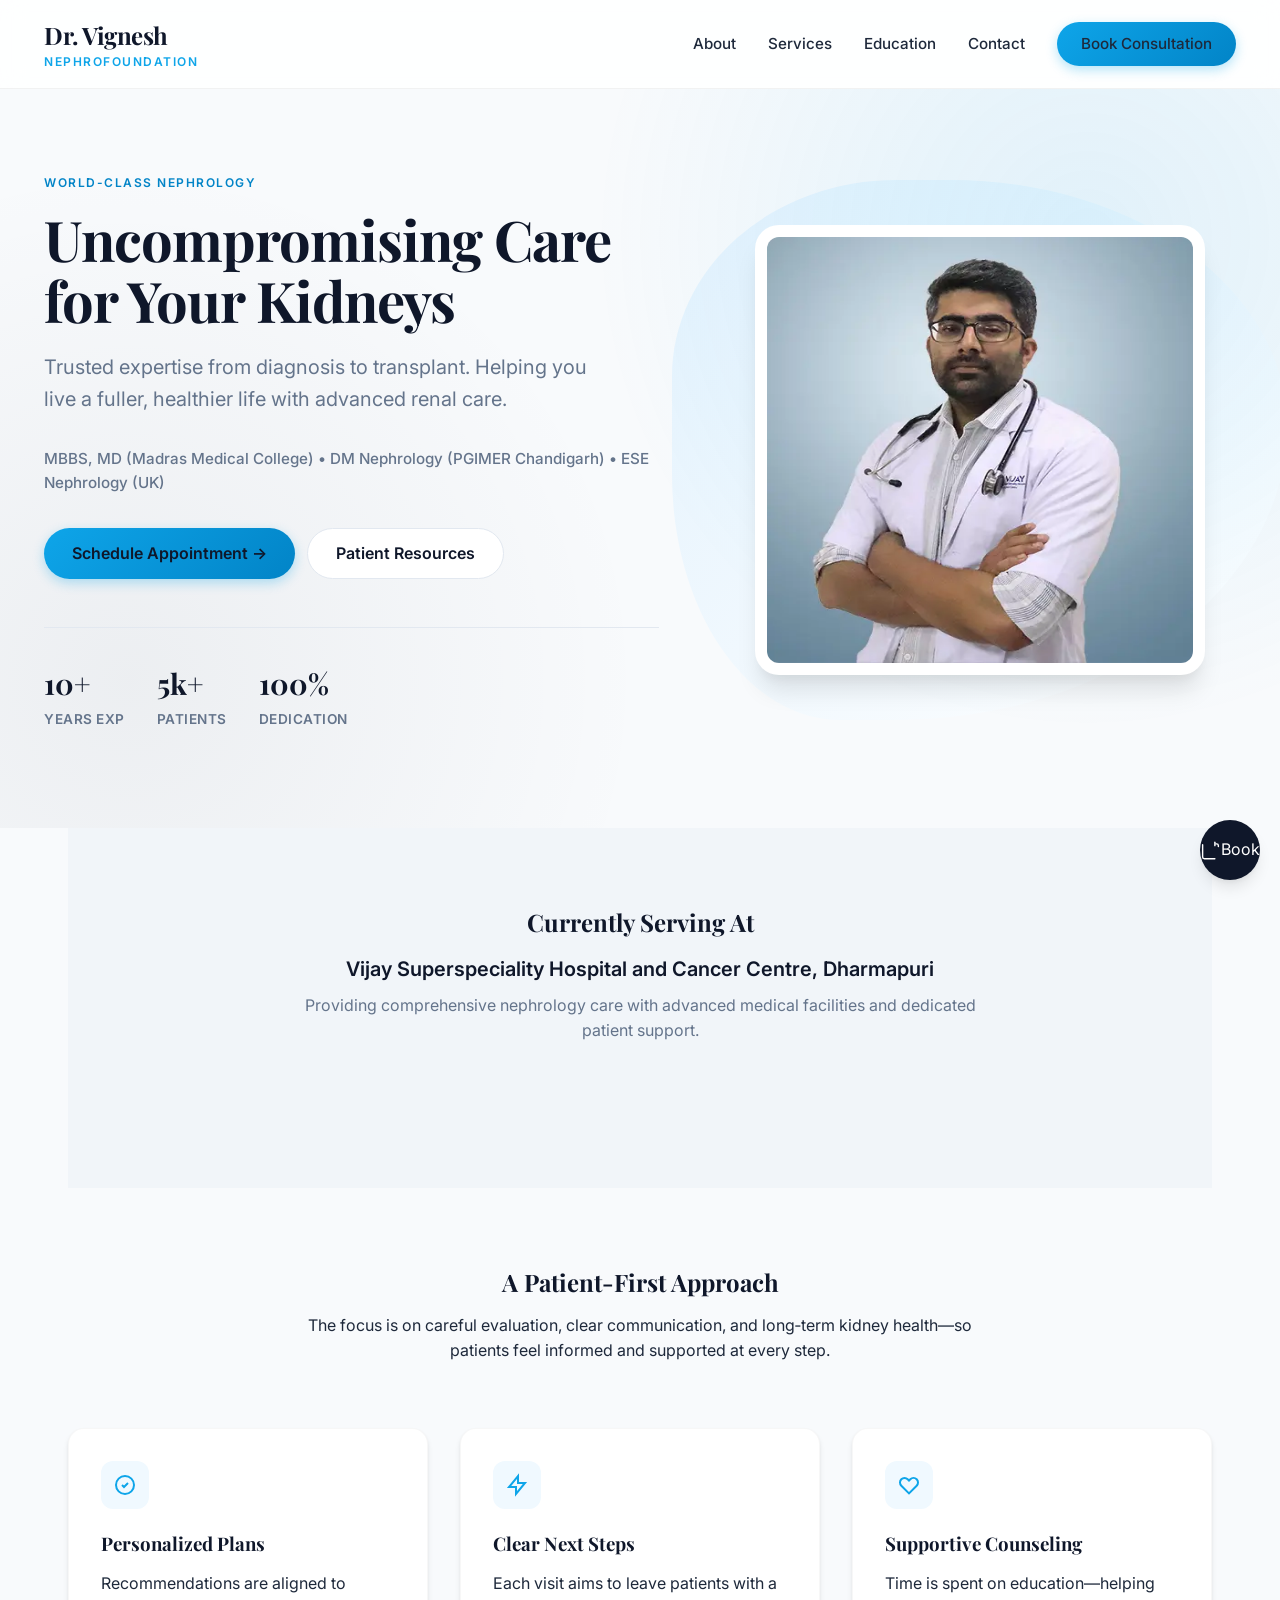
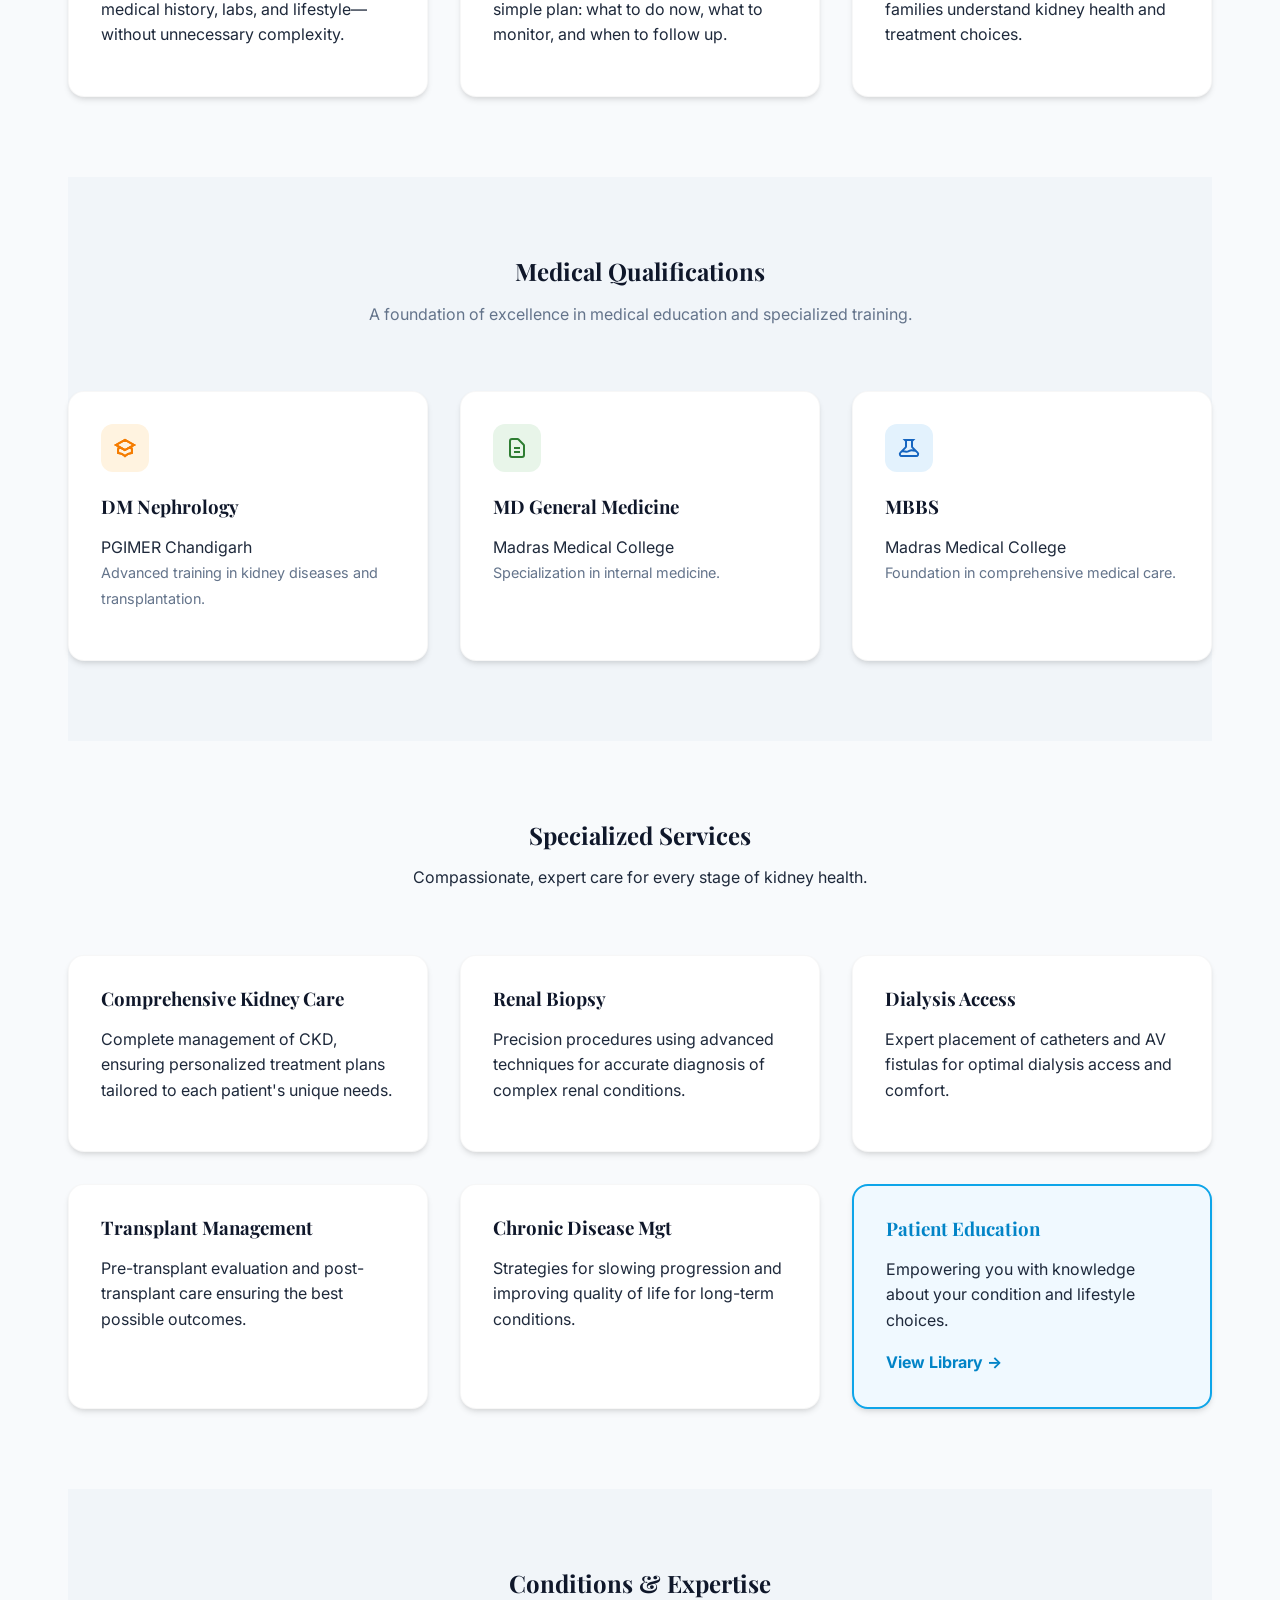
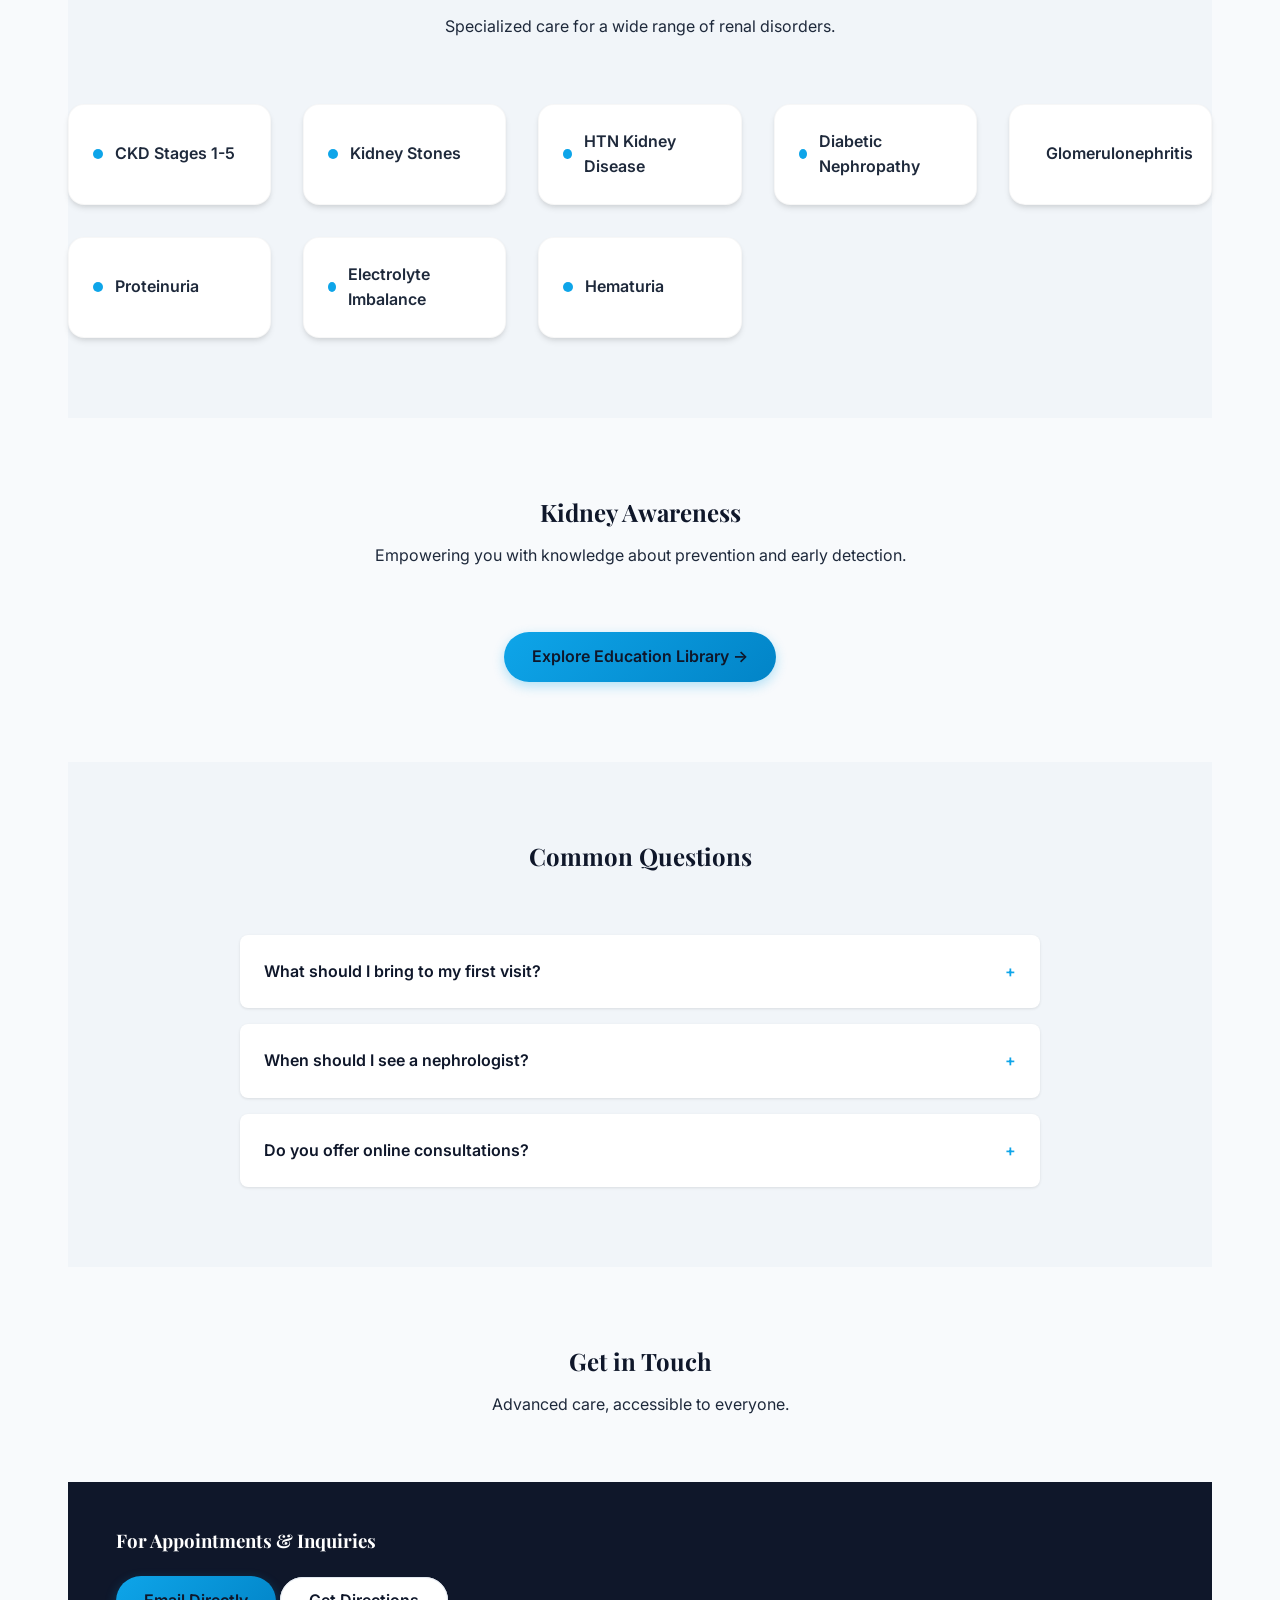
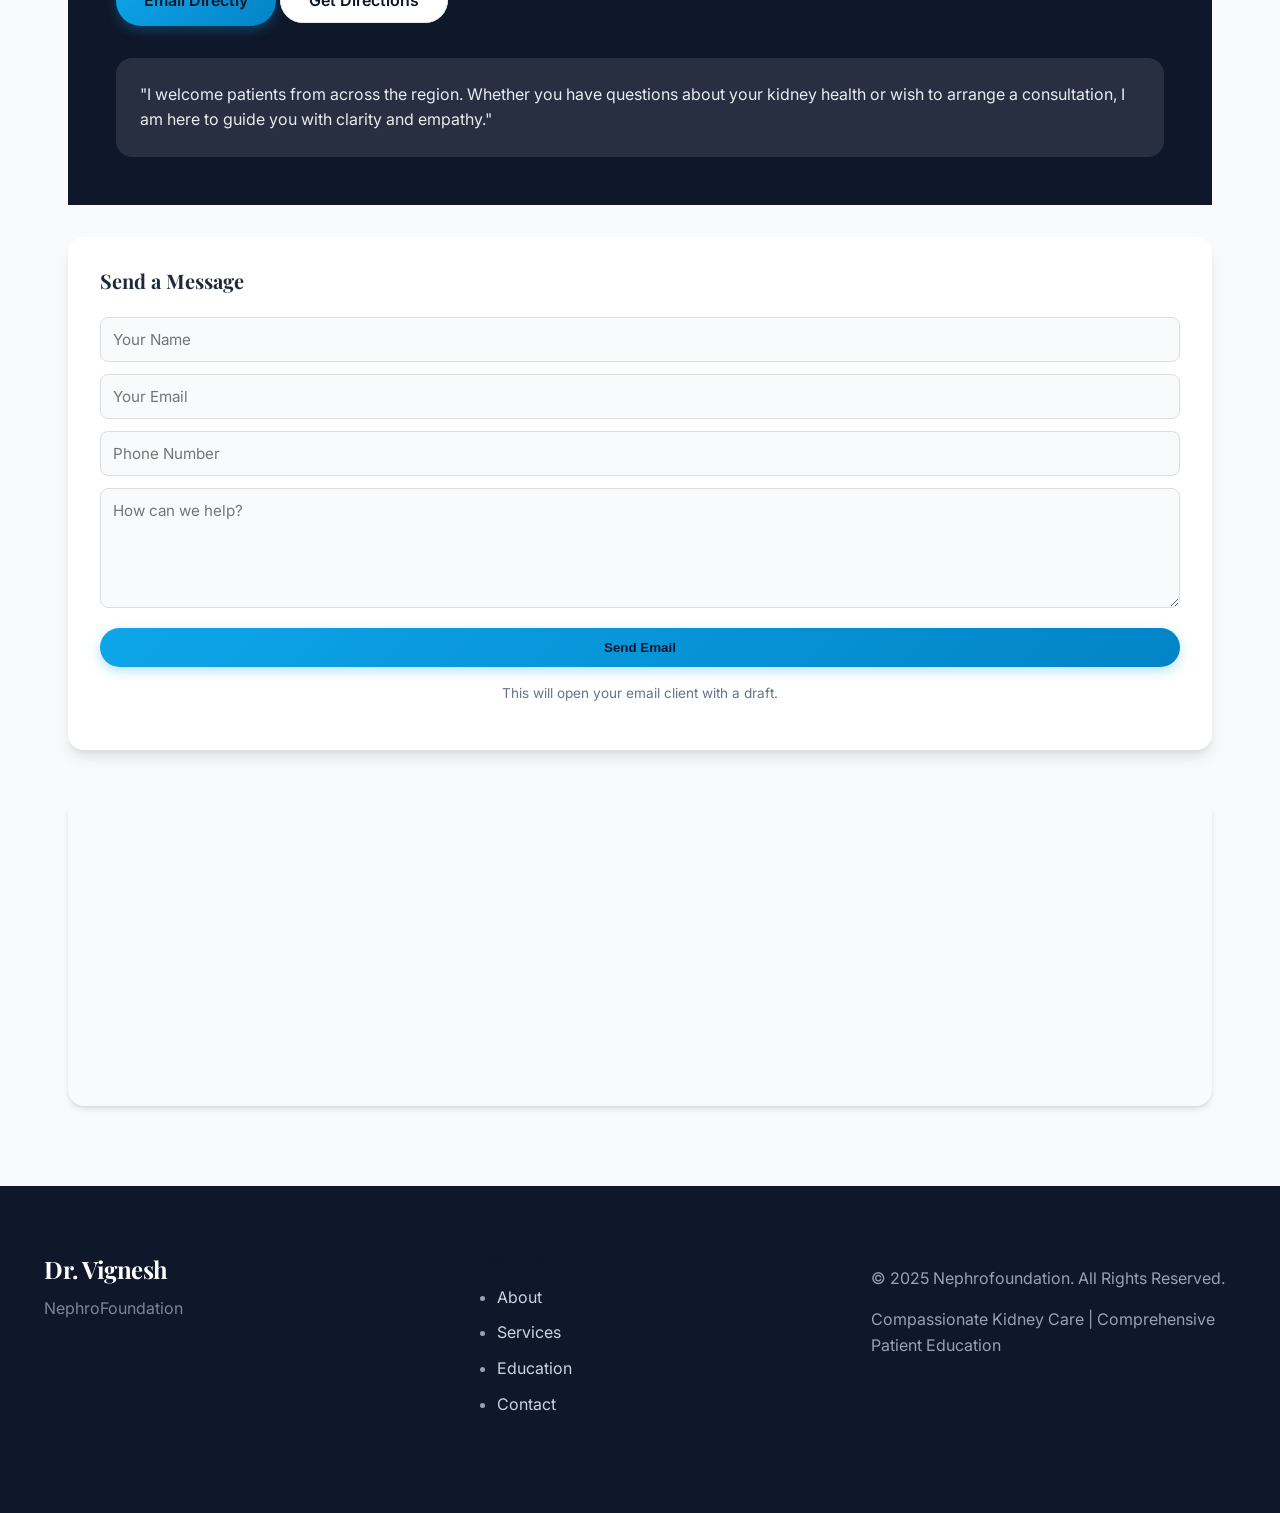
==== commit 66382592: "feat: Add new procedures article and refactor existing article page styling for improved consistency" ====
--- a/Index.html
+++ b/Index.html
@@ -27,27 +27,36 @@
     <script type="application/ld+json">
     {
       "@context": "https://schema.org",
-      "@type": "MedicalBusiness",
-      "name": "Dr. Vignesh Subramani - Nephrology Services",
+      "@type": "Physician",
+      "name": "Dr. Vignesh",
       "image": "https://nephrofoundation.com/images/doctor-image.png",
       "@id": "https://nephrofoundation.com",
       "url": "https://nephrofoundation.com",
-      "telephone": "",
+      "telephone": "+91-9789698781",
       "priceRange": "Consultation fees vary",
       "address": {
         "@type": "PostalAddress",
+        "streetAddress": "Vijay Superspeciality Hospital and Cancer Centre",
         "addressLocality": "Dharmapuri",
         "addressRegion": "Tamil Nadu",
+        "postalCode": "636701",
         "addressCountry": "IN"
       },
-      "geo": {"@type":"GeoCoordinates","latitude":11.059821,"longitude":78.387451},
-      "openingHoursSpecification": [{
-          "@type":"OpeningHoursSpecification",
-          "dayOfWeek":["Monday","Tuesday","Wednesday","Thursday","Friday"],
-          "opens":"09:00",
-          "closes":"17:00"
-      }],
-      "sameAs": ["https://vijaysuperspecialityhospital.in"]
+      "medicalSpecialty": ["Nephrology", "Renal Transplant", "Dialysis"],
+      "alumniOf": [
+        { "@type": "CollegeOrUniversity", "name": "Madras Medical College (MBBS, MD)" },
+        { "@type": "CollegeOrUniversity", "name": "PGIMER Chandigarh (DM Nephrology)" },
+        { "@type": "CollegeOrUniversity", "name": "ESE Nephrology (UK)" }
+      ],
+      "availableService": [
+        { "@type": "MedicalTherapy", "name": "Hemodialysis" },
+        { "@type": "MedicalTherapy", "name": "Kidney Transplantation" },
+        { "@type": "MedicalTherapy", "name": "Glomerulonephritis Management" }
+      ],
+      "sameAs": [
+        "https://vijaysuperspecialityhospital.in",
+        "https://www.linkedin.com/in/dr-vignesh-subramani/"
+      ]
     }
     </script>
 
@@ -83,12 +92,12 @@
 </head>
 
 <body>
-    <a href="#main-content" class="skip-link">Skip to main content</a>
+
 
     <header>
         <nav class="container" role="navigation" aria-label="Main navigation">
             <a href="Index.html" class="brand">
-                <span class="brand-name">Dr. Vignesh Subramani</span>
+                <span class="brand-name">Dr. Vignesh</span>
                 <span class="brand-sub">NephroFoundation</span>
             </a>
             <button class="mobile-toggle" aria-label="Toggle menu" aria-expanded="false">
@@ -117,6 +126,9 @@
                     <h1 id="hero-heading">Uncompromising Care for Your Kidneys</h1>
                     <p class="subtitle">Trusted expertise from diagnosis to transplant. Helping you live a fuller,
                         healthier life with advanced renal care.</p>
+                    <p style="margin-bottom:2rem; font-size:0.95rem; color:var(--text-muted); font-weight:500;">
+                        MBBS, MD (Madras Medical College) • DM Nephrology (PGIMER Chandigarh) • ESE Nephrology (UK)
+                    </p>
 
                     <div style="display:flex; gap:12px; flex-wrap:wrap; margin-top:2rem;">
                         <a href="#contact" class="btn-primary">Schedule Appointment &rarr;</a>
@@ -366,16 +378,7 @@
                                 <p>Empowering you with knowledge about prevention and early detection.</p>
                             </div>
 
-                            <div
-                                style="position:relative; max-width:900px; margin:0 auto; border-radius:var(--radius-md); overflow:hidden; box-shadow:var(--shadow-xl);">
-                                <div style="padding-bottom:56.25%; position:relative;">
-                                    <iframe src="https://app.presentations.ai/view/LCmdVl9OF4"
-                                        title="Kidney Disease Awareness Presentation" allow="autoplay; clipboard-write"
-                                        loading="lazy"
-                                        style="position:absolute; top:0; left:0; width:100%; height:100%; border:none;">
-                                    </iframe>
-                                </div>
-                            </div>
+
 
                             <div style="text-align:center; margin-top:3rem;">
                                 <a href="education.html" class="btn-primary">Explore Education Library &rarr;</a>
@@ -454,7 +457,8 @@
                                     <form id="contactForm" onsubmit="return handleContactSubmit(event)"
                                         aria-label="Contact form" class="contact-form"
                                         style="background:white; padding:2rem; border-radius:var(--radius-md); box-shadow:var(--shadow-lg);">
-                                        <h3 style="color:var(--text); margin-bottom:1.5rem; font-size:1.25rem;">Send a
+                                        <h3 style="color:var(--text-main); margin-bottom:1.5rem; font-size:1.25rem;">
+                                            Send a
                                             Message</h3>
                                         <input type="text" id="name" name="name" placeholder="Your Name" required
                                             aria-label="Your name"
@@ -495,7 +499,7 @@
     <footer role="contentinfo">
         <div class="container footer-grid">
             <div class="footer-brand">
-                <span class="brand-name" style="font-size:1.5rem; color:white;">Dr. Vignesh Subramani</span>
+                <span class="brand-name" style="font-size:1.5rem; color:white;">Dr. Vignesh</span>
                 <p style="margin-top:0.5rem; opacity:0.8;">NephroFoundation</p>
             </div>
             <div class="footer-links">
--- a/css/style.css
+++ b/css/style.css
@@ -147,13 +147,13 @@
 }
 
 .btn-primary {
-    background: linear-gradient(135deg, var(--primary) 0%, #1e293b 100%);
-    color: #fff;
+    background: linear-gradient(135deg, var(--accent) 0%, var(--accent-dark) 100%);
+    color: var(--primary);
     padding: 12px 28px;
     border-radius: var(--radius-full);
     font-weight: 600;
     text-decoration: none;
-    box-shadow: 0 4px 12px rgba(15, 23, 42, 0.25);
+    box-shadow: 0 4px 12px rgba(14, 165, 233, 0.3);
     transition: transform 0.2s, box-shadow 0.2s;
     display: inline-flex;
     align-items: center;
@@ -165,7 +165,7 @@
 .btn-primary:hover {
     transform: translateY(-2px);
     box-shadow: 0 8px 16px rgba(15, 23, 42, 0.3);
-    color: #fff;
+    color: var(--primary);
 }
 
 .btn-primary::after {
@@ -551,4 +551,100 @@
 .floating-cta svg {
     width: 28px;
     height: 28px;
+}
+
+/* --- Article Pages (Re-optimized) --- */
+.article-hero {
+    background: linear-gradient(135deg, #e3f2fd 0%, #fff 100%);
+    padding: 8rem 0 4rem;
+    text-align: center;
+}
+
+.article-hero h1 {
+    font-size: 3rem;
+    margin-top: 0.5rem;
+    margin-bottom: 1rem;
+    color: var(--primary);
+}
+
+.article-hero p {
+    color: var(--text-muted);
+    max-width: 600px;
+    margin: 0 auto;
+}
+
+.content-wrapper {
+    max-width: 800px;
+    margin: -3rem auto 0;
+    background: #fff;
+    padding: 3rem;
+    border-radius: var(--radius-lg);
+    box-shadow: var(--shadow-xl);
+    position: relative;
+    z-index: 10;
+}
+
+/* Procedure Blocks */
+.procedure-block {
+    margin-bottom: 4rem;
+    padding-bottom: 3rem;
+    border-bottom: 1px solid #e2e8f0;
+}
+
+.procedure-block:last-child {
+    border-bottom: none;
+    margin-bottom: 0;
+    padding-bottom: 0;
+}
+
+.procedure-title {
+    color: var(--primary);
+    font-size: 1.8rem;
+    margin-bottom: 1rem;
+    display: flex;
+    align-items: center;
+    gap: 12px;
+}
+
+.procedure-icon {
+    width: 40px;
+    height: 40px;
+    background: #f0f9ff;
+    border-radius: 50%;
+    display: flex;
+    align-items: center;
+    justify-content: center;
+    color: var(--accent);
+}
+
+.info-grid {
+    display: grid;
+    grid-template-columns: 1fr 1fr;
+    gap: 2rem;
+    margin-top: 1.5rem;
+}
+
+/* FAQ / Info Box */
+.faq-box {
+    background: #f8fafc;
+    padding: 1.5rem;
+    border-radius: var(--radius-md);
+    margin-top: 1rem;
+}
+
+@media (max-width: 768px) {
+    .content-wrapper {
+        padding: 1.5rem;
+        margin-top: -2rem;
+        width: 95%;
+    }
+
+    .info-grid {
+        grid-template-columns: 1fr;
+        gap: 1rem;
+    }
+
+    .article-hero h1 {
+        font-size: 2.5rem;
+    }
 }
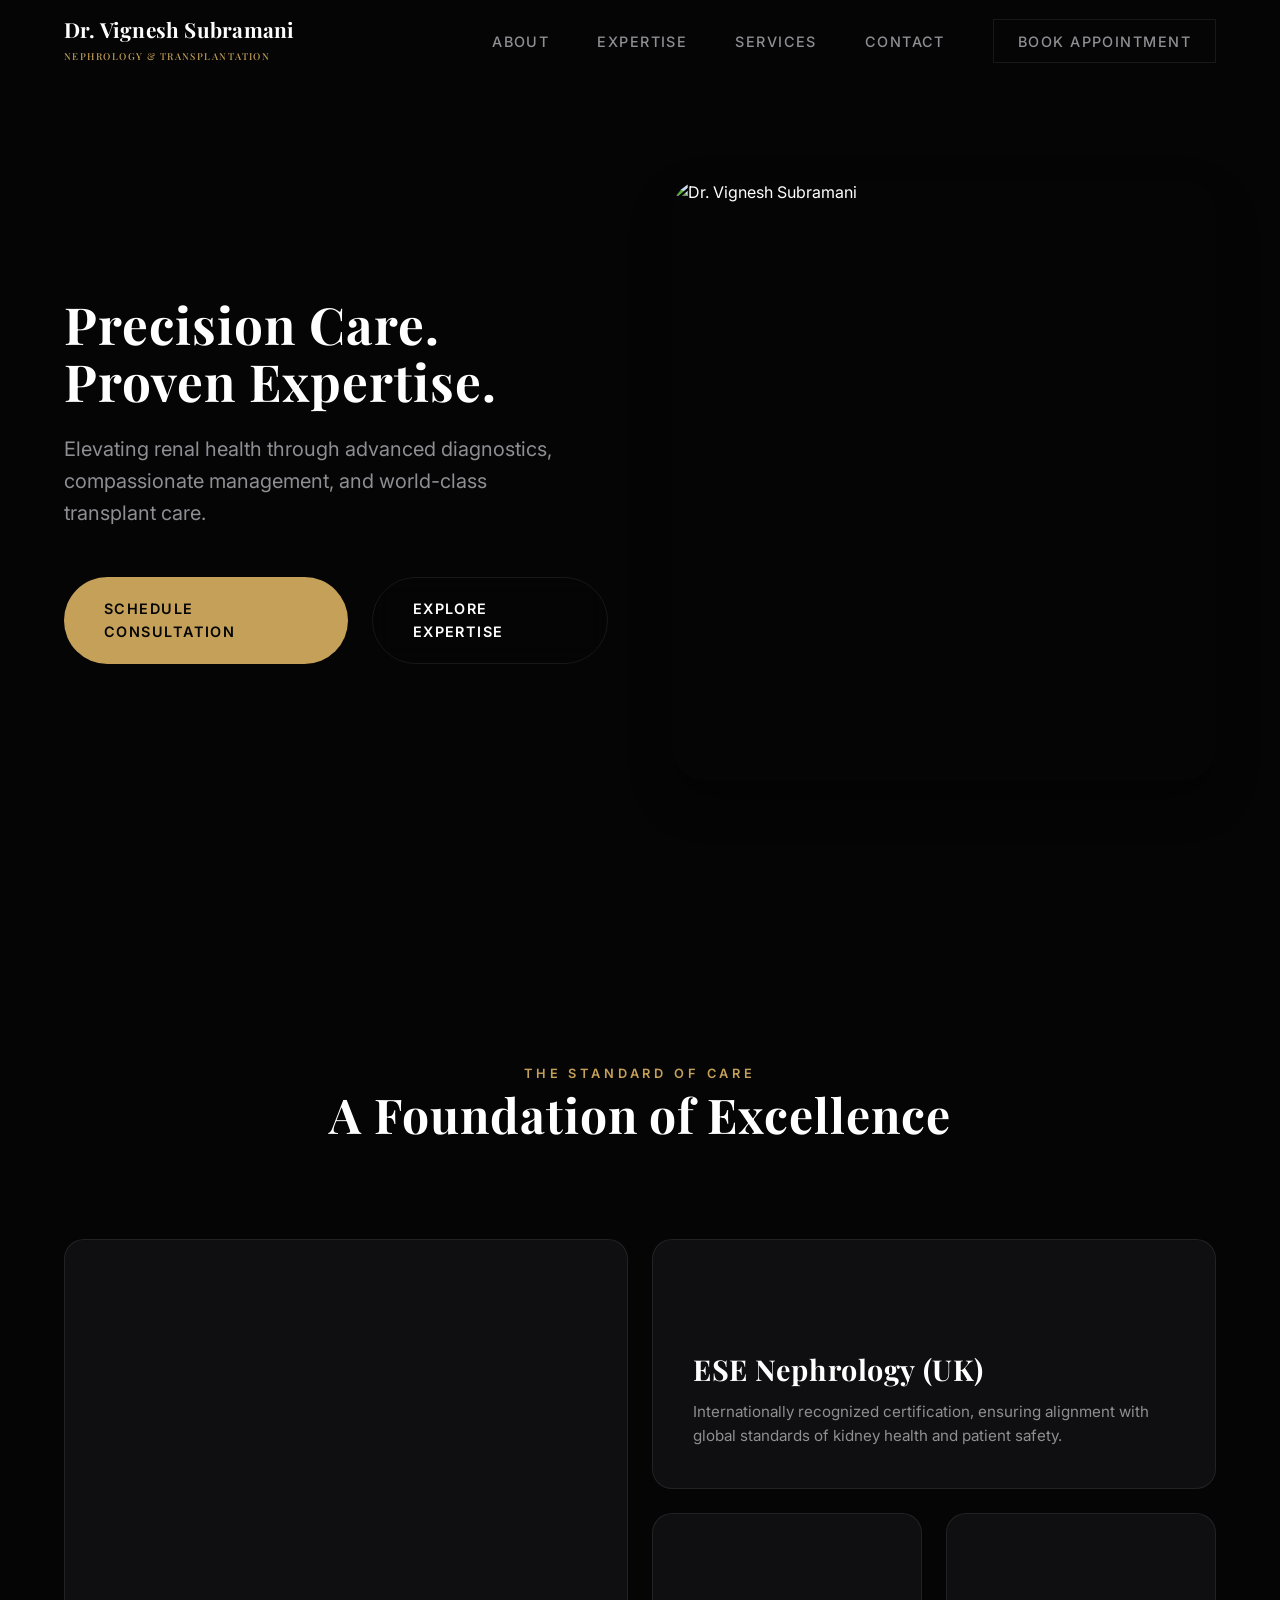
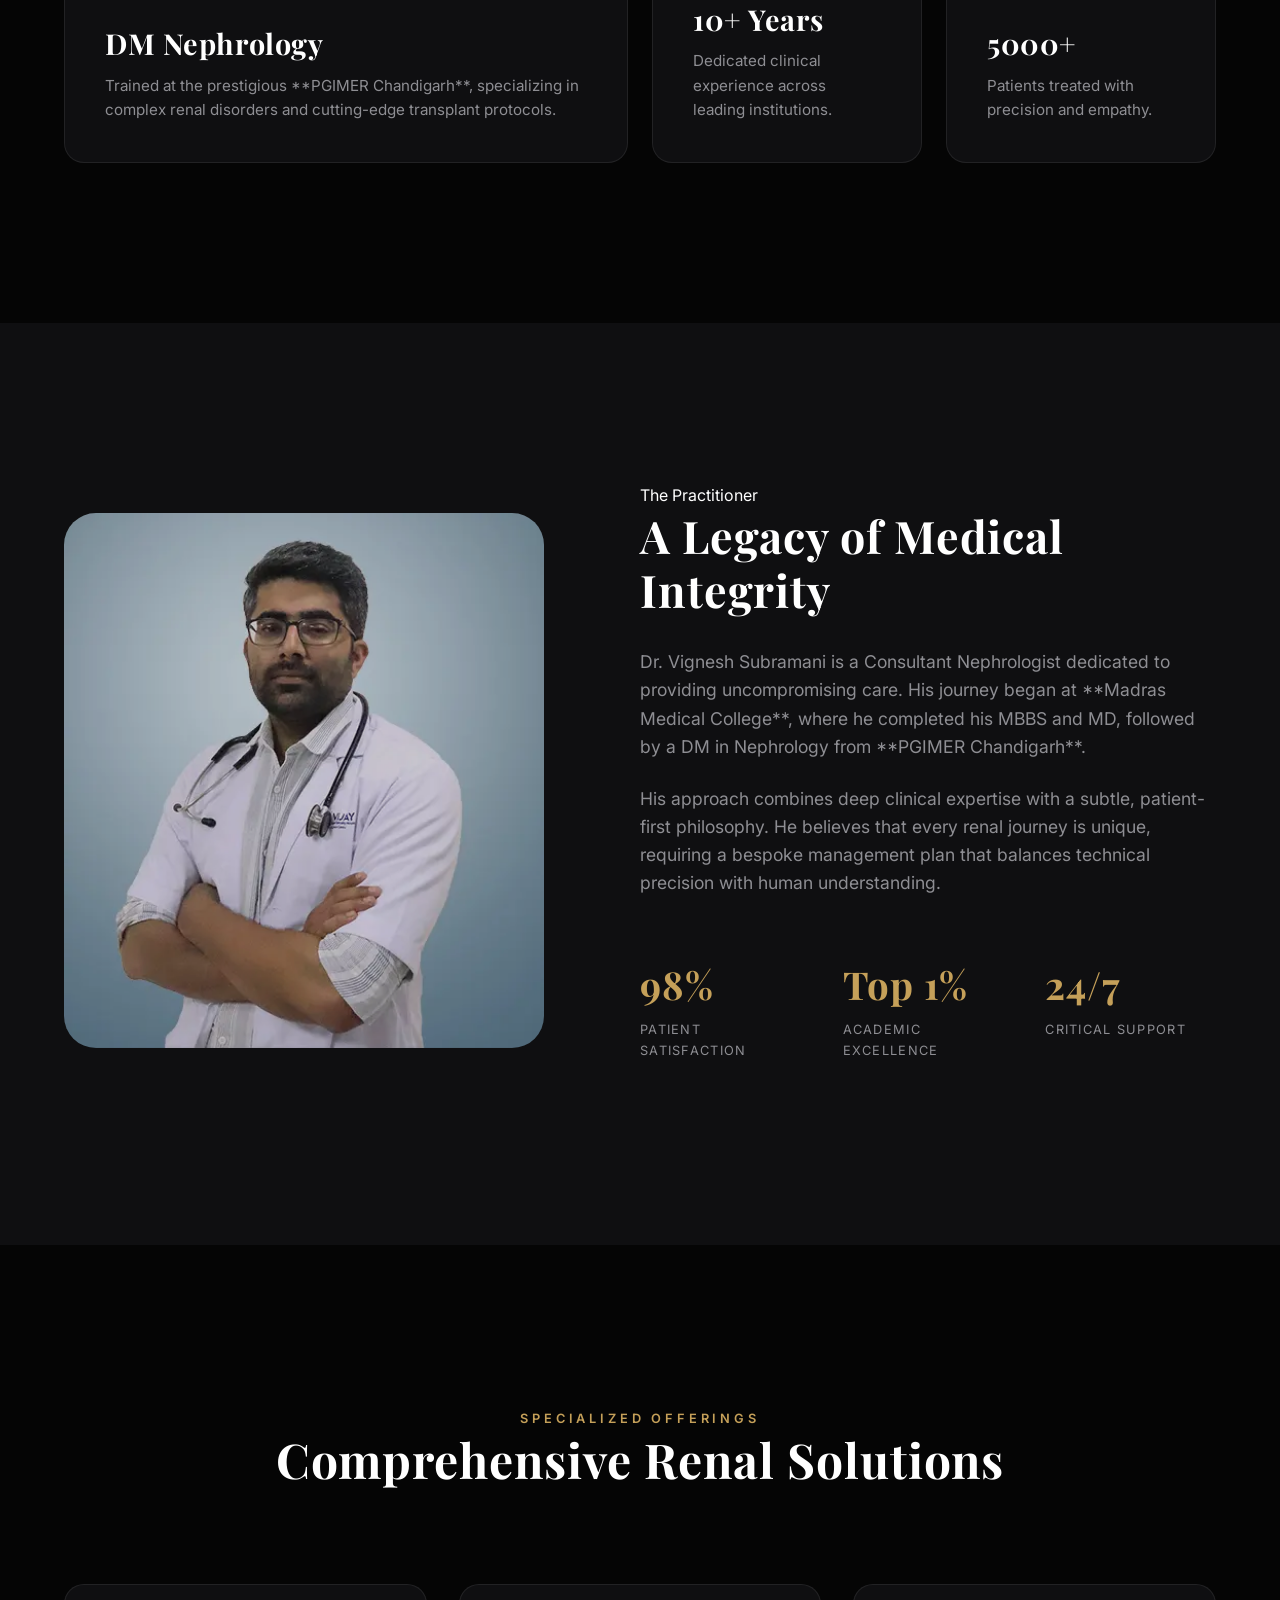
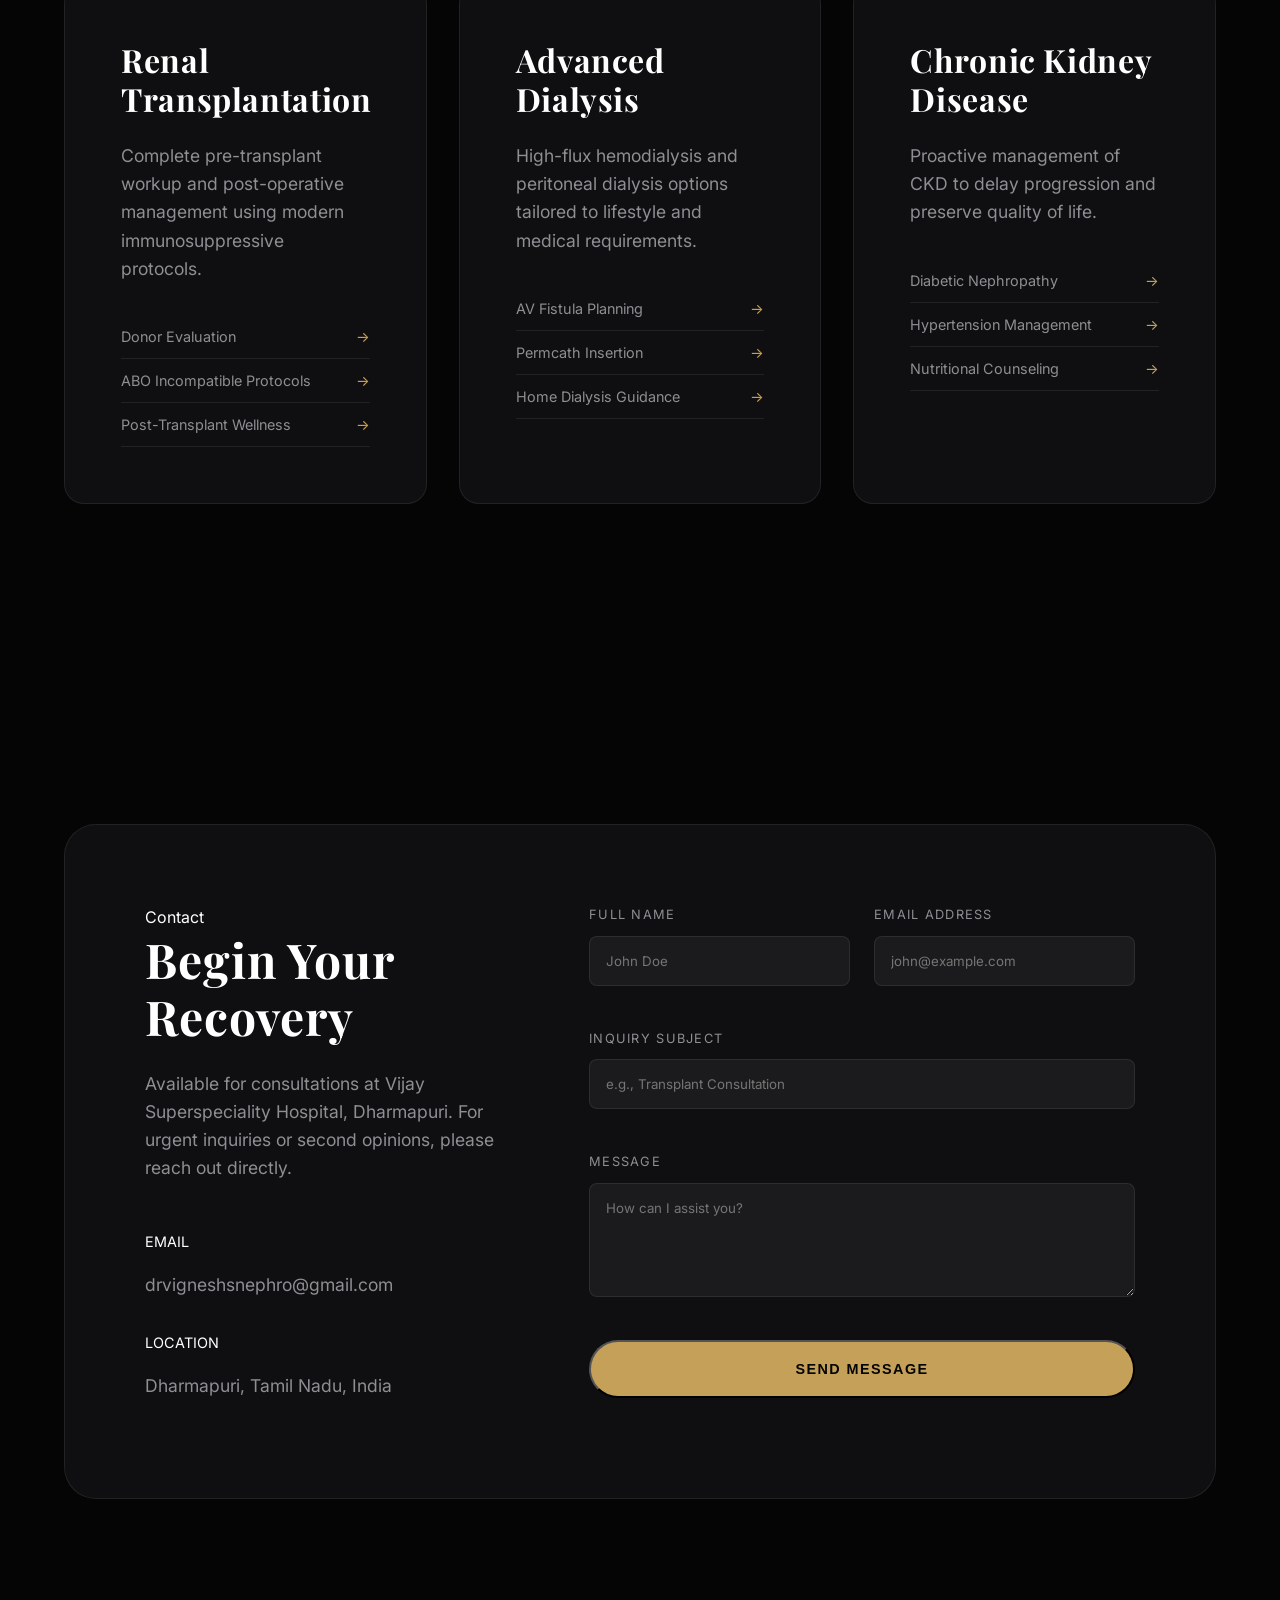
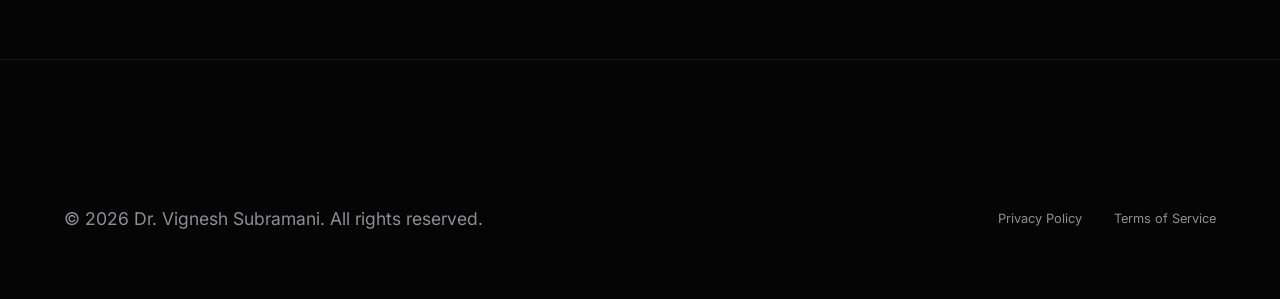
==== commit 06ac10b6: "refactor: update site metadata, simplify navigation, and streamline JSON-LD schema markup" ====
--- a/Index.html
+++ b/Index.html
@@ -4,532 +4,231 @@
 <head>
     <meta charset="UTF-8">
     <meta name="viewport" content="width=device-width, initial-scale=1.0">
-    <title>Dr. Vignesh Subramani | Expert Nephrologist Tamil Nadu | Nephrofoundation</title>
+    <title>Dr. Vignesh Subramani | Excellence in Nephrology</title>
     <meta name="description"
-        content="Dr. Vignesh Subramani - Consultant Nephrologist. Renal transplant care, dialysis, CKD management. Email: drvigneshsnephro@gmail.com">
+        content="Dr. Vignesh Subramani - Consultant Nephrologist. Specialized in renal transplant care, dialysis, and advanced CKD management.">
     <meta name="keywords"
-        content="nephrologist tamil nadu, kidney doctor tamil nadu, nephrology, dialysis, kidney transplant">
-    <meta name="author" content="Dr. Vignesh Subramani">
-    <link rel="canonical" href="https://nephrofoundation.com">
-
-    <!-- Performance hints -->
-    <link rel="preload" href="images/doctor-image.webp" as="image">
-    <link rel="preconnect" href="https://maps.googleapis.com" crossorigin>
-    <link rel="preconnect" href="https://fonts.googleapis.com" crossorigin>
-    <link
-        href="https://fonts.googleapis.com/css2?family=Inter:wght@300;400;500;600;700&family=Playfair+Display:ital,wght@0,400;0,600;0,700;1,400&display=swap"
-        rel="stylesheet">
+        content="nephrologist tamil nadu, kidney doctor, renal transplant, dialysis, Dr. Vignesh Subramani">
+    
+    <!-- Fonts -->
+    <link rel="preconnect" href="https://fonts.googleapis.com">
+    <link rel="preconnect" href="https://fonts.gstatic.com" crossorigin>
+    <link href="https://fonts.googleapis.com/css2?family=Inter:wght@400;500;600&family=Playfair+Display:ital,wght@0,400..900;1,400..900&display=swap" rel="stylesheet">
 
     <!-- Main Stylesheet -->
     <link rel="stylesheet" href="css/style.css">
 
-    <!-- Structured data: LocalBusiness + FAQ -->
+    <!-- Schema.org for Professional Authority -->
     <script type="application/ld+json">
     {
       "@context": "https://schema.org",
       "@type": "Physician",
-      "name": "Dr. Vignesh",
-      "image": "https://nephrofoundation.com/images/doctor-image.png",
-      "@id": "https://nephrofoundation.com",
+      "name": "Dr. Vignesh Subramani",
+      "medicalSpecialty": "Nephrology",
       "url": "https://nephrofoundation.com",
-      "telephone": "+91-9789698781",
-      "priceRange": "Consultation fees vary",
       "address": {
         "@type": "PostalAddress",
-        "streetAddress": "Vijay Superspeciality Hospital and Cancer Centre",
         "addressLocality": "Dharmapuri",
         "addressRegion": "Tamil Nadu",
-        "postalCode": "636701",
         "addressCountry": "IN"
       },
-      "medicalSpecialty": ["Nephrology", "Renal Transplant", "Dialysis"],
       "alumniOf": [
-        { "@type": "CollegeOrUniversity", "name": "Madras Medical College (MBBS, MD)" },
-        { "@type": "CollegeOrUniversity", "name": "PGIMER Chandigarh (DM Nephrology)" },
-        { "@type": "CollegeOrUniversity", "name": "ESE Nephrology (UK)" }
-      ],
-      "availableService": [
-        { "@type": "MedicalTherapy", "name": "Hemodialysis" },
-        { "@type": "MedicalTherapy", "name": "Kidney Transplantation" },
-        { "@type": "MedicalTherapy", "name": "Glomerulonephritis Management" }
-      ],
-      "sameAs": [
-        "https://vijaysuperspecialityhospital.in",
-        "https://www.linkedin.com/in/dr-vignesh-subramani/"
+        "Madras Medical College",
+        "PGIMER Chandigarh"
       ]
     }
     </script>
-
-    <script type="application/ld+json">
-    {
-      "@context": "https://schema.org",
-      "@type": "FAQPage",
-      "mainEntity": [
-        {
-          "@type": "Question",
-          "name": "What conditions does Dr. Vignesh treat?",
-          "acceptedAnswer": {"@type":"Answer","text":"Chronic kidney disease, acute kidney injury, diabetic nephropathy, hypertension-related kidney disease, glomerulonephritis, dialysis care and transplant management."}
-        },
-        {
-          "@type": "Question",
-          "name": "How can I schedule a consultation?",
-          "acceptedAnswer": {"@type":"Answer","text":"Use the contact form on the site or email drvigneshsnephro@gmail.com. For urgent matters contact the hospital directly."}
-        },
-        {
-          "@type": "Question",
-          "name": "What should I bring to my first visit?",
-          "acceptedAnswer": {"@type":"Answer","text":"Bring your current medications list, recent lab reports, imaging results if any, and any previous discharge summaries or dialysis records. If you have diabetes or high blood pressure, bring your recent readings."}
-        },
-        {
-          "@type": "Question",
-          "name": "Do you offer kidney health education?",
-          "acceptedAnswer": {"@type":"Answer","text":"Yes. The site includes a public education section focused on prevention, early detection, and understanding kidney health."}
-        }
-      ]
-    }
-    </script>
-
 </head>
 
 <body>
 
-
-    <header>
-        <nav class="container" role="navigation" aria-label="Main navigation">
-            <a href="Index.html" class="brand">
-                <span class="brand-name">Dr. Vignesh</span>
-                <span class="brand-sub">NephroFoundation</span>
+    <header id="header">
+        <nav class="container">
+            <a href="Index.html" class="logo">
+                Dr. Vignesh Subramani
+                <span>Nephrology & Transplantation</span>
             </a>
-            <button class="mobile-toggle" aria-label="Toggle menu" aria-expanded="false">
-                <svg viewBox="0 0 24 24" width="28" height="28" stroke="currentColor" stroke-width="2" fill="none">
-                    <path d="M3 12h18M3 6h18M3 18h18" />
-                </svg>
-            </button>
-            <ul class="nav-links" role="menubar">
-                <li role="none"><a href="#about" role="menuitem">About</a></li>
-                <li role="none"><a href="#services" role="menuitem">Services</a></li>
-                <li role="none"><a href="education.html" role="menuitem">Education</a></li>
-                <li role="none"><a href="#contact" role="menuitem">Contact</a></li>
-                <li role="none"><a href="#contact" class="btn-primary" style="padding: 10px 24px;">Book Consultation</a>
-                </li>
+            <ul class="nav-links">
+                <li><a href="#about">About</a></li>
+                <li><a href="#expertise">Expertise</a></li>
+                <li><a href="#services">Services</a></li>
+                <li><a href="#contact">Contact</a></li>
+                <li><a href="#contact" class="btn-outline" style="padding: 0.8rem 1.5rem;">Book Appointment</a></li>
             </ul>
         </nav>
     </header>
 
-    <main id="main-content">
-        <section class="hero-wrapper" aria-labelledby="hero-heading">
-            <div class="container hero-layout">
-                <div class="hero-text">
-                    <span class="brand-sub"
-                        style="display:inline-block; margin-bottom:1rem;color:var(--accent-dark);">WORLD-CLASS
-                        NEPHROLOGY</span>
-                    <h1 id="hero-heading">Uncompromising Care for Your Kidneys</h1>
-                    <p class="subtitle">Trusted expertise from diagnosis to transplant. Helping you live a fuller,
-                        healthier life with advanced renal care.</p>
-                    <p style="margin-bottom:2rem; font-size:0.95rem; color:var(--text-muted); font-weight:500;">
-                        MBBS, MD (Madras Medical College) • DM Nephrology (PGIMER Chandigarh) • ESE Nephrology (UK)
-                    </p>
-
-                    <div style="display:flex; gap:12px; flex-wrap:wrap; margin-top:2rem;">
-                        <a href="#contact" class="btn-primary">Schedule Appointment &rarr;</a>
-                        <a href="education.html" class="btn-secondary">Patient Resources</a>
-                    </div>
-
-                    <div class="hero-stats">
-                        <div class="stat-item">
-                            <strong>10+</strong>
-                            <span>Years Exp</span>
-                        </div>
-                        <div class="stat-item">
-                            <strong>5k+</strong>
-                            <span>Patients</span>
-                        </div>
-                        <div class="stat-item">
-                            <strong>100%</strong>
-                            <span>Dedication</span>
-                        </div>
-                    </div>
-                </div>
-
-                <div class="hero-image-container">
-                    <div class="hero-image-blob"></div>
-                    <picture>
-                        <source srcset="images/doctor-image.webp" type="image/webp">
-                        <img src="images/doctor-image.png" alt="Dr. Vignesh Subramani" class="doctor-portrait"
-                            width="450" height="450">
-                    </picture>
-                </div>
-            </div>
-        </section>
-
+    <main>
+        <!-- Hero Section -->
+        <section class="hero">
+            <div class="hero-bg"></div>
+            <div class="container hero-grid">
+                <div class="hero-content reveal">
+                    <h1>Precision Care. <br>Proven Expertise.</h1>
+                    <p>Elevating renal health through advanced diagnostics, compassionate management, and world-class transplant care.</p>
+                    <div class="cta-group">
+                        <a href="#contact" class="btn btn-primary">Schedule Consultation</a>
+                        <a href="#expertise" class="btn btn-outline">Explore Expertise</a>
+                    </div>
+                </div>
+                <div class="hero-image reveal" style="transition-delay: 0.2s;">
+                    <img src="images/hero-portrait.png" alt="Dr. Vignesh Subramani">
+                </div>
+            </div>
+        </section>
+
+        <!-- Bento Grid: Highlights -->
+        <section id="expertise" class="section">
+            <div class="container">
+                <div class="section-title reveal">
+                    <span>The Standard of Care</span>
+                    <h2>A Foundation of Excellence</h2>
+                </div>
+                <div class="bento-grid">
+                    <div class="bento-item bento-1 reveal">
+                        <h3>DM Nephrology</h3>
+                        <p>Trained at the prestigious **PGIMER Chandigarh**, specializing in complex renal disorders and cutting-edge transplant protocols.</p>
+                    </div>
+                    <div class="bento-item bento-2 reveal">
+                        <h3>ESE Nephrology (UK)</h3>
+                        <p>Internationally recognized certification, ensuring alignment with global standards of kidney health and patient safety.</p>
+                    </div>
+                    <div class="bento-item bento-3 reveal">
+                        <h3>10+ Years</h3>
+                        <p>Dedicated clinical experience across leading institutions.</p>
+                    </div>
+                    <div class="bento-item bento-4 reveal">
+                        <h3>5000+</h3>
+                        <p>Patients treated with precision and empathy.</p>
+                    </div>
+                </div>
+            </div>
+        </section>
+
+        <!-- About Section -->
+        <section id="about" class="section" style="background: var(--bg-surface);">
+            <div class="container about-split">
+                <div class="reveal">
+                    <img src="images/doctor-image.webp" alt="Dr. Vignesh" style="width: 100%; border-radius: var(--radius-lg); opacity: 0.8;">
+                </div>
+                <div class="about-content reveal">
+                    <span>The Practitioner</span>
+                    <h2>A Legacy of Medical Integrity</h2>
+                    <p>Dr. Vignesh Subramani is a Consultant Nephrologist dedicated to providing uncompromising care. His journey began at **Madras Medical College**, where he completed his MBBS and MD, followed by a DM in Nephrology from **PGIMER Chandigarh**.</p>
+                    <p>His approach combines deep clinical expertise with a subtle, patient-first philosophy. He believes that every renal journey is unique, requiring a bespoke management plan that balances technical precision with human understanding.</p>
+                    
+                    <div class="stat-grid">
+                        <div class="stat-card">
+                            <h4>98%</h4>
+                            <p>Patient Satisfaction</p>
+                        </div>
+                        <div class="stat-card">
+                            <h4>Top 1%</h4>
+                            <p>Academic Excellence</p>
+                        </div>
+                        <div class="stat-card">
+                            <h4>24/7</h4>
+                            <p>Critical Support</p>
+                        </div>
+                    </div>
+                </div>
+            </div>
+        </section>
+
+        <!-- Services Section -->
+        <section id="services" class="section">
+            <div class="container">
+                <div class="section-title reveal">
+                    <span>Specialized Offerings</span>
+                    <h2>Comprehensive Renal Solutions</h2>
+                </div>
+                <div class="services-grid">
+                    <div class="service-card reveal">
+                        <h3>Renal Transplantation</h3>
+                        <p>Complete pre-transplant workup and post-operative management using modern immunosuppressive protocols.</p>
+                        <ul>
+                            <li>Donor Evaluation</li>
+                            <li>ABO Incompatible Protocols</li>
+                            <li>Post-Transplant Wellness</li>
+                        </ul>
+                    </div>
+                    <div class="service-card reveal" style="transition-delay: 0.1s;">
+                        <h3>Advanced Dialysis</h3>
+                        <p>High-flux hemodialysis and peritoneal dialysis options tailored to lifestyle and medical requirements.</p>
+                        <ul>
+                            <li>AV Fistula Planning</li>
+                            <li>Permcath Insertion</li>
+                            <li>Home Dialysis Guidance</li>
+                        </ul>
+                    </div>
+                    <div class="service-card reveal" style="transition-delay: 0.2s;">
+                        <h3>Chronic Kidney Disease</h3>
+                        <p>Proactive management of CKD to delay progression and preserve quality of life.</p>
+                        <ul>
+                            <li>Diabetic Nephropathy</li>
+                            <li>Hypertension Management</li>
+                            <li>Nutritional Counseling</li>
+                        </ul>
+                    </div>
+                </div>
+            </div>
+        </section>
+
+        <!-- Contact Section -->
+        <section id="contact" class="section">
+            <div class="container">
+                <div class="contact-wrapper reveal">
+                    <div class="contact-info">
+                        <span>Contact</span>
+                        <h2>Begin Your Recovery</h2>
+                        <p>Available for consultations at Vijay Superspeciality Hospital, Dharmapuri. For urgent inquiries or second opinions, please reach out directly.</p>
+                        <div style="margin-top: 3rem;">
+                            <p style="color: var(--primary); font-size: 0.9rem;">EMAIL</p>
+                            <p>drvigneshsnephro@gmail.com</p>
+                            <p style="color: var(--primary); font-size: 0.9rem; margin-top: 2rem;">LOCATION</p>
+                            <p>Dharmapuri, Tamil Nadu, India</p>
+                        </div>
+                    </div>
+                    <form class="contact-form" onsubmit="return handleContactSubmit(event)">
+                        <div class="form-group">
+                            <label>Full Name</label>
+                            <input type="text" id="name" required placeholder="John Doe">
+                        </div>
+                        <div class="form-group">
+                            <label>Email Address</label>
+                            <input type="email" id="email" required placeholder="john@example.com">
+                        </div>
+                        <div class="form-group full">
+                            <label>Inquiry Subject</label>
+                            <input type="text" id="subject" required placeholder="e.g., Transplant Consultation">
+                        </div>
+                        <div class="form-group full">
+                            <label>Message</label>
+                            <textarea id="message" rows="5" required placeholder="How can I assist you?"></textarea>
+                        </div>
+                        <div class="form-group full">
+                            <button type="submit" class="btn btn-primary" style="width: 100%; justify-content: center;">Send Message</button>
+                        </div>
+                    </form>
+                </div>
+            </div>
+        </section>
+    </main>
+
+    <footer>
         <div class="container">
-            <div class="main-content">
-                <div class="container">
-                    <div class="main-content">
-                        <section class="section section-alt" aria-labelledby="hospital-heading">
-                            <div class="section-head">
-                                <h2 id="hospital-heading">Currently Serving At</h2>
-                                <a href="https://vijaysuperspecialityhospital.in" target="_blank"
-                                    rel="noopener noreferrer"
-                                    style="font-size:1.25rem; font-weight:600; text-decoration:none; color:var(--primary);">
-                                    Vijay Superspeciality Hospital and Cancer Centre, Dharmapuri
-                                </a>
-                                <p style="margin-top:0.5rem; color:var(--text-muted);"> Providing comprehensive
-                                    nephrology care with advanced medical facilities and dedicated patient support.</p>
-                            </div>
-                        </section>
-
-                        <section class="section highlights" aria-labelledby="highlights-heading">
-                            <div class="section-head">
-                                <h2 id="highlights-heading">A Patient‑First Approach</h2>
-                                <p>The focus is on careful evaluation, clear communication, and long‑term kidney
-                                    health—so patients feel informed and supported at every step.</p>
-                            </div>
-
-                            <div class="card-grid" role="list" aria-label="Key highlights">
-                                <article class="feature-card" role="listitem">
-                                    <div class="card-icon">
-                                        <svg viewBox="0 0 24 24" fill="none" stroke="currentColor" stroke-width="2">
-                                            <path d="M9 12l2 2 4-4m6 2a9 9 0 11-18 0 9 9 0 0118 0z" />
-                                        </svg>
-                                    </div>
-                                    <h3>Personalized Plans</h3>
-                                    <p>Recommendations are aligned to medical history, labs, and lifestyle—without
-                                        unnecessary complexity.</p>
-                                </article>
-
-                                <article class="feature-card" role="listitem">
-                                    <div class="card-icon">
-                                        <svg viewBox="0 0 24 24" fill="none" stroke="currentColor" stroke-width="2">
-                                            <path d="M13 10V3L4 14h7v7l9-11h-7z" />
-                                        </svg>
-                                    </div>
-                                    <h3>Clear Next Steps</h3>
-                                    <p>Each visit aims to leave patients with a simple plan: what to do now, what to
-                                        monitor, and when to follow up.</p>
-                                </article>
-
-                                <article class="feature-card" role="listitem">
-                                    <div class="card-icon">
-                                        <svg viewBox="0 0 24 24" fill="none" stroke="currentColor" stroke-width="2">
-                                            <path
-                                                d="M4.318 6.318a4.5 4.5 0 000 6.364L12 20.364l7.682-7.682a4.5 4.5 0 00-6.364-6.364L12 7.636l-1.318-1.318a4.5 4.5 0 00-6.364 0z" />
-                                        </svg>
-                                    </div>
-                                    <h3>Supportive Counseling</h3>
-                                    <p>Time is spent on education—helping families understand kidney health and
-                                        treatment choices.</p>
-                                </article>
-                            </div>
-                        </section>
-
-                        <section id="about" class="section section-alt" aria-labelledby="qualifications-heading">
-                            <div class="section-head">
-                                <h2 id="qualifications-heading">Medical Qualifications</h2>
-                                <p style="color:var(--text-muted);">A foundation of excellence in medical education and
-                                    specialized training.</p>
-                            </div>
-                            <div class="card-grid">
-                                <article class="feature-card">
-                                    <div class="card-icon" style="background:#fff3e0; color:#f57c00;">
-                                        <svg viewBox="0 0 24 24" fill="none" stroke="currentColor" stroke-width="2">
-                                            <path d="M12 14l9-5-9-5-9 5 9 5z" />
-                                            <path
-                                                d="M12 14l6.16-3.422a12.083 12.083 0 01.665 6.479A11.952 11.952 0 0012 20.055a11.952 11.952 0 00-6.824-2.998 12.078 12.078 0 01.665-6.479L12 14z" />
-                                            <path
-                                                d="M12 14l9-5-9-5-9 5 9 5zm0 0l6.16-3.422a12.083 12.083 0 01.665 6.479A11.952 11.952 0 0012 20.055a11.952 11.952 0 00-6.824-2.998 12.078 12.078 0 01.665-6.479L12 14z" />
-                                        </svg>
-                                    </div>
-                                    <h3>DM Nephrology</h3>
-                                    <p>PGIMER Chandigarh<br><span
-                                            style="font-size:0.9rem; color:var(--text-muted);">Advanced training in
-                                            kidney diseases and transplantation.</span></p>
-                                </article>
-                                <article class="feature-card">
-                                    <div class="card-icon" style="background:#e8f5e9; color:#2e7d32;">
-                                        <svg viewBox="0 0 24 24" fill="none" stroke="currentColor" stroke-width="2">
-                                            <path
-                                                d="M9 12h6m-6 4h6m2 5H7a2 2 0 01-2-2V5a2 2 0 012-2h5.586a1 1 0 01.707.293l5.414 5.414a1 1 0 01.293.707V19a2 2 0 01-2 2z" />
-                                        </svg>
-                                    </div>
-                                    <h3>MD General Medicine</h3>
-                                    <p>Madras Medical College<br><span
-                                            style="font-size:0.9rem; color:var(--text-muted);">Specialization in
-                                            internal medicine.</span></p>
-                                </article>
-                                <article class="feature-card">
-                                    <div class="card-icon" style="background:#e3f2fd; color:#1565c0;">
-                                        <svg viewBox="0 0 24 24" fill="none" stroke="currentColor" stroke-width="2">
-                                            <path
-                                                d="M19.428 15.428a2 2 0 00-1.022-.547l-2.384-.477a6 6 0 00-3.86.517l-.318.158a6 6 0 01-3.86.517L6.05 15.21a2 2 0 00-1.806.547M8 4h8l-1 1v5.172a2 2 0 00.586 1.414l5 5c1.26 1.26.367 3.414-1.415 3.414H4.828c-1.782 0-2.674-2.154-1.414-3.414l5-5A2 2 0 009 10.172V5L8 4z" />
-                                        </svg>
-                                    </div>
-                                    <h3>MBBS</h3>
-                                    <p>Madras Medical College<br><span
-                                            style="font-size:0.9rem; color:var(--text-muted);">Foundation in
-                                            comprehensive medical care.</span></p>
-                                </article>
-                            </div>
-                        </section>
-
-                        <section id="services" class="section" aria-labelledby="services-heading">
-                            <div class="section-head">
-                                <h2 id="services-heading">Specialized Services</h2>
-                                <p>Compassionate, expert care for every stage of kidney health.</p>
-                            </div>
-                            <div class="card-grid">
-                                <article class="feature-card">
-                                    <h3>Comprehensive Kidney Care</h3>
-                                    <p>Complete management of CKD, ensuring personalized treatment plans tailored to
-                                        each patient's unique needs.</p>
-                                </article>
-                                <article class="feature-card">
-                                    <h3>Renal Biopsy</h3>
-                                    <p>Precision procedures using advanced techniques for accurate diagnosis of complex
-                                        renal conditions.</p>
-                                </article>
-                                <article class="feature-card">
-                                    <h3>Dialysis Access</h3>
-                                    <p>Expert placement of catheters and AV fistulas for optimal dialysis access and
-                                        comfort.</p>
-                                </article>
-                                <article class="feature-card">
-                                    <h3>Transplant Management</h3>
-                                    <p>Pre-transplant evaluation and post-transplant care ensuring the best possible
-                                        outcomes.</p>
-                                </article>
-                                <article class="feature-card">
-                                    <h3>Chronic Disease Mgt</h3>
-                                    <p>Strategies for slowing progression and improving quality of life for long-term
-                                        conditions.</p>
-                                </article>
-                                <article class="feature-card"
-                                    style="border: 2px solid var(--accent); background: #f0f9ff;">
-                                    <h3 style="color:var(--accent-dark);">Patient Education</h3>
-                                    <p>Empowering you with knowledge about your condition and lifestyle choices.</p>
-                                    <a href="education.html"
-                                        style="color:var(--accent-dark); font-weight:700; text-decoration:none; margin-top:0.5rem; display:block;">View
-                                        Library &rarr;</a>
-                                </article>
-                            </div>
-                        </section>
-
-                        <section id="conditions" class="section section-alt" aria-labelledby="conditions-heading">
-                            <div class="section-head">
-                                <h2 id="conditions-heading">Conditions & Expertise</h2>
-                                <p>Specialized care for a wide range of renal disorders.</p>
-                            </div>
-                            <div class="card-grid"
-                                style="grid-template-columns: repeat(auto-fill, minmax(200px, 1fr));">
-                                <div class="feature-card"
-                                    style="padding:1.5rem; display:flex; align-items:center; gap:12px;">
-                                    <div style="width:10px; height:10px; background:var(--accent); border-radius:50%;">
-                                    </div>
-                                    <span style="font-weight:600;">CKD Stages 1-5</span>
-                                </div>
-                                <div class="feature-card"
-                                    style="padding:1.5rem; display:flex; align-items:center; gap:12px;">
-                                    <div style="width:10px; height:10px; background:var(--accent); border-radius:50%;">
-                                    </div>
-                                    <span style="font-weight:600;">Kidney Stones</span>
-                                </div>
-                                <div class="feature-card"
-                                    style="padding:1.5rem; display:flex; align-items:center; gap:12px;">
-                                    <div style="width:10px; height:10px; background:var(--accent); border-radius:50%;">
-                                    </div>
-                                    <span style="font-weight:600;">HTN Kidney Disease</span>
-                                </div>
-                                <div class="feature-card"
-                                    style="padding:1.5rem; display:flex; align-items:center; gap:12px;">
-                                    <div style="width:10px; height:10px; background:var(--accent); border-radius:50%;">
-                                    </div>
-                                    <span style="font-weight:600;">Diabetic Nephropathy</span>
-                                </div>
-                                <div class="feature-card"
-                                    style="padding:1.5rem; display:flex; align-items:center; gap:12px;">
-                                    <div style="width:10px; height:10px; background:var(--accent); border-radius:50%;">
-                                    </div>
-                                    <span style="font-weight:600;">Glomerulonephritis</span>
-                                </div>
-                                <div class="feature-card"
-                                    style="padding:1.5rem; display:flex; align-items:center; gap:12px;">
-                                    <div style="width:10px; height:10px; background:var(--accent); border-radius:50%;">
-                                    </div>
-                                    <span style="font-weight:600;">Proteinuria</span>
-                                </div>
-                                <div class="feature-card"
-                                    style="padding:1.5rem; display:flex; align-items:center; gap:12px;">
-                                    <div style="width:10px; height:10px; background:var(--accent); border-radius:50%;">
-                                    </div>
-                                    <span style="font-weight:600;">Electrolyte Imbalance</span>
-                                </div>
-                                <div class="feature-card"
-                                    style="padding:1.5rem; display:flex; align-items:center; gap:12px;">
-                                    <div style="width:10px; height:10px; background:var(--accent); border-radius:50%;">
-                                    </div>
-                                    <span style="font-weight:600;">Hematuria</span>
-                                </div>
-                            </div>
-                        </section>
-
-                        <section id="education" class="section" aria-labelledby="education-heading">
-                            <div class="section-head">
-                                <h2 id="education-heading">Kidney Awareness</h2>
-                                <p>Empowering you with knowledge about prevention and early detection.</p>
-                            </div>
-
-
-
-                            <div style="text-align:center; margin-top:3rem;">
-                                <a href="education.html" class="btn-primary">Explore Education Library &rarr;</a>
-                            </div>
-                        </section>
-
-                        <section id="faq" class="section section-alt" aria-labelledby="faq-heading">
-                            <div class="section-head">
-                                <h2 id="faq-heading">Common Questions</h2>
-                            </div>
-                            <div style="max-width:800px; margin:0 auto; display:grid; gap:1rem;">
-                                <details
-                                    style="background:#fff; padding:1.5rem; border-radius:var(--radius-sm); box-shadow:var(--shadow-sm); cursor:pointer;">
-                                    <summary
-                                        style="font-weight:600; color:var(--primary); list-style:none; display:flex; justify-content:space-between; align-items:center;">
-                                        What should I bring to my first visit?
-                                        <span style="color:var(--accent);">+</span>
-                                    </summary>
-                                    <p style="margin-top:1rem; color:var(--text-muted); line-height:1.6;">Please bring
-                                        your current medication list, recent lab reports, imaging results (CT/USG), and
-                                        any discharge summaries. Recent blood pressure and blood sugar readings are also
-                                        very helpful.</p>
-                                </details>
-                                <details
-                                    style="background:#fff; padding:1.5rem; border-radius:var(--radius-sm); box-shadow:var(--shadow-sm); cursor:pointer;">
-                                    <summary
-                                        style="font-weight:600; color:var(--primary); list-style:none; display:flex; justify-content:space-between; align-items:center;">
-                                        When should I see a nephrologist?
-                                        <span style="color:var(--accent);">+</span>
-                                    </summary>
-                                    <p style="margin-top:1rem; color:var(--text-muted); line-height:1.6;">Consider a
-                                        consultation if you have persistent leg swelling, high blood pressure that is
-                                        hard to control, abnormal urine tests (protein/blood), or if your blood tests
-                                        show reduced kidney function (high creatinine).</p>
-                                </details>
-                                <details
-                                    style="background:#fff; padding:1.5rem; border-radius:var(--radius-sm); box-shadow:var(--shadow-sm); cursor:pointer;">
-                                    <summary
-                                        style="font-weight:600; color:var(--primary); list-style:none; display:flex; justify-content:space-between; align-items:center;">
-                                        Do you offer online consultations?
-                                        <span style="color:var(--accent);">+</span>
-                                    </summary>
-                                    <p style="margin-top:1rem; color:var(--text-muted); line-height:1.6;">Initial
-                                        consultations are best done in person for a thorough examination. Follow-ups can
-                                        sometimes be managed remotely depending on the condition.</p>
-                                </details>
-                            </div>
-                        </section>
-
-                        <section id="contact" class="section contact" aria-labelledby="contact-heading">
-                            <div class="section-head">
-                                <h2 id="contact-heading">Get in Touch</h2>
-                                <p>Advanced care, accessible to everyone.</p>
-                            </div>
-                            <div class="contact-card">
-                                <div style="display:grid; grid-template-columns: 1fr; gap:2rem;">
-
-                                    <div class="contact-info">
-                                        <h3 style="margin-bottom:1.5rem;">For Appointments & Inquiries</h3>
-                                        <div class="contact-actions" role="group" aria-label="Contact shortcuts">
-                                            <a class="btn-primary"
-                                                href="mailto:drvigneshsnephro@gmail.com?subject=Consultation%20Request">Email
-                                                Directly</a>
-                                            <a class="btn-secondary" href="https://goo.gl/maps/VijaySuperSpeciality"
-                                                target="_blank">Get Directions</a>
-                                        </div>
-                                        <div class="contact-note"
-                                            style="margin-top:2rem; padding:1.5rem; background:rgba(255,255,255,0.1); border-radius:var(--radius-md);">
-                                            <p style="color:rgba(255,255,255,0.9); margin:0;">"I welcome patients from
-                                                across the region. Whether you have questions about your kidney health
-                                                or wish to arrange a consultation, I am here to guide you with clarity
-                                                and empathy."</p>
-                                        </div>
-                                    </div>
-
-                                    <form id="contactForm" onsubmit="return handleContactSubmit(event)"
-                                        aria-label="Contact form" class="contact-form"
-                                        style="background:white; padding:2rem; border-radius:var(--radius-md); box-shadow:var(--shadow-lg);">
-                                        <h3 style="color:var(--text-main); margin-bottom:1.5rem; font-size:1.25rem;">
-                                            Send a
-                                            Message</h3>
-                                        <input type="text" id="name" name="name" placeholder="Your Name" required
-                                            aria-label="Your name"
-                                            style="width:100%; padding:12px; margin-bottom:12px; border:1px solid #ddd; border-radius:var(--radius-sm);">
-                                        <input type="email" id="email" name="email" placeholder="Your Email" required
-                                            aria-label="Your email"
-                                            style="width:100%; padding:12px; margin-bottom:12px; border:1px solid #ddd; border-radius:var(--radius-sm);">
-                                        <input type="text" id="phone" name="phone" placeholder="Phone Number"
-                                            aria-label="Phone"
-                                            style="width:100%; padding:12px; margin-bottom:12px; border:1px solid #ddd; border-radius:var(--radius-sm);">
-                                        <textarea id="message" name="message" placeholder="How can we help?" required
-                                            aria-label="Message"
-                                            style="width:100%; padding:12px; margin-bottom:12px; border:1px solid #ddd; border-radius:var(--radius-sm); min-height:120px;"></textarea>
-                                        <button type="submit" class="btn-primary"
-                                            style="width:100%; justify-content:center;">Send Email</button>
-                                        <p class="form-note"
-                                            style="margin-top:1rem; font-size:0.85rem; color:var(--text-muted); text-align:center;">
-                                            This will open your email client with a draft.</p>
-                                    </form>
-                                </div>
-
-                                <!-- Embedded Google Map -->
-                                <div
-                                    style="margin-top:3rem; border-radius:var(--radius-md); overflow:hidden; box-shadow:var(--shadow-md);">
-                                    <iframe title="Vijay Superspeciality Hospital location"
-                                        src="https://www.google.com/maps/embed?pb=!1m18!1m12!1m3!1d3899.64489744866!2d78.18271147505342!3d12.20454833123094!2m3!1f0!2f0!3f0!3m2!1i1024!2i768!4f13.1!3m3!1m2!1s0x3bac3df54d2813d9%3A0xef1b08a2db2b8f50!2sVijay%20Super%20Speciality%20Hospital%20%26%20Cancer%20Centre!5e0!3m2!1sen!2sin!4v1754651076303!5m2!1sen!2sin"
-                                        width="100%" height="300" style="border:0;" allowfullscreen=""
-                                        loading="lazy"></iframe>
-                                </div>
-
-                            </div>
-                        </section>
-
-                    </div>
-                </div>
-    </main>
-
-    <footer role="contentinfo">
-        <div class="container footer-grid">
-            <div class="footer-brand">
-                <span class="brand-name" style="font-size:1.5rem; color:white;">Dr. Vignesh</span>
-                <p style="margin-top:0.5rem; opacity:0.8;">NephroFoundation</p>
-            </div>
-            <div class="footer-links">
-                <h4>Quick Links</h4>
-                <ul>
-                    <li><a href="#about">About</a></li>
-                    <li><a href="#services">Services</a></li>
-                    <li><a href="education.html">Education</a></li>
-                    <li><a href="#contact">Contact</a></li>
-                </ul>
-            </div>
-            <div class="footer-legal">
-                <p>&copy; 2025 Nephrofoundation. All Rights Reserved.</p>
-                <p>Compassionate Kidney Care | Comprehensive Patient Education</p>
+            <div class="footer-bottom">
+                <p>&copy; 2026 Dr. Vignesh Subramani. All rights reserved.</p>
+                <div style="display: flex; gap: 2rem;">
+                    <a href="#" style="color: var(--secondary); text-decoration: none;">Privacy Policy</a>
+                    <a href="#" style="color: var(--secondary); text-decoration: none;">Terms of Service</a>
+                </div>
             </div>
         </div>
-        <!-- Floating CTA for immediate contact -->
-        <a href="#contact" class="floating-cta" aria-label="Book consultation">
-            <svg viewBox="0 0 24 24" fill="none" aria-hidden="true">
-                <path d="M21 8V7a2 2 0 0 0-2-2h-1" stroke="#fff" stroke-width="1.6" stroke-linecap="round"
-                    stroke-linejoin="round" />
-                <path d="M3 6v14a2 2 0 0 0 2 2h12" stroke="#fff" stroke-width="1.6" stroke-linecap="round"
-                    stroke-linejoin="round" />
-                <path d="M17 3v4" stroke="#fff" stroke-width="1.6" stroke-linecap="round" stroke-linejoin="round" />
-            </svg>
-            Book
-        </a>
-
-        <!-- Main Script (Deferred) -->
-        <script src="js/main.js" defer></script>
+    </footer>
+
+    <!-- Scripts -->
+    <script src="js/main.js"></script>
 </body>
 
 </html>
--- a/css/style.css
+++ b/css/style.css
@@ -1,78 +1,85 @@
 :root {
-    /* Premium Palette */
-    --primary: #0f172a;
-    /* Deep Midnight Blue */
-    --primary-light: #334155;
-    --accent: #0ea5e9;
-    /* Modern Sky Blue/Teal */
-    --accent-dark: #0284c7;
-    --gold: #d4af37;
-    /* Subtle Gold for luxury touches */
-
-    --bg-body: #f8fafc;
-    /* Soft Slate White */
-    --bg-surface: #ffffff;
-    --text-main: #1e293b;
-    --text-muted: #64748b;
-
-    /* Layout */
+    /* Premium Noir Palette */
+    --bg-deep: #050505;
+    --bg-surface: #0f0f11;
+    --bg-surface-alt: #161618;
+    
+    --primary: #ffffff;
+    --secondary: #8e8e93;
+    
+    --accent: #C5A059; /* Champagne Gold */
+    --accent-hover: #D4AF37;
+    --accent-soft: rgba(197, 160, 89, 0.1);
+    
+    --glass: rgba(255, 255, 255, 0.03);
+    --glass-border: rgba(255, 255, 255, 0.08);
+    --glass-blur: blur(12px);
+
+    /* Layout & Motion */
     --radius-sm: 8px;
-    --radius-md: 16px;
-    --radius-lg: 24px;
-    --radius-full: 9999px;
-
-    /* Effects */
-    --shadow-sm: 0 1px 3px rgba(0, 0, 0, 0.1);
-    --shadow-md: 0 4px 6px -1px rgba(0, 0, 0, 0.1), 0 2px 4px -1px rgba(0, 0, 0, 0.06);
-    --shadow-lg: 0 10px 15px -3px rgba(0, 0, 0, 0.1), 0 4px 6px -2px rgba(0, 0, 0, 0.05);
-    --shadow-xl: 0 20px 25px -5px rgba(0, 0, 0, 0.1), 0 10px 10px -5px rgba(0, 0, 0, 0.04);
-
-    --glass: rgba(255, 255, 255, 0.85);
-    --glass-border: rgba(255, 255, 255, 0.5);
-}
-
-*,
-*::before,
-*::after {
+    --radius-md: 20px;
+    --radius-lg: 32px;
+    --radius-full: 100px;
+    
+    --shadow-premium: 0 20px 40px rgba(0, 0, 0, 0.4);
+    --transition: all 0.5s cubic-bezier(0.23, 1, 0.32, 1);
+}
+
+*, *::before, *::after {
     box-sizing: border-box;
 }
 
+html {
+    scroll-behavior: smooth;
+    background-color: var(--bg-deep);
+}
+
 body {
-    font-family: 'Inter', system-ui, sans-serif;
-    background-color: var(--bg-body);
-    color: var(--text-main);
+    font-family: 'Inter', -apple-system, BlinkMacSystemFont, sans-serif;
+    background-color: var(--bg-deep);
+    color: var(--primary);
     line-height: 1.6;
     margin: 0;
     -webkit-font-smoothing: antialiased;
-}
-
-h1,
-h2,
-h3,
-h4 {
+    overflow-x: hidden;
+}
+
+h1, h2, h3, h4 {
     font-family: 'Playfair Display', serif;
-    color: var(--primary);
+    font-weight: 700;
     line-height: 1.2;
-    margin: 0 0 1rem;
+    margin: 0;
+    letter-spacing: 0.02em; /* Added breadth */
+}
+
+p {
+    color: var(--secondary);
+    font-weight: 400;
+    font-size: 1.1rem;
 }
 
 .container {
-    max-width: 1240px;
+    max-width: 1300px;
     margin: 0 auto;
-    padding: 0 24px;
-}
-
-/* --- Premium Navigation --- */
+    padding: 0 5%; /* Using percentage for better fluid scaling */
+}
+
+/* --- Header & Navigation --- */
 header {
-    position: sticky;
+    position: fixed;
     top: 0;
+    left: 0;
+    width: 100%;
     z-index: 1000;
-    background: var(--glass);
-    backdrop-filter: blur(12px);
-    -webkit-backdrop-filter: blur(12px);
-    border-bottom: 1px solid rgba(0, 0, 0, 0.05);
+    padding: 1.2rem 0; /* Reduced padding */
+    transition: var(--transition);
+}
+
+header.scrolled {
+    background: rgba(5, 5, 5, 0.8);
+    backdrop-filter: var(--glass-blur);
     padding: 1rem 0;
-    transition: all 0.3s ease;
+    border-bottom: 1px solid var(--glass-border);
 }
 
 nav {
@@ -81,35 +88,31 @@
     justify-content: space-between;
 }
 
-.brand {
-    display: flex;
-    flex-direction: column;
+.logo {
+    font-family: 'Playfair Display', serif;
+    font-size: clamp(1.1rem, 2vw, 1.3rem);
+    font-weight: 700;
     text-decoration: none;
     color: var(--primary);
-}
-
-.brand-name {
-    font-family: 'Playfair Display', serif;
-    font-size: 1.5rem;
-    font-weight: 700;
-    letter-spacing: -0.5px;
-    color: var(--primary);
-}
-
-.brand-sub {
-    font-family: 'Inter', sans-serif;
-    font-size: 0.75rem;
+    display: block;
+    letter-spacing: 0.01em;
+    line-height: 1;
+}
+
+.logo span {
+    display: block;
+    font-size: 0.6rem;
     text-transform: uppercase;
-    letter-spacing: 1.5px;
+    letter-spacing: 0.15em;
     color: var(--accent);
-    font-weight: 600;
-    margin-top: -2px;
+    font-weight: 500;
+    margin-top: 10px; /* Explicit spacing to prevent overlap */
+    line-height: 1.4;
 }
 
 .nav-links {
     display: flex;
-    gap: 2rem;
-    align-items: center;
+    gap: 3rem;
     list-style: none;
     margin: 0;
     padding: 0;
@@ -117,534 +120,397 @@
 
 .nav-links a {
     text-decoration: none;
-    color: var(--text-main);
+    color: var(--secondary);
+    font-size: 0.9rem;
     font-weight: 500;
-    font-size: 0.95rem;
+    text-transform: uppercase;
+    letter-spacing: 0.1em;
+    transition: var(--transition);
+}
+
+.nav-links a:hover,
+.nav-links a.active {
+    color: var(--primary);
+}
+
+/* --- Hero Section --- */
+.hero {
+    min-height: 100vh;
+    display: flex;
+    align-items: center;
     position: relative;
-    padding: 0.5rem 0;
-    transition: color 0.2s ease;
-}
-
-.nav-links a:hover,
-.nav-links a[aria-current="page"] {
-    color: var(--accent);
-}
-
-.nav-links a::after {
-    content: '';
-    position: absolute;
-    bottom: 0;
-    left: 0;
-    width: 0;
-    height: 2px;
-    background: var(--accent);
-    transition: width 0.3s ease;
-}
-
-.nav-links a:hover::after,
-.nav-links a[aria-current="page"]::after {
-    width: 100%;
-}
-
-.btn-primary {
-    background: linear-gradient(135deg, var(--accent) 0%, var(--accent-dark) 100%);
-    color: var(--primary);
-    padding: 12px 28px;
-    border-radius: var(--radius-full);
-    font-weight: 600;
-    text-decoration: none;
-    box-shadow: 0 4px 12px rgba(14, 165, 233, 0.3);
-    transition: transform 0.2s, box-shadow 0.2s;
-    display: inline-flex;
-    align-items: center;
-    gap: 8px;
-    border: none;
-    cursor: pointer;
-}
-
-.btn-primary:hover {
-    transform: translateY(-2px);
-    box-shadow: 0 8px 16px rgba(15, 23, 42, 0.3);
-    color: var(--primary);
-}
-
-.btn-primary::after {
-    display: none;
-}
-
-/* Override nav link underline */
-
-.btn-secondary {
-    background: #fff;
-    color: var(--primary);
-    border: 1px solid #e2e8f0;
-    padding: 12px 28px;
-    border-radius: var(--radius-full);
-    font-weight: 600;
-    text-decoration: none;
-    transition: all 0.2s;
-}
-
-.btn-secondary:hover {
-    border-color: var(--primary);
-    background: var(--bg-body);
-}
-
-/* Mobile Menu Toggle */
-.mobile-toggle {
-    display: none;
-    background: none;
-    border: none;
-    font-size: 1.5rem;
-    color: var(--primary);
-    cursor: pointer;
-}
-
-/* --- Hero Section --- */
-.hero-wrapper {
-    position: relative;
+    padding-top: 120px; /* Increased padding to prevent overlap */
+    padding-bottom: 60px;
     overflow: hidden;
-    padding: 5rem 0 6rem;
-    background:
-        radial-gradient(circle at 85% 20%, rgba(14, 165, 233, 0.1) 0%, transparent 40%),
-        radial-gradient(circle at 10% 80%, rgba(15, 23, 42, 0.05) 0%, transparent 40%);
-}
-
-.hero-layout {
-    display: grid;
-    grid-template-columns: 1.2fr 1fr;
-    gap: 4rem;
-    align-items: center;
-}
-
-.hero-text h1 {
-    font-size: 3.5rem;
-    margin-bottom: 1.2rem;
-    line-height: 1.1;
-    letter-spacing: -1px;
-}
-
-.hero-text .subtitle {
-    font-size: 1.25rem;
-    color: var(--text-muted);
-    margin-bottom: 2rem;
-    display: block;
-    max-width: 90%;
-}
-
-.hero-stats {
-    display: flex;
-    gap: 2rem;
-    margin-top: 3rem;
-    padding-top: 2rem;
-    border-top: 1px solid #e2e8f0;
-}
-
-.stat-item strong {
-    display: block;
-    font-size: 1.8rem;
-    color: var(--primary);
-    font-family: 'Playfair Display', serif;
-}
-
-.stat-item span {
-    font-size: 0.85rem;
-    text-transform: uppercase;
-    color: var(--text-muted);
-    letter-spacing: 0.5px;
-    font-weight: 600;
-}
-
-.hero-image-container {
-    position: relative;
-}
-
-.hero-image-blob {
-    position: absolute;
-    top: -10%;
-    right: -10%;
-    width: 120%;
-    height: 120%;
-    background: linear-gradient(135deg, #e3f2fd, #fff);
-    border-radius: 40% 60% 70% 30% / 40% 50% 60% 50%;
-    z-index: -1;
-    animation: blob-float 10s ease-in-out infinite alternate;
-}
-
-@keyframes blob-float {
-    0% {
-        border-radius: 40% 60% 70% 30% / 40% 50% 60% 50%;
-    }
-
-    100% {
-        border-radius: 60% 40% 30% 70% / 60% 50% 40% 60%;
-    }
-}
-
-.doctor-portrait {
-    width: 100%;
-    max-width: 450px;
-    border-radius: 24px;
-    box-shadow: var(--shadow-xl);
-    display: block;
-    margin: 0 auto;
-    background: #fff;
-    padding: 12px;
-}
-
-/* --- Sections & Cards --- */
-.section {
-    padding: 5rem 0;
-}
-
-.section-alt {
-    background: #f1f5f9;
-}
-
-.section-head {
-    text-align: center;
-    max-width: 700px;
-    margin: 0 auto 4rem;
-}
-
-.card-grid {
-    display: grid;
-    grid-template-columns: repeat(auto-fit, minmax(300px, 1fr));
-    gap: 2rem;
-}
-
-.feature-card {
-    background: var(--bg-surface);
-    padding: 2rem;
-    border-radius: var(--radius-md);
-    box-shadow: var(--shadow-md);
-    transition: all 0.3s ease;
-    border: 1px solid rgba(0, 0, 0, 0.03);
-    position: relative;
-    overflow: hidden;
-}
-
-.feature-card:hover {
-    transform: translateY(-8px);
-    box-shadow: var(--shadow-xl);
-    border-color: rgba(14, 165, 233, 0.2);
-}
-
-.feature-card::before {
-    content: '';
+}
+
+.hero-bg {
     position: absolute;
     top: 0;
     left: 0;
-    width: 4px;
-    height: 0;
+    width: 100%;
+    height: 100%;
+    z-index: -1;
+    background: radial-gradient(circle at 70% 30%, rgba(197, 160, 89, 0.05) 0%, transparent 50%);
+}
+
+.hero-grid {
+    display: grid;
+    grid-template-columns: 1fr 1fr;
+    gap: 4rem;
+    align-items: center;
+}
+
+.hero-content h1 {
+    font-size: clamp(1.8rem, 8vw, 3.2rem); /* More conservative for mobile */
+    margin-bottom: 1.5rem;
+    line-height: 1.1;
+}
+
+.hero-content p {
+    font-size: 1.25rem;
+    max-width: 500px;
+    margin-bottom: 3rem;
+}
+
+.cta-group {
+    display: flex;
+    gap: 1.5rem;
+}
+
+.btn {
+    padding: 1.2rem 2.5rem;
+    border-radius: var(--radius-full);
+    text-decoration: none;
+    font-weight: 600;
+    font-size: 0.9rem;
+    text-transform: uppercase;
+    letter-spacing: 0.1em;
+    transition: var(--transition);
+    display: inline-flex;
+    align-items: center;
+    gap: 10px;
+}
+
+.btn-primary {
     background: var(--accent);
-    transition: height 0.3s ease;
-}
-
-.feature-card:hover::before {
+    color: var(--bg-deep);
+}
+
+.btn-primary:hover {
+    background: var(--accent-hover);
+    transform: translateY(-5px);
+    box-shadow: 0 10px 20px rgba(197, 160, 89, 0.2);
+}
+
+.btn-outline {
+    border: 1px solid var(--glass-border);
+    color: var(--primary);
+    backdrop-filter: var(--glass-blur);
+}
+
+.btn-outline:hover {
+    background: var(--primary);
+    color: var(--bg-deep);
+    transform: translateY(-5px);
+}
+
+.hero-image {
+    position: relative;
+    width: 100%;
+    height: 600px;
+    border-radius: var(--radius-lg);
+    overflow: hidden;
+    box-shadow: var(--shadow-premium);
+}
+
+.hero-image img {
+    width: 100%;
     height: 100%;
-}
-
-.card-icon {
-    width: 48px;
-    height: 48px;
-    background: #f0f9ff;
+    object-fit: cover;
+    transition: transform 10s ease;
+}
+
+.hero-image:hover img {
+    transform: scale(1.1);
+}
+
+/* --- Bento Grid Section --- */
+.section {
+    padding: 10rem 0;
+}
+
+.section-title {
+    text-align: center;
+    margin-bottom: 6rem;
+}
+
+.section-title h2 {
+    font-size: clamp(2rem, 5vw, 3rem); /* Scaled down */
+    margin-bottom: 1rem;
+}
+
+.section-title span {
     color: var(--accent);
-    border-radius: 12px;
-    display: flex;
+    text-transform: uppercase;
+    letter-spacing: 0.3em;
+    font-size: 0.8rem;
+    font-weight: 600;
+}
+
+.bento-grid {
+    display: grid;
+    grid-template-columns: repeat(4, 1fr);
+    grid-template-rows: repeat(2, minmax(250px, auto));
+    gap: 1.5rem;
+}
+
+.bento-item {
+    background: var(--bg-surface);
+    border: 1px solid var(--glass-border);
+    border-radius: var(--radius-md);
+    padding: 2.5rem;
+    display: flex;
+    flex-direction: column;
+    justify-content: flex-end;
+    transition: var(--transition);
+    position: relative;
+    overflow: hidden;
+}
+
+.bento-item:hover {
+    background: var(--bg-surface-alt);
+    border-color: var(--accent);
+    transform: translateY(-10px);
+}
+
+.bento-item h3 {
+    font-size: 1.8rem;
+    margin-bottom: 0.8rem;
+    z-index: 1;
+}
+
+.bento-item p {
+    font-size: 0.95rem;
+    margin: 0;
+    z-index: 1;
+}
+
+.bento-item i {
+    font-size: 2.5rem;
+    color: var(--accent);
+    position: absolute;
+    top: 2.5rem;
+    right: 2.5rem;
+    opacity: 0.5;
+}
+
+.bento-1 { grid-column: span 2; grid-row: span 2; }
+.bento-2 { grid-column: span 2; }
+.bento-3 { grid-column: span 1; }
+.bento-4 { grid-column: span 1; }
+
+/* --- About Section --- */
+.about-split {
+    display: grid;
+    grid-template-columns: 1fr 1.2fr;
+    gap: 6rem;
     align-items: center;
-    justify-content: center;
+}
+
+.about-content h2 {
+    font-size: clamp(2rem, 4vw, 2.8rem); /* Scaled down */
+    margin-bottom: 2rem;
+}
+
+.about-content p {
     margin-bottom: 1.5rem;
 }
 
-.card-icon svg {
-    width: 24px;
-    height: 24px;
-}
-
-/* Contact Section */
-.contact-grid {
+.stat-grid {
+    display: grid;
+    grid-template-columns: repeat(3, 1fr);
+    gap: 2rem;
+    margin-top: 4rem;
+}
+
+.stat-card h4 {
+    font-size: clamp(2rem, 3vw, 2.5rem); /* Scaled down */
+    color: var(--accent);
+    margin-bottom: 0.5rem;
+}
+
+.stat-card p {
+    font-size: 0.8rem;
+    text-transform: uppercase;
+    letter-spacing: 0.1em;
+}
+
+/* --- Services Grid --- */
+.services-grid {
+    display: grid;
+    grid-template-columns: repeat(auto-fit, minmax(350px, 1fr));
+    gap: 2rem;
+}
+
+.service-card {
+    background: var(--bg-surface);
+    border: 1px solid var(--glass-border);
+    padding: 3.5rem;
+    border-radius: var(--radius-md);
+    transition: var(--transition);
+}
+
+.service-card:hover {
+    border-color: var(--accent);
+    background: var(--bg-surface-alt);
+}
+
+.service-card h3 {
+    font-size: 2rem;
+    margin-bottom: 1.5rem;
+}
+
+.service-card ul {
+    list-style: none;
+    padding: 0;
+    margin: 2rem 0 0;
+}
+
+.service-card li {
+    padding: 10px 0;
+    border-bottom: 1px solid var(--glass-border);
+    font-size: 0.9rem;
+    color: var(--secondary);
+    display: flex;
+    justify-content: space-between;
+}
+
+.service-card li::after {
+    content: '→';
+    color: var(--accent);
+}
+
+/* --- Contact Section --- */
+.contact-wrapper {
+    background: var(--bg-surface);
+    border-radius: var(--radius-lg);
+    padding: 5rem;
+    border: 1px solid var(--glass-border);
     display: grid;
     grid-template-columns: 1fr 1.5fr;
-    gap: 4rem;
-    background: #fff;
-    border-radius: var(--radius-lg);
-    box-shadow: var(--shadow-xl);
-    overflow: hidden;
-}
-
-.contact-info {
-    background: var(--primary);
-    color: #fff;
-    padding: 3rem;
+    gap: 5rem;
+}
+
+.contact-info h2 {
+    font-size: 3rem;
+    margin-bottom: 1.5rem;
+}
+
+.contact-form {
+    display: grid;
+    grid-template-columns: 1fr 1fr;
+    gap: 1.5rem;
+}
+
+.form-group {
     display: flex;
     flex-direction: column;
-    justify-content: center;
-}
-
-.contact-info h3 {
-    color: #fff;
-}
-
-.contact-form-wrapper {
-    padding: 3rem;
-}
-
-/* Form inputs re-skin */
-input,
-textarea {
-    width: 100%;
-    padding: 14px 16px;
-    border: 2px solid #e2e8f0;
+    gap: 10px;
+}
+
+.form-group.full {
+    grid-column: span 2;
+}
+
+.form-group label {
+    font-size: 0.8rem;
+    text-transform: uppercase;
+    letter-spacing: 0.1em;
+    color: var(--secondary);
+}
+
+input, textarea {
+    background: rgba(255, 255, 255, 0.05);
+    border: 1px solid var(--glass-border);
     border-radius: var(--radius-sm);
+    padding: 1rem;
+    color: var(--primary);
     font-family: inherit;
-    font-size: 0.95rem;
-    transition: border-color 0.2s;
-    background: #f8fafc;
-}
-
-input:focus,
-textarea:focus {
+    transition: var(--transition);
+}
+
+input:focus, textarea:focus {
     outline: none;
     border-color: var(--accent);
-    background: #fff;
-}
-
-.submit-btn {
-    width: 100%;
-    cursor: pointer;
-}
-
-
-/* Footer */
+    background: rgba(255, 255, 255, 0.1);
+}
+
+/* --- Footer --- */
 footer {
-    background: var(--primary);
-    color: #94a3b8;
-    padding: 4rem 0 2rem;
-}
-
-.footer-grid {
-    display: grid;
-    grid-template-columns: repeat(auto-fit, minmax(200px, 1fr));
-    gap: 3rem;
-    margin-bottom: 3rem;
-}
-
-.footer-col h4 {
-    color: #fff;
-    font-size: 1.1rem;
-    margin-bottom: 1.5rem;
-}
-
-.footer-links {
-    list-style: none;
-    padding: 0;
-}
-
-.footer-links li {
-    margin-bottom: 10px;
-}
-
-.footer-links a {
-    color: #cbd5e1;
-    text-decoration: none;
-    transition: color 0.2s;
-}
-
-.footer-links a:hover {
-    color: var(--accent);
-}
-
-/* --- Mobile Responsive --- */
-@media (max-width: 900px) {
-    .mobile-toggle {
-        display: block;
-        z-index: 1001;
-    }
-
-    .nav-links {
-        position: fixed;
-        top: 0;
-        right: -100%;
-        width: 80%;
-        max-width: 300px;
-        height: 100vh;
-        background: #fff;
-        flex-direction: column;
-        align-items: flex-start;
-        padding: 5rem 2rem;
-        box-shadow: -10px 0 30px rgba(0, 0, 0, 0.1);
-        transition: right 0.3s cubic-bezier(0.4, 0, 0.2, 1);
-        z-index: 1000;
-    }
-
-    .nav-links.active {
-        right: 0;
-    }
-
-    .nav-links a {
-        font-size: 1.2rem;
+    padding: 5rem 0 3rem;
+    border-top: 1px solid var(--glass-border);
+}
+
+.footer-bottom {
+    display: flex;
+    justify-content: space-between;
+    align-items: center;
+    color: var(--secondary);
+    font-size: 0.8rem;
+    margin-top: 3rem;
+}
+
+/* --- Reveal Animations --- */
+.reveal {
+    opacity: 0;
+    transform: translateY(30px);
+    transition: opacity 1s cubic-bezier(0.23, 1, 0.32, 1), transform 1s cubic-bezier(0.23, 1, 0.32, 1);
+}
+
+.reveal.active {
+    opacity: 1;
+    transform: translateY(0);
+}
+
+/* --- Responsive --- */
+@media (max-width: 1024px) {
+    .hero {
+        padding-top: 160px; /* Even more padding on smaller screens */
+    }
+    .hero-grid { 
+        grid-template-columns: 1fr; 
+        text-align: center; 
+        gap: 2rem;
+    }
+    .hero-content h1 { 
+        font-size: clamp(1.8rem, 8vw, 2.8rem); 
+    }
+    .hero-content p { margin: 0 auto 3rem; }
+    .cta-group { justify-content: center; }
+    
+    .bento-grid { 
+        grid-template-columns: repeat(2, 1fr); 
+        grid-template-rows: auto; 
+    }
+    .bento-1 { grid-column: span 2; min-height: 300px; }
+    .about-split { grid-template-columns: 1fr; }
+    .contact-wrapper { grid-template-columns: 1fr; }
+}
+
+@media (max-width: 768px) {
+    header {
         padding: 1rem 0;
-        width: 100%;
-        border-bottom: 1px solid #f1f5f9;
-    }
-
-    .nav-links a::after {
-        display: none;
-    }
-
-    .hero-layout {
-        grid-template-columns: 1fr;
-        text-align: center;
-        gap: 2rem;
-    }
-
-    .hero-text h1 {
-        font-size: 2.5rem;
-    }
-
-    .hero-text .subtitle {
-        margin-left: auto;
-        margin-right: auto;
-    }
-
-    .hero-stats {
-        justify-content: center;
-    }
-
-    .doctor-portrait {
-        max-width: 320px;
-    }
-
-    .contact-grid {
-        grid-template-columns: 1fr;
-    }
-
-    .contact-info {
-        padding: 2rem;
-    }
-}
-
-/* Floating CTA */
-.floating-cta {
-    position: fixed;
-    right: 20px;
-    bottom: 20px;
-    background: var(--primary);
-    color: #fff;
-    width: 60px;
-    height: 60px;
-    border-radius: 50%;
-    display: flex;
-    align-items: center;
-    justify-content: center;
-    box-shadow: var(--shadow-lg);
-    z-index: 999;
-    transition: transform 0.2s;
-    text-decoration: none;
-}
-
-.floating-cta:hover {
-    transform: scale(1.1);
-}
-
-.floating-cta svg {
-    width: 28px;
-    height: 28px;
-}
-
-/* --- Article Pages (Re-optimized) --- */
-.article-hero {
-    background: linear-gradient(135deg, #e3f2fd 0%, #fff 100%);
-    padding: 8rem 0 4rem;
-    text-align: center;
-}
-
-.article-hero h1 {
-    font-size: 3rem;
-    margin-top: 0.5rem;
-    margin-bottom: 1rem;
-    color: var(--primary);
-}
-
-.article-hero p {
-    color: var(--text-muted);
-    max-width: 600px;
-    margin: 0 auto;
-}
-
-.content-wrapper {
-    max-width: 800px;
-    margin: -3rem auto 0;
-    background: #fff;
-    padding: 3rem;
-    border-radius: var(--radius-lg);
-    box-shadow: var(--shadow-xl);
-    position: relative;
-    z-index: 10;
-}
-
-/* Procedure Blocks */
-.procedure-block {
-    margin-bottom: 4rem;
-    padding-bottom: 3rem;
-    border-bottom: 1px solid #e2e8f0;
-}
-
-.procedure-block:last-child {
-    border-bottom: none;
-    margin-bottom: 0;
-    padding-bottom: 0;
-}
-
-.procedure-title {
-    color: var(--primary);
-    font-size: 1.8rem;
-    margin-bottom: 1rem;
-    display: flex;
-    align-items: center;
-    gap: 12px;
-}
-
-.procedure-icon {
-    width: 40px;
-    height: 40px;
-    background: #f0f9ff;
-    border-radius: 50%;
-    display: flex;
-    align-items: center;
-    justify-content: center;
-    color: var(--accent);
-}
-
-.info-grid {
-    display: grid;
-    grid-template-columns: 1fr 1fr;
-    gap: 2rem;
-    margin-top: 1.5rem;
-}
-
-/* FAQ / Info Box */
-.faq-box {
-    background: #f8fafc;
-    padding: 1.5rem;
-    border-radius: var(--radius-md);
-    margin-top: 1rem;
-}
-
-@media (max-width: 768px) {
-    .content-wrapper {
-        padding: 1.5rem;
-        margin-top: -2rem;
-        width: 95%;
-    }
-
-    .info-grid {
-        grid-template-columns: 1fr;
-        gap: 1rem;
-    }
-
-    .article-hero h1 {
-        font-size: 2.5rem;
-    }
+    }
+    .hero {
+        padding-top: 140px;
+    }
+    .hero-content h1 {
+        font-size: 1.8rem;
+    }
+    .container { padding: 0 20px; }
+    .nav-links { display: none; }
+    .section-title h2 { font-size: 2rem; }
+    .bento-grid { grid-template-columns: 1fr; }
+    .bento-1, .bento-2 { grid-column: span 1; }
 }
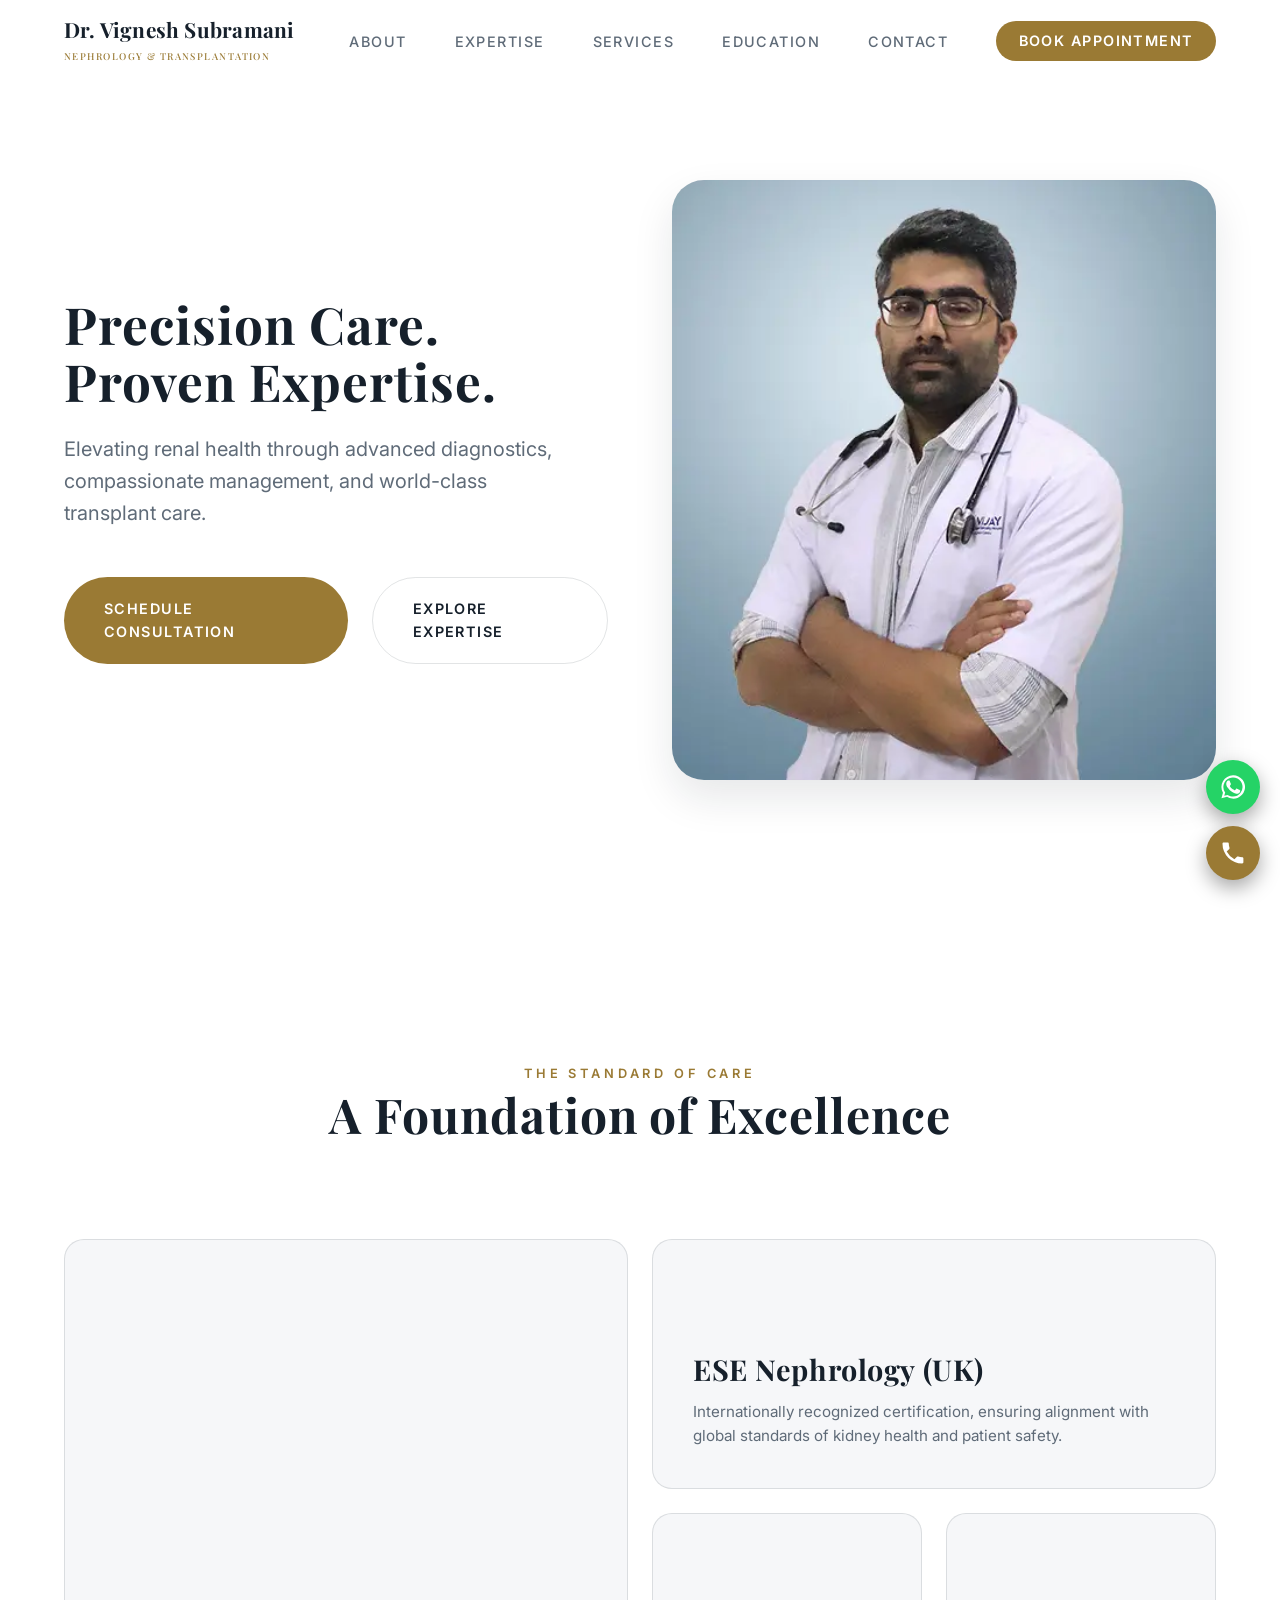
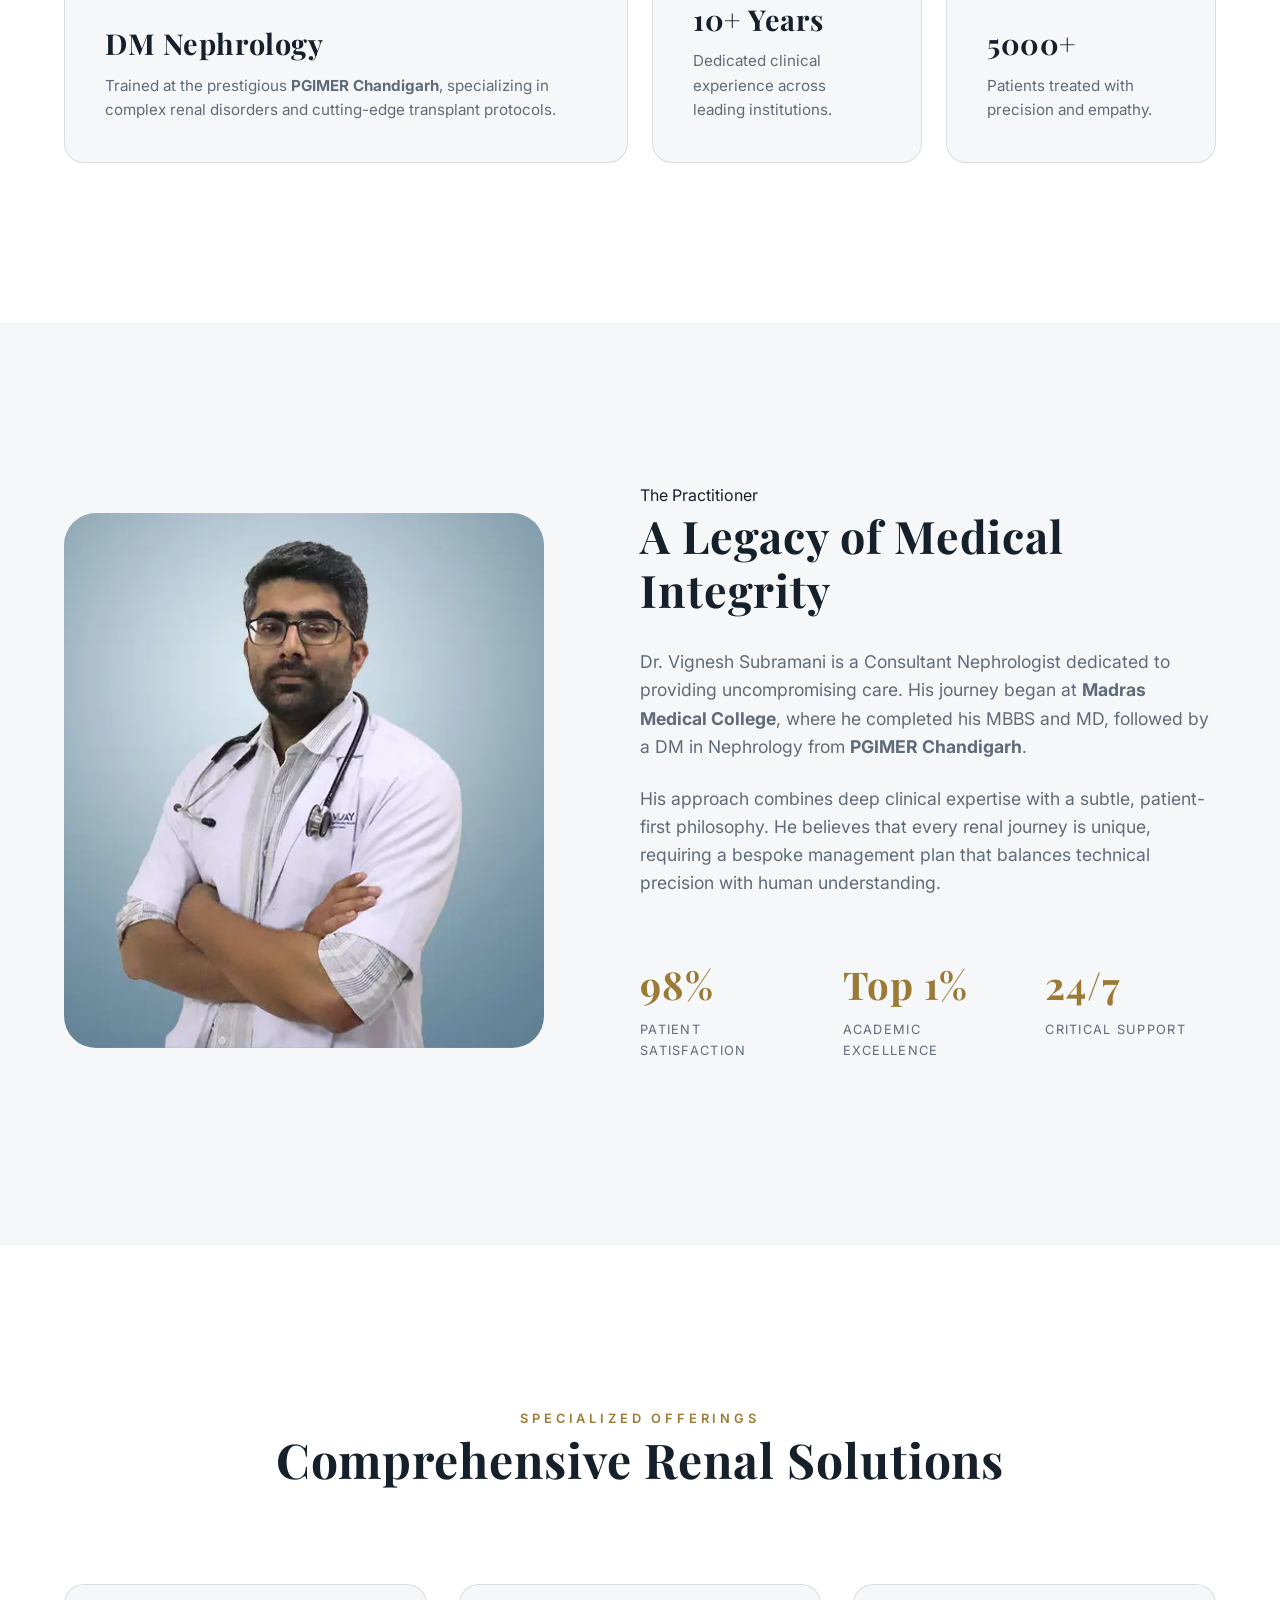
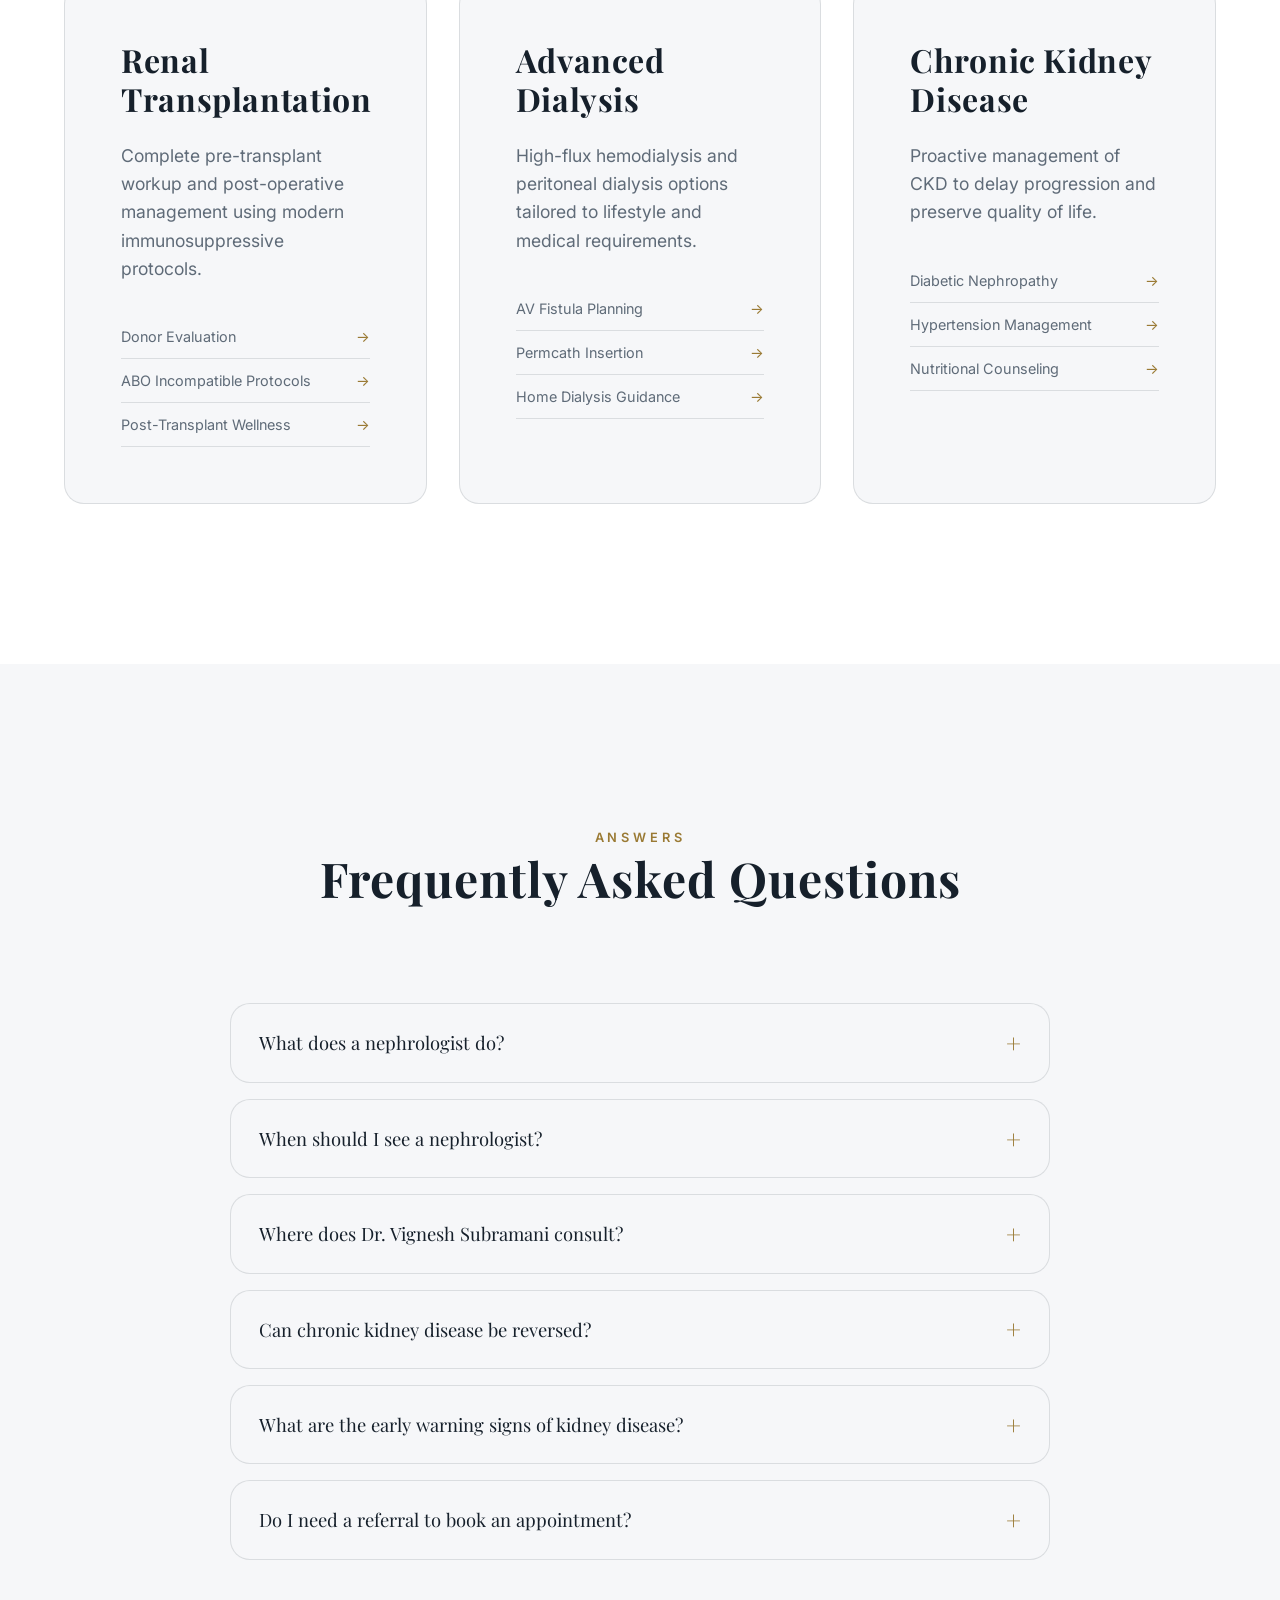
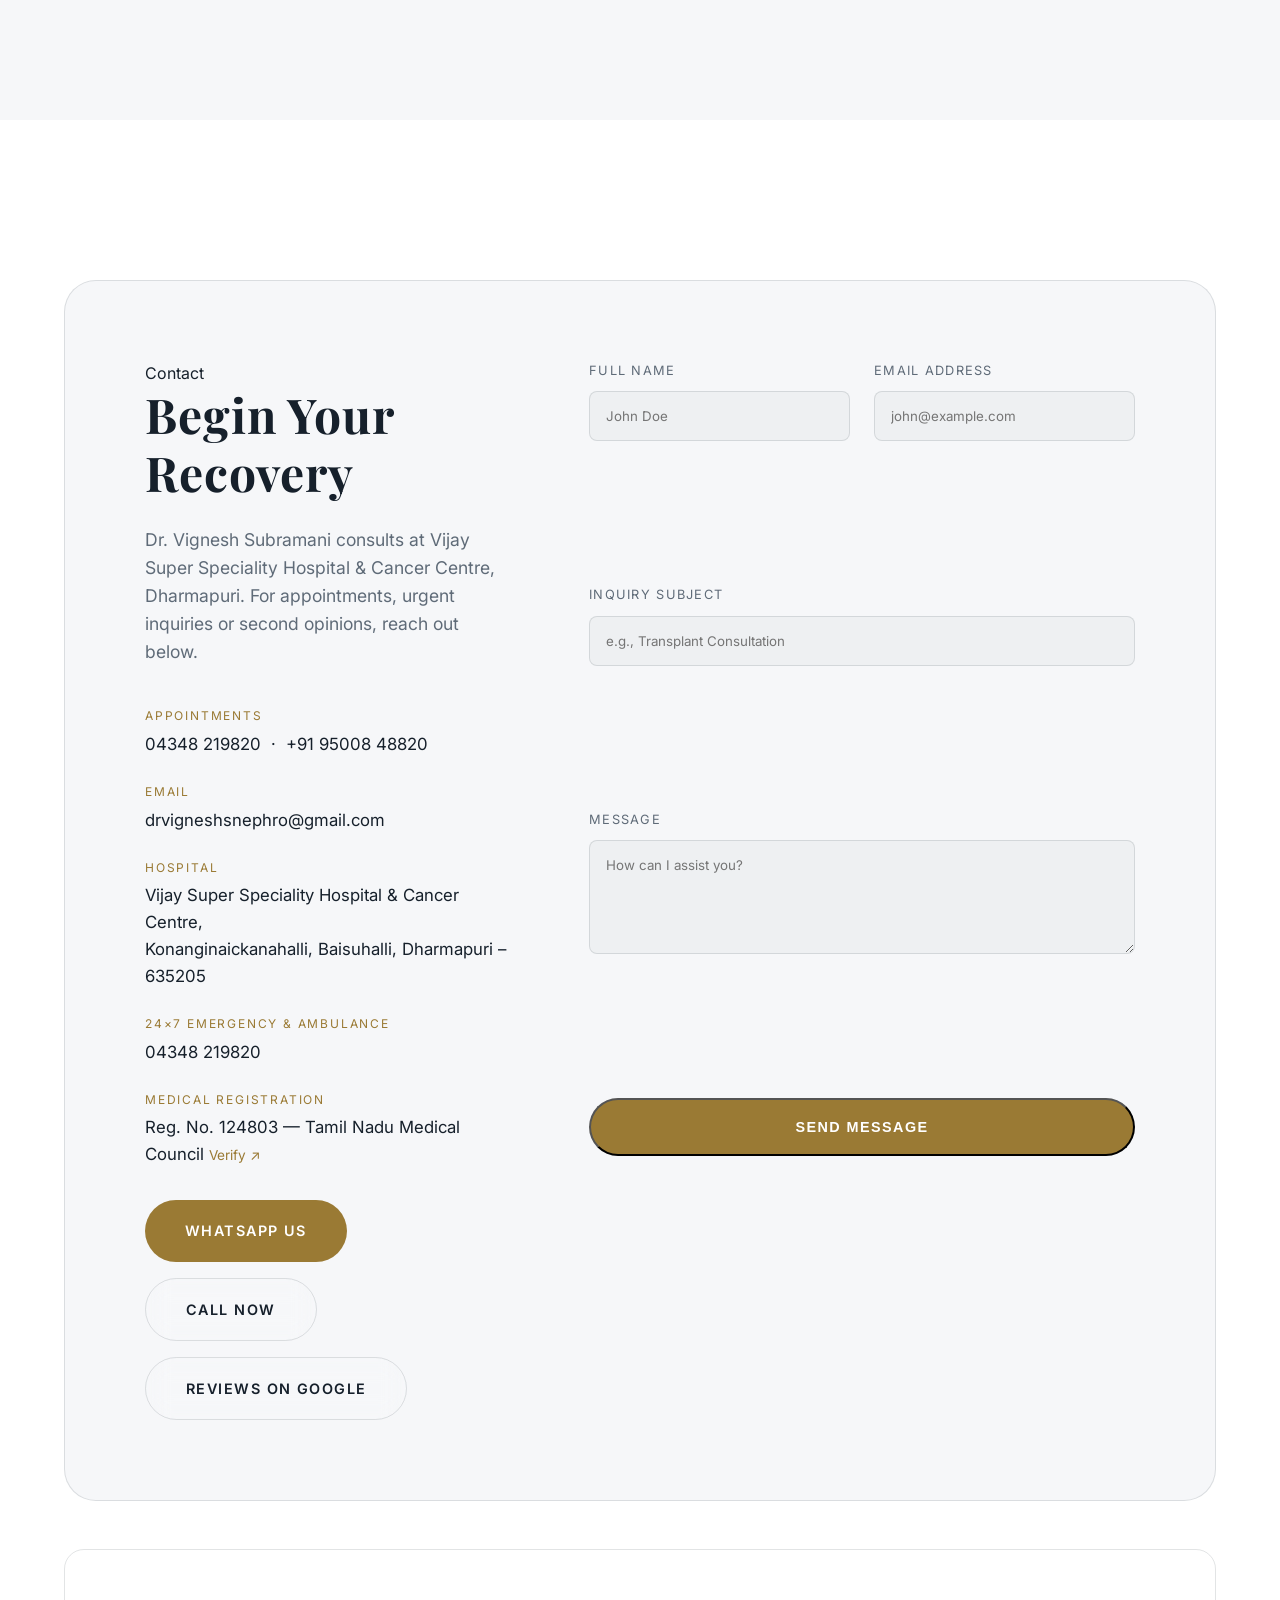
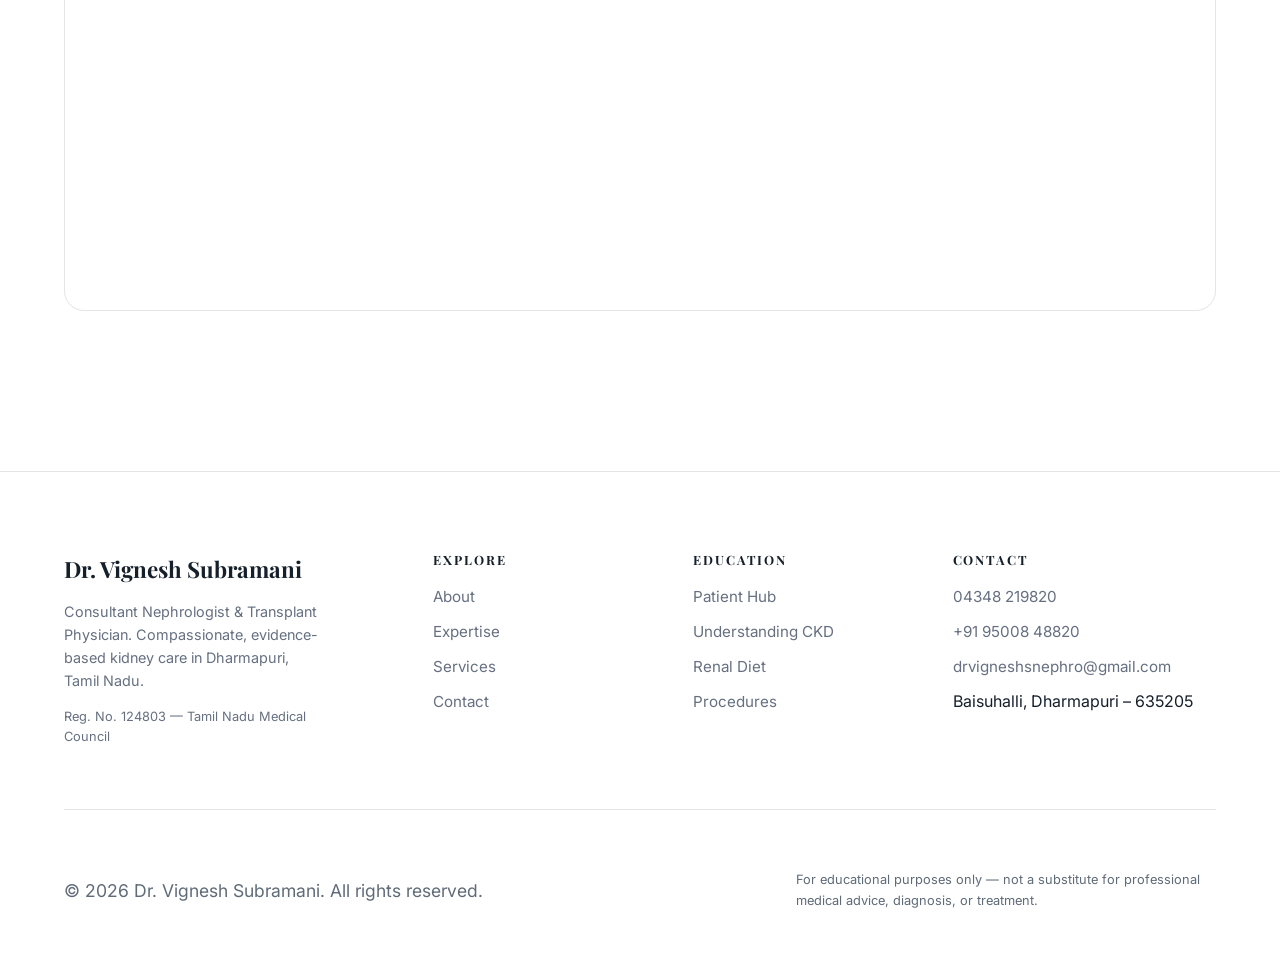
==== commit 730fee44: "Overhaul site: white professional theme, unified nav/footer, 7 new cited articles, contact/map/Whats" ====
--- a/Index.html
+++ b/Index.html
@@ -9,7 +9,16 @@
         content="Dr. Vignesh Subramani - Consultant Nephrologist. Specialized in renal transplant care, dialysis, and advanced CKD management.">
     <meta name="keywords"
         content="nephrologist tamil nadu, kidney doctor, renal transplant, dialysis, Dr. Vignesh Subramani">
-    
+    <link rel="canonical" href="https://nephrofoundation.com/">
+    <link rel="icon" href="nephro-logo.ico" type="image/x-icon">
+
+    <!-- Open Graph -->
+    <meta property="og:type" content="website">
+    <meta property="og:title" content="Dr. Vignesh Subramani | Excellence in Nephrology">
+    <meta property="og:description" content="Consultant Nephrologist specialising in renal transplant care, dialysis, and advanced CKD management.">
+    <meta property="og:url" content="https://nephrofoundation.com/">
+    <meta property="og:image" content="https://nephrofoundation.com/images/doctor-image.png">
+
     <!-- Fonts -->
     <link rel="preconnect" href="https://fonts.googleapis.com">
     <link rel="preconnect" href="https://fonts.gstatic.com" crossorigin>
@@ -26,15 +35,74 @@
       "name": "Dr. Vignesh Subramani",
       "medicalSpecialty": "Nephrology",
       "url": "https://nephrofoundation.com",
+      "telephone": "+91-9500848820",
+      "email": "drvigneshsnephro@gmail.com",
+      "image": "https://nephrofoundation.com/images/doctor-image.png",
+      "identifier": {
+        "@type": "PropertyValue",
+        "propertyID": "TNMC Registration",
+        "value": "124803"
+      },
+      "worksFor": {
+        "@type": "Hospital",
+        "name": "Vijay Super Speciality Hospital & Cancer Centre",
+        "url": "https://vijaysuperspecialityhospital.in",
+        "telephone": "+91-4348-219820"
+      },
       "address": {
         "@type": "PostalAddress",
+        "streetAddress": "Konanginaickanahalli, Baisuhalli",
         "addressLocality": "Dharmapuri",
         "addressRegion": "Tamil Nadu",
+        "postalCode": "635205",
         "addressCountry": "IN"
       },
       "alumniOf": [
         "Madras Medical College",
         "PGIMER Chandigarh"
+      ],
+      "sameAs": [
+        "https://share.google/kaxfBSApxWMwPjbqg"
+      ]
+    }
+    </script>
+
+    <!-- FAQ structured data -->
+    <script type="application/ld+json">
+    {
+      "@context": "https://schema.org",
+      "@type": "FAQPage",
+      "mainEntity": [
+        {
+          "@type": "Question",
+          "name": "What does a nephrologist do?",
+          "acceptedAnswer": { "@type": "Answer", "text": "A nephrologist is a doctor who specialises in kidney health. They diagnose and treat conditions such as chronic kidney disease, high blood pressure, electrolyte disorders, and kidney failure, and manage dialysis and kidney transplantation." }
+        },
+        {
+          "@type": "Question",
+          "name": "When should I see a nephrologist?",
+          "acceptedAnswer": { "@type": "Answer", "text": "Consider a nephrology review if you have diabetes or high blood pressure, protein or blood in your urine, a low or falling eGFR, recurrent kidney stones, unexplained swelling, or a family history of kidney disease." }
+        },
+        {
+          "@type": "Question",
+          "name": "Where does Dr. Vignesh Subramani consult?",
+          "acceptedAnswer": { "@type": "Answer", "text": "Dr. Vignesh Subramani consults at Vijay Super Speciality Hospital & Cancer Centre, Konanginaickanahalli, Baisuhalli, Dharmapuri - 635205, Tamil Nadu. Appointments: 04348 219820 or +91 95008 48820." }
+        },
+        {
+          "@type": "Question",
+          "name": "Can chronic kidney disease be reversed?",
+          "acceptedAnswer": { "@type": "Answer", "text": "Most chronic kidney disease cannot be cured, but early diagnosis and treatment can slow or halt its progression and prevent complications. Controlling blood pressure, blood sugar and diet is key." }
+        },
+        {
+          "@type": "Question",
+          "name": "What are the early warning signs of kidney disease?",
+          "acceptedAnswer": { "@type": "Answer", "text": "Early kidney disease often has no symptoms. As it advances you may notice swelling in the feet or ankles, foamy urine, frequent night-time urination, fatigue, or poor appetite. Simple blood and urine tests can detect it early." }
+        },
+        {
+          "@type": "Question",
+          "name": "Do I need a referral to book an appointment?",
+          "acceptedAnswer": { "@type": "Answer", "text": "A referral is not required. You can request an appointment directly by phone, WhatsApp, or the contact form on this website." }
+        }
       ]
     }
     </script>
@@ -43,17 +111,21 @@
 <body>
 
     <header id="header">
-        <nav class="container">
+        <nav class="container" aria-label="Main navigation">
             <a href="Index.html" class="logo">
                 Dr. Vignesh Subramani
                 <span>Nephrology & Transplantation</span>
             </a>
+            <button class="mobile-toggle" aria-label="Toggle menu" aria-expanded="false">
+                <svg viewBox="0 0 24 24" width="28" height="28" stroke="currentColor" stroke-width="2" fill="none"><path d="M3 12h18M3 6h18M3 18h18"/></svg>
+            </button>
             <ul class="nav-links">
                 <li><a href="#about">About</a></li>
                 <li><a href="#expertise">Expertise</a></li>
                 <li><a href="#services">Services</a></li>
+                <li><a href="education.html">Education</a></li>
                 <li><a href="#contact">Contact</a></li>
-                <li><a href="#contact" class="btn-outline" style="padding: 0.8rem 1.5rem;">Book Appointment</a></li>
+                <li><a href="#contact" class="btn-nav">Book Appointment</a></li>
             </ul>
         </nav>
     </header>
@@ -72,7 +144,7 @@
                     </div>
                 </div>
                 <div class="hero-image reveal" style="transition-delay: 0.2s;">
-                    <img src="images/hero-portrait.png" alt="Dr. Vignesh Subramani">
+                    <img src="images/doctor-image.webp" alt="Dr. Vignesh Subramani, Consultant Nephrologist">
                 </div>
             </div>
         </section>
@@ -87,7 +159,7 @@
                 <div class="bento-grid">
                     <div class="bento-item bento-1 reveal">
                         <h3>DM Nephrology</h3>
-                        <p>Trained at the prestigious **PGIMER Chandigarh**, specializing in complex renal disorders and cutting-edge transplant protocols.</p>
+                        <p>Trained at the prestigious <strong>PGIMER Chandigarh</strong>, specializing in complex renal disorders and cutting-edge transplant protocols.</p>
                     </div>
                     <div class="bento-item bento-2 reveal">
                         <h3>ESE Nephrology (UK)</h3>
@@ -109,12 +181,12 @@
         <section id="about" class="section" style="background: var(--bg-surface);">
             <div class="container about-split">
                 <div class="reveal">
-                    <img src="images/doctor-image.webp" alt="Dr. Vignesh" style="width: 100%; border-radius: var(--radius-lg); opacity: 0.8;">
+                    <img src="images/doctor-image.webp" alt="Dr. Vignesh Subramani" style="width: 100%; border-radius: var(--radius-lg);">   
                 </div>
                 <div class="about-content reveal">
                     <span>The Practitioner</span>
                     <h2>A Legacy of Medical Integrity</h2>
-                    <p>Dr. Vignesh Subramani is a Consultant Nephrologist dedicated to providing uncompromising care. His journey began at **Madras Medical College**, where he completed his MBBS and MD, followed by a DM in Nephrology from **PGIMER Chandigarh**.</p>
+                    <p>Dr. Vignesh Subramani is a Consultant Nephrologist dedicated to providing uncompromising care. His journey began at <strong>Madras Medical College</strong>, where he completed his MBBS and MD, followed by a DM in Nephrology from <strong>PGIMER Chandigarh</strong>.</p>
                     <p>His approach combines deep clinical expertise with a subtle, patient-first philosophy. He believes that every renal journey is unique, requiring a bespoke management plan that balances technical precision with human understanding.</p>
                     
                     <div class="stat-grid">
@@ -174,6 +246,42 @@
             </div>
         </section>
 
+        <!-- FAQ Section -->
+        <section id="faq" class="section" style="background: var(--bg-surface);">
+            <div class="container">
+                <div class="section-title reveal">
+                    <span>Answers</span>
+                    <h2>Frequently Asked Questions</h2>
+                </div>
+                <div class="faq-list reveal">
+                    <details class="faq-item">
+                        <summary>What does a nephrologist do?</summary>
+                        <div class="faq-answer">A nephrologist is a doctor who specialises in kidney health. We diagnose and treat conditions such as chronic kidney disease, high blood pressure, electrolyte disorders and kidney failure, and manage dialysis and kidney transplantation.</div>
+                    </details>
+                    <details class="faq-item">
+                        <summary>When should I see a nephrologist?</summary>
+                        <div class="faq-answer">Consider a review if you have diabetes or high blood pressure, protein or blood in your urine, a low or falling eGFR, recurrent kidney stones, unexplained swelling, or a family history of kidney disease.</div>
+                    </details>
+                    <details class="faq-item">
+                        <summary>Where does Dr. Vignesh Subramani consult?</summary>
+                        <div class="faq-answer">At Vijay Super Speciality Hospital &amp; Cancer Centre, Konanginaickanahalli, Baisuhalli, Dharmapuri &ndash; 635205. Appointments: <a href="tel:+914348219820">04348 219820</a> or <a href="tel:+919500848820">+91 95008 48820</a>.</div>
+                    </details>
+                    <details class="faq-item">
+                        <summary>Can chronic kidney disease be reversed?</summary>
+                        <div class="faq-answer">Most CKD cannot be cured, but early diagnosis and treatment can slow or halt its progression and prevent complications. Controlling blood pressure, blood sugar and diet is key. See our <a href="articles/ckd-guide.html">CKD guide</a>.</div>
+                    </details>
+                    <details class="faq-item">
+                        <summary>What are the early warning signs of kidney disease?</summary>
+                        <div class="faq-answer">Early kidney disease often has no symptoms. As it advances you may notice swelling in the feet or ankles, foamy urine, frequent night-time urination, fatigue, or poor appetite. Simple blood and urine tests can detect it early &mdash; see <a href="articles/kidney-tests.html">understanding your kidney tests</a>.</div>
+                    </details>
+                    <details class="faq-item">
+                        <summary>Do I need a referral to book an appointment?</summary>
+                        <div class="faq-answer">No referral is required. You can request an appointment directly by phone, WhatsApp, or the contact form below.</div>
+                    </details>
+                </div>
+            </div>
+        </section>
+
         <!-- Contact Section -->
         <section id="contact" class="section">
             <div class="container">
@@ -181,35 +289,68 @@
                     <div class="contact-info">
                         <span>Contact</span>
                         <h2>Begin Your Recovery</h2>
-                        <p>Available for consultations at Vijay Superspeciality Hospital, Dharmapuri. For urgent inquiries or second opinions, please reach out directly.</p>
-                        <div style="margin-top: 3rem;">
-                            <p style="color: var(--primary); font-size: 0.9rem;">EMAIL</p>
-                            <p>drvigneshsnephro@gmail.com</p>
-                            <p style="color: var(--primary); font-size: 0.9rem; margin-top: 2rem;">LOCATION</p>
-                            <p>Dharmapuri, Tamil Nadu, India</p>
-                        </div>
-                    </div>
-                    <form class="contact-form" onsubmit="return handleContactSubmit(event)">
+                        <p>Dr. Vignesh Subramani consults at Vijay Super Speciality Hospital &amp; Cancer Centre, Dharmapuri. For appointments, urgent inquiries or second opinions, reach out below.</p>
+                        <div class="contact-details">
+                            <div>
+                                <p class="label">Appointments</p>
+                                <p class="value"><a href="tel:+914348219820">04348 219820</a> &nbsp;&middot;&nbsp; <a href="tel:+919500848820">+91 95008 48820</a></p>
+                            </div>
+                            <div>
+                                <p class="label">Email</p>
+                                <p class="value"><a href="mailto:drvigneshsnephro@gmail.com">drvigneshsnephro@gmail.com</a></p>
+                            </div>
+                            <div>
+                                <p class="label">Hospital</p>
+                                <p class="value">Vijay Super Speciality Hospital &amp; Cancer Centre,<br>Konanginaickanahalli, Baisuhalli, Dharmapuri &ndash; 635205</p>
+                            </div>
+                            <div>
+                                <p class="label">24&times;7 Emergency &amp; Ambulance</p>
+                                <p class="value"><a href="tel:+914348219820">04348 219820</a></p>
+                            </div>
+                            <div>
+                                <p class="label">Medical Registration</p>
+                                <p class="value">Reg. No. 124803 &mdash; Tamil Nadu Medical Council
+                                    <a href="https://www.tamilnadumedicalcouncil.org/verify/124803" target="_blank" rel="noopener noreferrer" style="color:var(--accent);font-size:0.85rem;">Verify &nearr;</a></p>
+                            </div>
+                        </div>
+                        <div class="contact-actions">
+                            <a href="https://wa.me/919500848820" target="_blank" rel="noopener noreferrer" class="btn btn-primary">WhatsApp Us</a>
+                            <a href="tel:+919500848820" class="btn btn-outline">Call Now</a>
+                            <a href="https://share.google/kaxfBSApxWMwPjbqg" target="_blank" rel="noopener noreferrer" class="btn btn-outline">Reviews on Google</a>
+                        </div>
+                    </div>
+                    <form id="contact-form" class="contact-form">
+                        <input type="hidden" name="subject" value="New consultation inquiry — Nephrofoundation">
+                        <input type="hidden" name="from_name" value="Nephrofoundation Website">
+                        <input type="checkbox" name="botcheck" style="display:none" tabindex="-1" autocomplete="off">
                         <div class="form-group">
-                            <label>Full Name</label>
-                            <input type="text" id="name" required placeholder="John Doe">
+                            <label for="name">Full Name</label>
+                            <input type="text" id="name" name="name" required placeholder="John Doe">
                         </div>
                         <div class="form-group">
-                            <label>Email Address</label>
-                            <input type="email" id="email" required placeholder="john@example.com">
+                            <label for="email">Email Address</label>
+                            <input type="email" id="email" name="email" required placeholder="john@example.com">
                         </div>
                         <div class="form-group full">
-                            <label>Inquiry Subject</label>
-                            <input type="text" id="subject" required placeholder="e.g., Transplant Consultation">
+                            <label for="inquiry">Inquiry Subject</label>
+                            <input type="text" id="inquiry" name="inquiry" required placeholder="e.g., Transplant Consultation">
                         </div>
                         <div class="form-group full">
-                            <label>Message</label>
-                            <textarea id="message" rows="5" required placeholder="How can I assist you?"></textarea>
+                            <label for="message">Message</label>
+                            <textarea id="message" name="message" rows="5" required placeholder="How can I assist you?"></textarea>
                         </div>
                         <div class="form-group full">
                             <button type="submit" class="btn btn-primary" style="width: 100%; justify-content: center;">Send Message</button>
                         </div>
+                        <div class="form-group full">
+                            <p id="form-status" role="status" aria-live="polite" style="font-size:0.9rem;margin:0;"></p>
+                        </div>
                     </form>
+                </div>
+                <div class="map-embed reveal">
+                    <iframe title="Vijay Super Speciality Hospital & Cancer Centre location"
+                        src="https://www.google.com/maps?q=Vijay%20Super%20Speciality%20Hospital%20%26%20Cancer%20Centre%2C%20Baisuhalli%2C%20Dharmapuri%20635205&output=embed"
+                        loading="lazy" referrerpolicy="no-referrer-when-downgrade" allowfullscreen></iframe>
                 </div>
             </div>
         </section>
@@ -217,12 +358,43 @@
 
     <footer>
         <div class="container">
+            <div class="footer-grid">
+                <div class="footer-brand">
+                    <span class="brand-name">Dr. Vignesh Subramani</span>
+                    <p>Consultant Nephrologist & Transplant Physician. Compassionate, evidence-based kidney care in Dharmapuri, Tamil Nadu.</p>
+                    <p style="font-size:0.8rem;">Reg. No. 124803 &mdash; Tamil Nadu Medical Council</p>
+                </div>
+                <div class="footer-col">
+                    <h4>Explore</h4>
+                    <ul>
+                        <li><a href="#about">About</a></li>
+                        <li><a href="#expertise">Expertise</a></li>
+                        <li><a href="#services">Services</a></li>
+                        <li><a href="#contact">Contact</a></li>
+                    </ul>
+                </div>
+                <div class="footer-col">
+                    <h4>Education</h4>
+                    <ul>
+                        <li><a href="education.html">Patient Hub</a></li>
+                        <li><a href="articles/ckd-guide.html">Understanding CKD</a></li>
+                        <li><a href="articles/diet-nutrition.html">Renal Diet</a></li>
+                        <li><a href="articles/procedures.html">Procedures</a></li>
+                    </ul>
+                </div>
+                <div class="footer-col">
+                    <h4>Contact</h4>
+                    <ul>
+                        <li><a href="tel:+914348219820">04348 219820</a></li>
+                        <li><a href="tel:+919500848820">+91 95008 48820</a></li>
+                        <li><a href="mailto:drvigneshsnephro@gmail.com">drvigneshsnephro@gmail.com</a></li>
+                        <li>Baisuhalli, Dharmapuri &ndash; 635205</li>
+                    </ul>
+                </div>
+            </div>
             <div class="footer-bottom">
-                <p>&copy; 2026 Dr. Vignesh Subramani. All rights reserved.</p>
-                <div style="display: flex; gap: 2rem;">
-                    <a href="#" style="color: var(--secondary); text-decoration: none;">Privacy Policy</a>
-                    <a href="#" style="color: var(--secondary); text-decoration: none;">Terms of Service</a>
-                </div>
+                <p>&copy; <span data-year>2026</span> Dr. Vignesh Subramani. All rights reserved.</p>
+                <p style="color: var(--secondary); font-size: 0.8rem; max-width: 420px;">For educational purposes only — not a substitute for professional medical advice, diagnosis, or treatment.</p>
             </div>
         </div>
     </footer>
--- a/css/style.css
+++ b/css/style.css
@@ -1,18 +1,22 @@
 :root {
-    /* Premium Noir Palette */
-    --bg-deep: #050505;
-    --bg-surface: #0f0f11;
-    --bg-surface-alt: #161618;
-    
-    --primary: #ffffff;
-    --secondary: #8e8e93;
-    
-    --accent: #C5A059; /* Champagne Gold */
-    --accent-hover: #D4AF37;
-    --accent-soft: rgba(197, 160, 89, 0.1);
-    
-    --glass: rgba(255, 255, 255, 0.03);
-    --glass-border: rgba(255, 255, 255, 0.08);
+    /* Clean Professional Light Palette */
+    --bg-deep: #ffffff;
+    --bg-surface: #f6f7f9;
+    --bg-surface-alt: #eef1f5;
+
+    --primary: #16202b;
+    --secondary: #5f6b78;
+
+    /* Prose / content text (used across article + education pages) */
+    --text-main: #2b3540;
+    --text-muted: #667080;
+
+    --accent: #9a7a34; /* Deep champagne gold - readable on white */
+    --accent-hover: #b3903f;
+    --accent-soft: rgba(154, 122, 52, 0.10);
+
+    --glass: rgba(16, 32, 43, 0.03);
+    --glass-border: rgba(16, 32, 43, 0.12);
     --glass-blur: blur(12px);
 
     /* Layout & Motion */
@@ -21,7 +25,7 @@
     --radius-lg: 32px;
     --radius-full: 100px;
     
-    --shadow-premium: 0 20px 40px rgba(0, 0, 0, 0.4);
+    --shadow-premium: 0 18px 40px rgba(16, 32, 43, 0.10);
     --transition: all 0.5s cubic-bezier(0.23, 1, 0.32, 1);
 }
 
@@ -76,7 +80,7 @@
 }
 
 header.scrolled {
-    background: rgba(5, 5, 5, 0.8);
+    background: rgba(255, 255, 255, 0.85);
     backdrop-filter: var(--glass-blur);
     padding: 1rem 0;
     border-bottom: 1px solid var(--glass-border);
@@ -431,7 +435,7 @@
 }
 
 input, textarea {
-    background: rgba(255, 255, 255, 0.05);
+    background: var(--glass);
     border: 1px solid var(--glass-border);
     border-radius: var(--radius-sm);
     padding: 1rem;
@@ -443,7 +447,7 @@
 input:focus, textarea:focus {
     outline: none;
     border-color: var(--accent);
-    background: rgba(255, 255, 255, 0.1);
+    background: rgba(16, 32, 43, 0.05);
 }
 
 /* --- Footer --- */
@@ -509,8 +513,541 @@
         font-size: 1.8rem;
     }
     .container { padding: 0 20px; }
-    .nav-links { display: none; }
     .section-title h2 { font-size: 2rem; }
     .bento-grid { grid-template-columns: 1fr; }
     .bento-1, .bento-2 { grid-column: span 1; }
-}+}
+
+/* =====================================================================
+   SHARED DESIGN SYSTEM
+   Navigation (mobile menu), article + education layouts, prose,
+   callouts, tables, video embeds, references, breadcrumbs, footer.
+   Added for the full-site overhaul. Homepage rules above are untouched.
+   ===================================================================== */
+
+/* --- Brand lockup (alternate markup used on some pages) --- */
+.brand {
+    font-family: 'Playfair Display', serif;
+    text-decoration: none;
+    color: var(--primary);
+    display: flex;
+    flex-direction: column;
+    line-height: 1.1;
+}
+.brand-name { font-size: clamp(1.1rem, 2vw, 1.3rem); font-weight: 700; }
+.brand-sub {
+    font-size: 0.6rem;
+    text-transform: uppercase;
+    letter-spacing: 0.15em;
+    color: var(--accent);
+    font-weight: 500;
+    margin-top: 6px;
+}
+
+/* --- Header CTA button in nav --- */
+.nav-links .btn-nav {
+    background: var(--accent);
+    color: var(--bg-deep) !important;
+    padding: 0.7rem 1.4rem;
+    border-radius: var(--radius-full);
+    font-weight: 600;
+    white-space: nowrap;
+}
+.nav-links .btn-nav:hover {
+    background: var(--accent-hover);
+    color: var(--bg-deep) !important;
+}
+
+/* --- Mobile hamburger toggle --- */
+.mobile-toggle {
+    display: none;
+    background: none;
+    border: none;
+    color: var(--primary);
+    cursor: pointer;
+    padding: 4px;
+    z-index: 1100;
+}
+
+/* --- Prose / article layouts --- */
+.article-hero {
+    padding: 160px 0 3rem;
+    text-align: center;
+    position: relative;
+    background: radial-gradient(circle at 50% 0%, rgba(197, 160, 89, 0.08) 0%, transparent 55%);
+}
+.article-hero h1 {
+    font-size: clamp(2rem, 6vw, 3.2rem);
+    margin: 0.5rem auto 1rem;
+    max-width: 800px;
+}
+.article-hero .eyebrow {
+    color: var(--accent);
+    font-weight: 600;
+    text-transform: uppercase;
+    letter-spacing: 0.2em;
+    font-size: 0.8rem;
+}
+
+.content-wrapper {
+    max-width: 780px;
+    margin: 0 auto;
+    padding: 2rem 0 4rem;
+}
+.content-wrapper .lead {
+    font-size: 1.25rem;
+    color: var(--text-main);
+    line-height: 1.7;
+    margin-bottom: 2.5rem;
+}
+.content-wrapper h2 {
+    font-size: clamp(1.6rem, 3.5vw, 2.1rem);
+    margin: 3rem 0 1rem;
+    color: var(--primary);
+}
+.content-wrapper h3 {
+    font-size: 1.3rem;
+    margin: 2rem 0 0.75rem;
+    color: var(--primary);
+}
+.content-wrapper p,
+.content-wrapper li {
+    color: var(--text-main);
+    font-size: 1.05rem;
+    line-height: 1.8;
+}
+.content-wrapper ul,
+.content-wrapper ol { padding-left: 1.4rem; margin: 1rem 0; }
+.content-wrapper li { margin-bottom: 0.6rem; }
+.content-wrapper strong { color: var(--primary); font-weight: 600; }
+.content-wrapper a { color: var(--accent); }
+/* Buttons inside prose must keep their own text colour (beats .content-wrapper a) */
+.content-wrapper .btn-primary { color: var(--bg-deep); }
+.content-wrapper .btn-outline { color: var(--primary); }
+
+/* --- Data tables (dark theme) --- */
+.data-table-wrap { overflow-x: auto; margin: 2rem 0; }
+.data-table {
+    width: 100%;
+    border-collapse: collapse;
+    min-width: 480px;
+    font-size: 0.98rem;
+}
+.data-table th,
+.data-table td {
+    padding: 14px 16px;
+    border: 1px solid var(--glass-border);
+    text-align: left;
+    color: var(--text-main);
+}
+.data-table thead th {
+    background: var(--bg-surface-alt);
+    color: var(--primary);
+    text-transform: uppercase;
+    letter-spacing: 0.05em;
+    font-size: 0.82rem;
+}
+.data-table tbody tr:nth-child(even) { background: rgba(16, 32, 43, 0.02); }
+
+/* --- Callout boxes --- */
+.highlight-box,
+.callout {
+    background: var(--accent-soft);
+    border: 1px solid rgba(197, 160, 89, 0.25);
+    border-left: 3px solid var(--accent);
+    border-radius: var(--radius-md);
+    padding: 1.75rem;
+    margin: 2.5rem 0;
+}
+.highlight-box h3,
+.callout h3 { margin-bottom: 0.5rem; color: var(--primary); }
+.highlight-box p,
+.callout p { color: var(--text-main); margin: 0; }
+.callout.warning {
+    background: rgba(220, 90, 70, 0.08);
+    border-color: rgba(220, 90, 70, 0.3);
+    border-left-color: #dc5a46;
+}
+
+.info-grid {
+    display: grid;
+    grid-template-columns: repeat(auto-fit, minmax(240px, 1fr));
+    gap: 1.5rem;
+    margin: 2rem 0;
+}
+.faq-box {
+    background: var(--bg-surface);
+    border: 1px solid var(--glass-border);
+    border-radius: var(--radius-md);
+    padding: 1.5rem;
+}
+.faq-box h4 { color: var(--primary); margin-bottom: 0.5rem; }
+.faq-box p { color: var(--text-muted); font-size: 0.95rem; margin: 0; }
+
+/* --- Procedure blocks --- */
+.procedure-block {
+    padding: 2.5rem 0;
+    border-top: 1px solid var(--glass-border);
+}
+.procedure-block:first-of-type { border-top: none; }
+.procedure-title {
+    display: flex;
+    align-items: center;
+    gap: 1rem;
+    font-size: 1.6rem;
+    margin-bottom: 1rem;
+    color: var(--primary);
+}
+.procedure-icon {
+    flex-shrink: 0;
+    width: 48px;
+    height: 48px;
+    border-radius: 12px;
+    background: var(--accent-soft);
+    color: var(--accent);
+    display: flex;
+    align-items: center;
+    justify-content: center;
+}
+
+/* --- Responsive video embed --- */
+.video-embed {
+    position: relative;
+    width: 100%;
+    padding-bottom: 56.25%; /* 16:9 */
+    height: 0;
+    overflow: hidden;
+    border-radius: var(--radius-md);
+    border: 1px solid var(--glass-border);
+    margin: 2rem 0;
+    background: var(--bg-surface);
+}
+.video-embed iframe {
+    position: absolute;
+    top: 0; left: 0;
+    width: 100%; height: 100%;
+    border: 0;
+}
+.video-caption {
+    font-size: 0.85rem;
+    color: var(--text-muted);
+    text-align: center;
+    margin-top: -1rem;
+    margin-bottom: 2.5rem;
+}
+
+/* --- References / citations --- */
+.references {
+    margin: 3rem 0 0;
+    padding: 2rem;
+    background: var(--bg-surface);
+    border: 1px solid var(--glass-border);
+    border-radius: var(--radius-md);
+}
+.references h3 { font-size: 1.1rem; margin-bottom: 1rem; color: var(--primary); }
+.references ol { padding-left: 1.2rem; margin: 0; }
+.references li { color: var(--text-muted); font-size: 0.9rem; margin-bottom: 0.6rem; }
+.references a { color: var(--accent); word-break: break-word; }
+.medical-disclaimer {
+    font-size: 0.85rem;
+    color: var(--text-muted);
+    font-style: italic;
+    border-top: 1px solid var(--glass-border);
+    margin-top: 3rem;
+    padding-top: 1.5rem;
+}
+
+/* --- Breadcrumbs --- */
+.breadcrumbs {
+    font-size: 0.85rem;
+    color: var(--text-muted);
+    margin-bottom: 1.5rem;
+}
+.breadcrumbs a { color: var(--accent); text-decoration: none; }
+.breadcrumbs span { margin: 0 0.5rem; opacity: 0.5; }
+
+/* --- Education hub --- */
+.edu-hero {
+    padding: 160px 0 3rem;
+    text-align: center;
+    background: radial-gradient(circle at 50% 0%, rgba(197, 160, 89, 0.08) 0%, transparent 55%);
+}
+.edu-hero h1 { font-size: clamp(2rem, 6vw, 3.2rem); margin-bottom: 1rem; }
+.edu-hero p { max-width: 620px; margin: 0 auto; color: var(--text-muted); }
+
+.edu-grid {
+    display: grid;
+    grid-template-columns: repeat(auto-fill, minmax(300px, 1fr));
+    gap: 2rem;
+    margin: 3rem 0;
+}
+.feature-card {
+    background: var(--bg-surface);
+    border: 1px solid var(--glass-border);
+    border-radius: var(--radius-md);
+    overflow: hidden;
+    display: flex;
+    flex-direction: column;
+    transition: var(--transition);
+}
+.feature-card:hover {
+    border-color: var(--accent);
+    transform: translateY(-8px);
+}
+.card-thumb {
+    height: 180px;
+    display: flex;
+    align-items: center;
+    justify-content: center;
+    color: var(--accent);
+    background:
+        radial-gradient(circle at 30% 30%, rgba(197,160,89,0.18), transparent 60%),
+        var(--bg-surface-alt);
+}
+.card-thumb svg { width: 64px; height: 64px; opacity: 0.9; }
+.article-content {
+    padding: 1.5rem;
+    display: flex;
+    flex-direction: column;
+    flex-grow: 1;
+}
+.article-tag {
+    color: var(--accent);
+    font-weight: 600;
+    font-size: 0.75rem;
+    text-transform: uppercase;
+    letter-spacing: 0.1em;
+}
+.article-title { margin: 0.5rem 0; font-size: 1.25rem; color: var(--primary); }
+.article-excerpt { color: var(--text-muted); font-size: 0.95rem; flex-grow: 1; margin-bottom: 1.25rem; }
+.btn-text {
+    color: var(--accent);
+    text-decoration: none;
+    font-weight: 600;
+    font-size: 0.9rem;
+    align-self: flex-start;
+}
+.btn-text:hover { color: var(--accent-hover); }
+
+/* Resource link cards */
+.resource-grid {
+    display: grid;
+    grid-template-columns: repeat(auto-fit, minmax(240px, 1fr));
+    gap: 1.5rem;
+}
+.resource-card {
+    background: var(--bg-surface);
+    border: 1px solid var(--glass-border);
+    border-radius: var(--radius-md);
+    padding: 1.5rem;
+    text-decoration: none;
+    display: flex;
+    align-items: center;
+    gap: 1rem;
+    transition: var(--transition);
+}
+.resource-card:hover { border-color: var(--accent); transform: translateY(-4px); }
+.resource-badge {
+    flex-shrink: 0;
+    width: 50px; height: 50px;
+    border-radius: 12px;
+    background: var(--accent-soft);
+    color: var(--accent);
+    display: flex; align-items: center; justify-content: center;
+    font-weight: 700; font-size: 0.85rem;
+}
+.resource-card h4 { color: var(--primary); margin: 0; font-size: 1.05rem; }
+.resource-card p { color: var(--text-muted); margin: 0; font-size: 0.85rem; }
+
+/* Section heading for interior pages */
+.hub-section { padding: 4rem 0; }
+.hub-section > h2 {
+    text-align: center;
+    font-size: clamp(1.8rem, 4vw, 2.4rem);
+    margin-bottom: 0.5rem;
+}
+.hub-section > .sub {
+    text-align: center;
+    color: var(--text-muted);
+    margin-bottom: 2.5rem;
+    max-width: 600px;
+    margin-left: auto;
+    margin-right: auto;
+}
+
+/* --- Rich footer --- */
+.footer-grid {
+    display: grid;
+    grid-template-columns: 1.5fr 1fr 1fr 1.2fr;
+    gap: 2.5rem;
+    padding-bottom: 3rem;
+    border-bottom: 1px solid var(--glass-border);
+}
+.footer-brand .brand-name { font-size: 1.4rem; color: var(--primary); font-family: 'Playfair Display', serif; }
+.footer-brand p { color: var(--text-muted); font-size: 0.9rem; margin-top: 0.75rem; max-width: 260px; }
+.footer-col h4 {
+    color: var(--primary);
+    font-size: 0.8rem;
+    text-transform: uppercase;
+    letter-spacing: 0.15em;
+    margin-bottom: 1rem;
+}
+.footer-col ul { list-style: none; padding: 0; margin: 0; }
+.footer-col li { margin-bottom: 0.6rem; }
+.footer-col a {
+    color: var(--text-muted);
+    text-decoration: none;
+    font-size: 0.95rem;
+    transition: var(--transition);
+}
+.footer-col a:hover { color: var(--accent); }
+
+/* --- Interior-page responsive + mobile navigation --- */
+@media (max-width: 1100px) and (min-width: 769px) {
+    .nav-links { gap: 1.5rem; }
+    .nav-links a { font-size: 0.8rem; letter-spacing: 0.06em; }
+}
+
+@media (max-width: 900px) {
+    .footer-grid { grid-template-columns: 1fr 1fr; gap: 2rem; }
+}
+
+@media (max-width: 768px) {
+    .mobile-toggle { display: block; }
+
+    .nav-links {
+        position: fixed;
+        top: 0;
+        right: 0;
+        height: 100vh;
+        width: min(80vw, 320px);
+        flex-direction: column;
+        justify-content: center;
+        align-items: flex-start;
+        gap: 2rem;
+        padding: 4rem 2.5rem;
+        background: rgba(255, 255, 255, 0.98);
+        backdrop-filter: var(--glass-blur);
+        border-left: 1px solid var(--glass-border);
+        transform: translateX(100%);
+        transition: transform 0.4s cubic-bezier(0.23, 1, 0.32, 1);
+    }
+    body.nav-open .nav-links { transform: translateX(0); }
+    body.nav-open { overflow: hidden; }
+
+    .nav-links a { font-size: 1rem; }
+
+    .article-hero,
+    .edu-hero { padding-top: 130px; }
+    .content-wrapper { padding-left: 20px; padding-right: 20px; }
+    .footer-grid { grid-template-columns: 1fr; }
+}
+
+/* =====================================================================
+   CONTACT DETAILS, GOOGLE MAP, FLOATING WHATSAPP/CALL BUTTONS
+   ===================================================================== */
+
+/* Contact detail list (phone / email / address / emergency) */
+.contact-details { margin-top: 2.5rem; display: grid; gap: 1.5rem; }
+.contact-details .label {
+    color: var(--accent);
+    font-size: 0.75rem;
+    text-transform: uppercase;
+    letter-spacing: 0.15em;
+    margin: 0 0 0.35rem;
+}
+.contact-details .value { color: var(--primary); margin: 0; font-size: 1.05rem; }
+.contact-details a { color: var(--primary); text-decoration: none; }
+.contact-details a:hover { color: var(--accent); }
+.contact-actions { display: flex; flex-wrap: wrap; gap: 1rem; margin-top: 2rem; }
+
+/* Google Map embed */
+.map-embed {
+    margin-top: 3rem;
+    border-radius: var(--radius-md);
+    overflow: hidden;
+    border: 1px solid var(--glass-border);
+    line-height: 0;
+}
+.map-embed iframe {
+    width: 100%;
+    height: 360px;
+    border: 0;
+    filter: grayscale(0.3) contrast(1.05);
+}
+
+/* Floating WhatsApp + Call buttons (injected site-wide by main.js) */
+.floating-contact {
+    position: fixed;
+    right: 20px;
+    bottom: 20px;
+    z-index: 1200;
+    display: flex;
+    flex-direction: column;
+    gap: 12px;
+}
+.floating-contact a {
+    width: 54px;
+    height: 54px;
+    border-radius: 50%;
+    display: flex;
+    align-items: center;
+    justify-content: center;
+    box-shadow: 0 8px 20px rgba(0, 0, 0, 0.35);
+    transition: transform 0.25s ease;
+    color: #fff;
+}
+.floating-contact a:hover { transform: scale(1.08); }
+.floating-contact .fc-whatsapp { background: #25D366; }
+.floating-contact .fc-call { background: var(--accent); color: var(--bg-deep); }
+.floating-contact svg { width: 28px; height: 28px; }
+
+@media (max-width: 768px) {
+    .floating-contact a { width: 50px; height: 50px; }
+}
+
+/* =====================================================================
+   FAQ ACCORDION (homepage) — native <details>/<summary>, no JS needed
+   ===================================================================== */
+.faq-list {
+    max-width: 820px;
+    margin: 0 auto;
+    display: grid;
+    gap: 1rem;
+}
+.faq-item {
+    background: var(--bg-surface);
+    border: 1px solid var(--glass-border);
+    border-radius: var(--radius-md);
+    overflow: hidden;
+    transition: var(--transition);
+}
+.faq-item[open] { border-color: var(--accent); }
+.faq-item summary {
+    list-style: none;
+    cursor: pointer;
+    padding: 1.5rem 1.75rem;
+    font-family: 'Playfair Display', serif;
+    font-size: 1.15rem;
+    color: var(--primary);
+    display: flex;
+    justify-content: space-between;
+    align-items: center;
+    gap: 1rem;
+}
+.faq-item summary::-webkit-details-marker { display: none; }
+.faq-item summary::after {
+    content: '+';
+    color: var(--accent);
+    font-size: 1.6rem;
+    line-height: 1;
+    transition: transform 0.3s ease;
+}
+.faq-item[open] summary::after { transform: rotate(45deg); }
+.faq-item .faq-answer {
+    padding: 0 1.75rem 1.5rem;
+    color: var(--text-main);
+    font-size: 1rem;
+    line-height: 1.7;
+}
+.faq-item .faq-answer a { color: var(--accent); }
